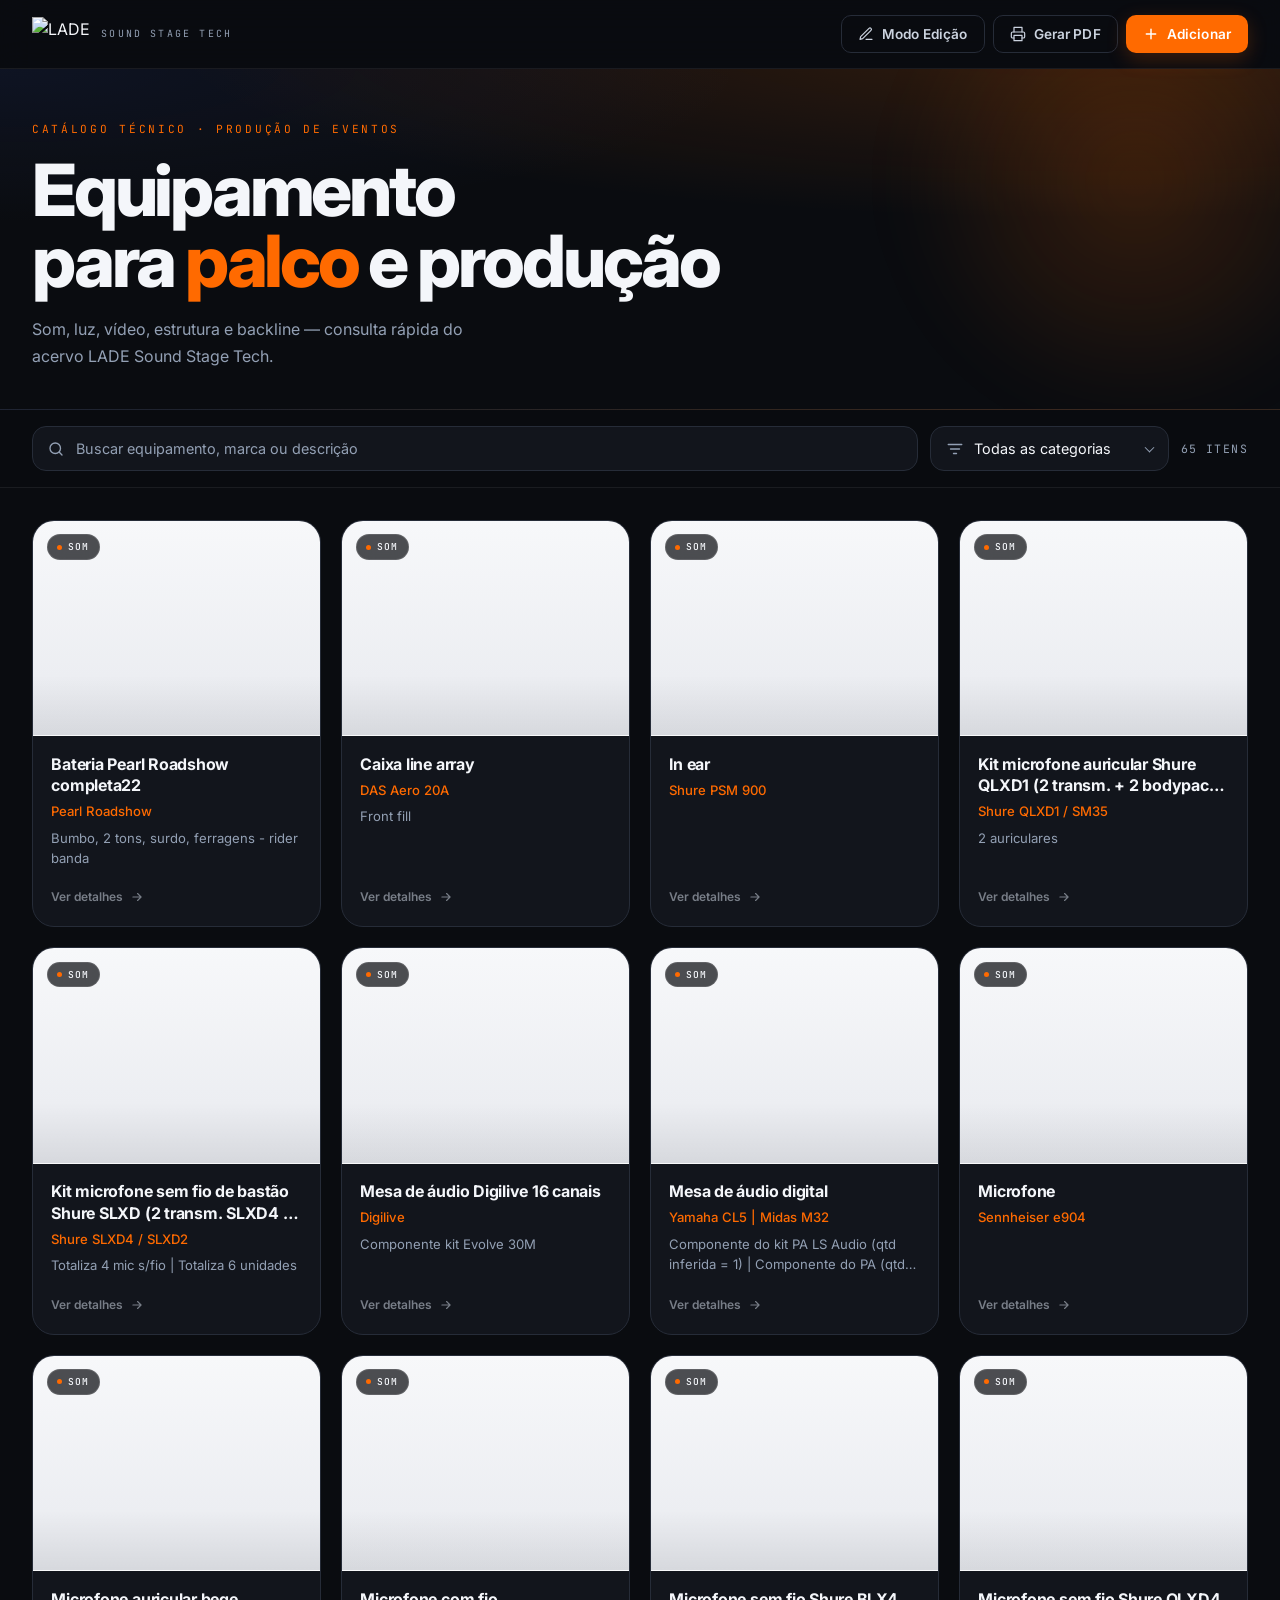
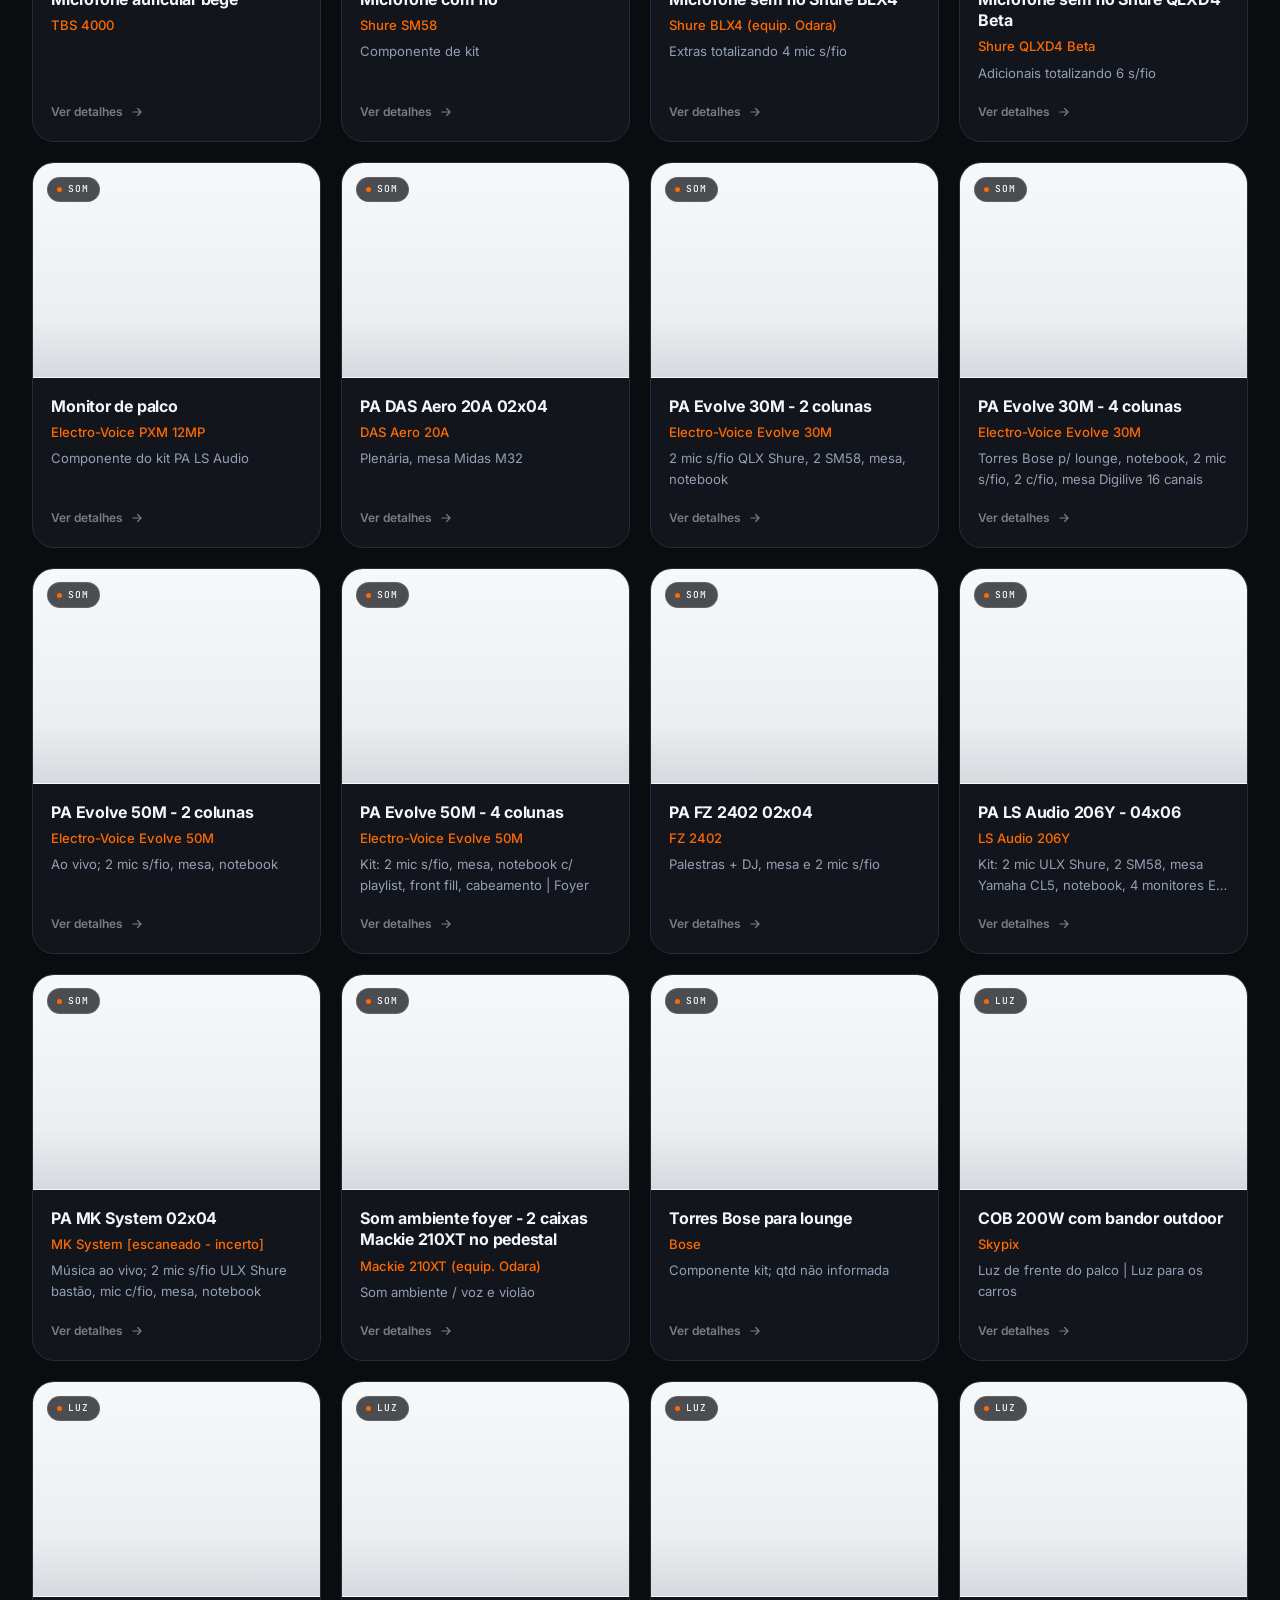
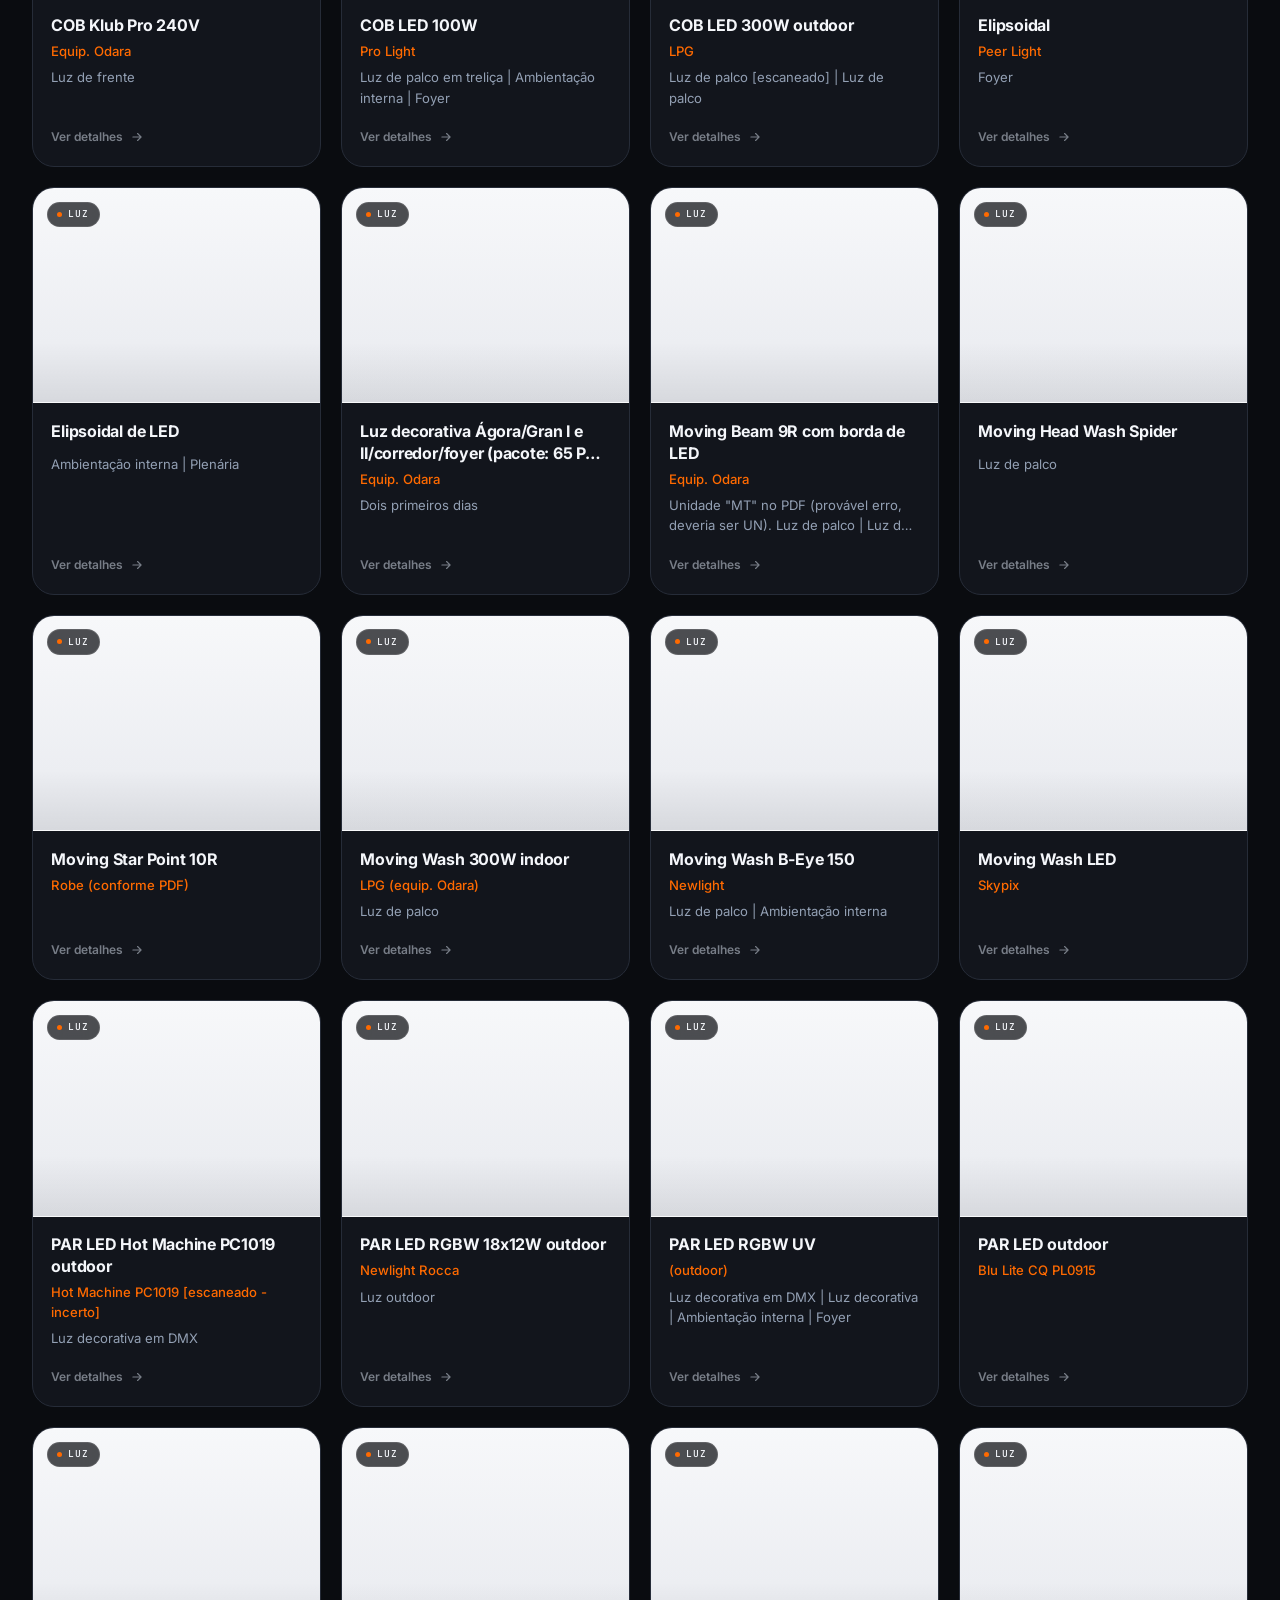
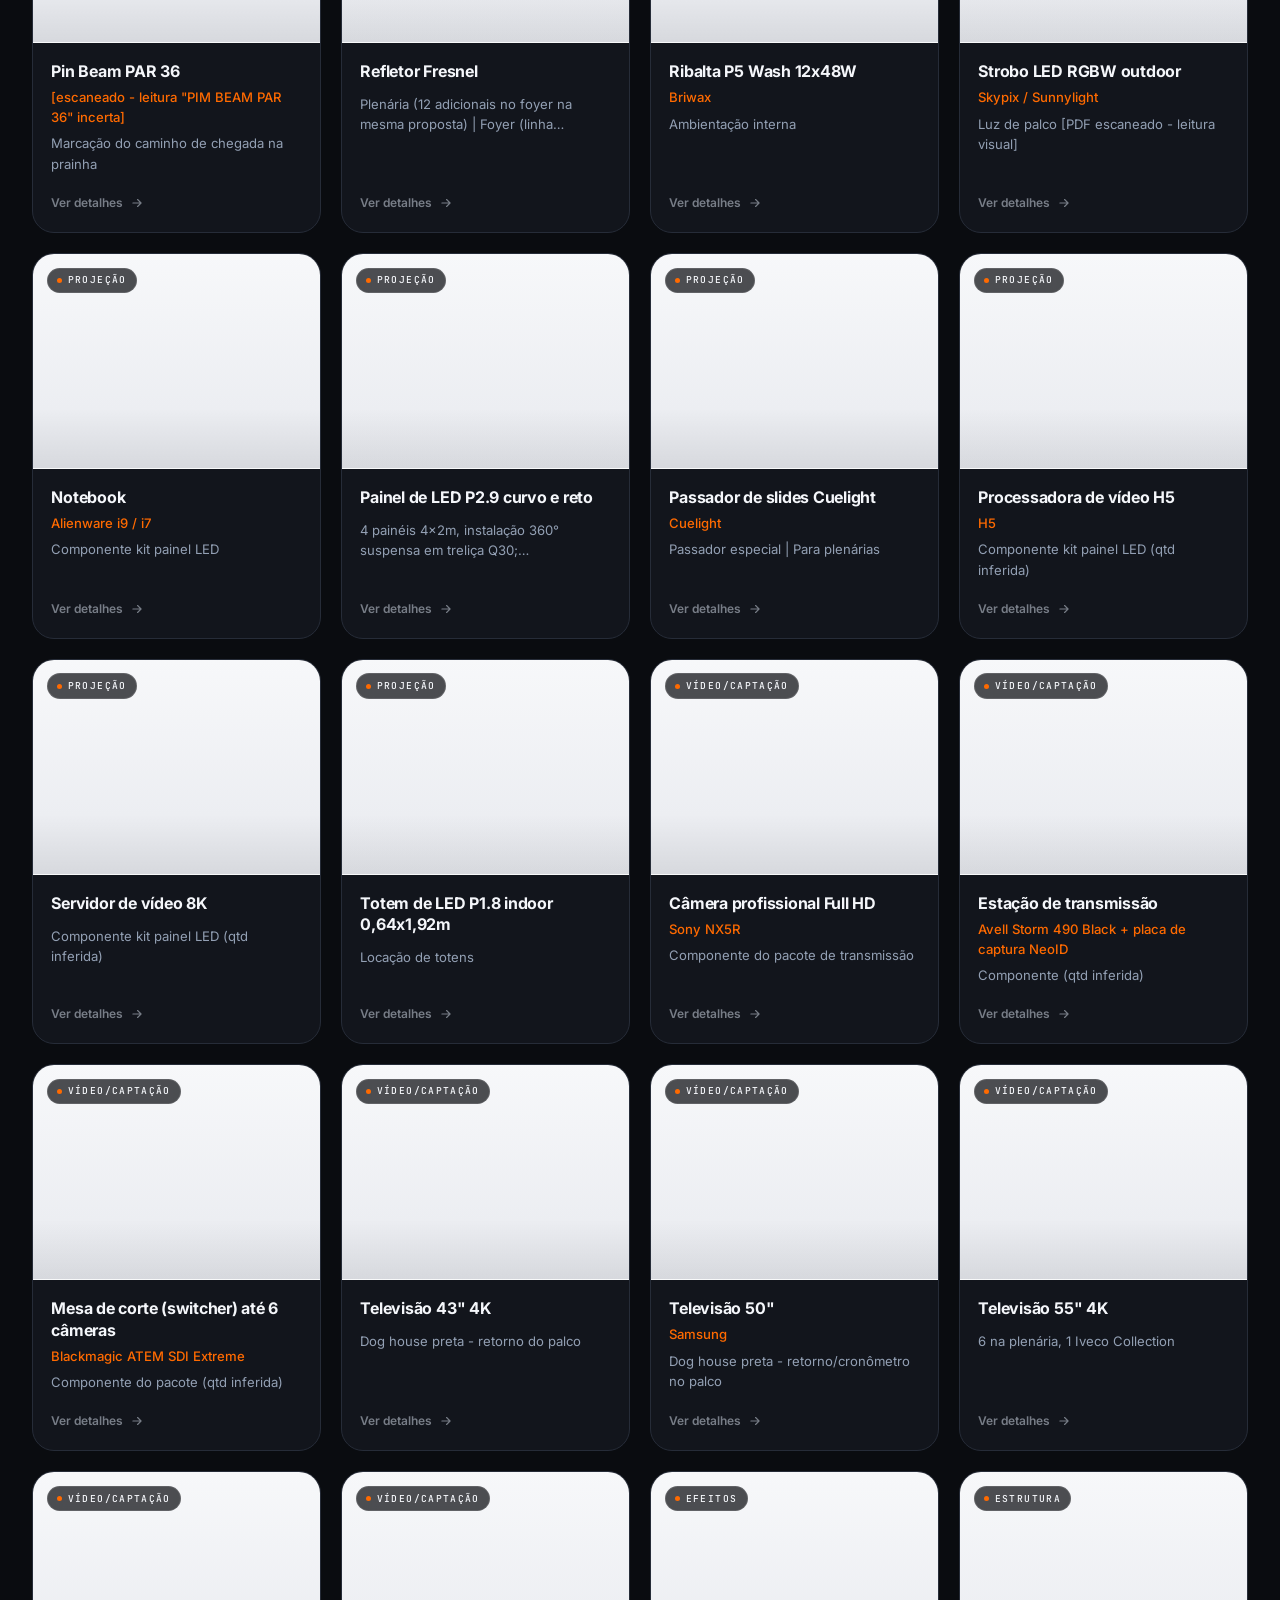
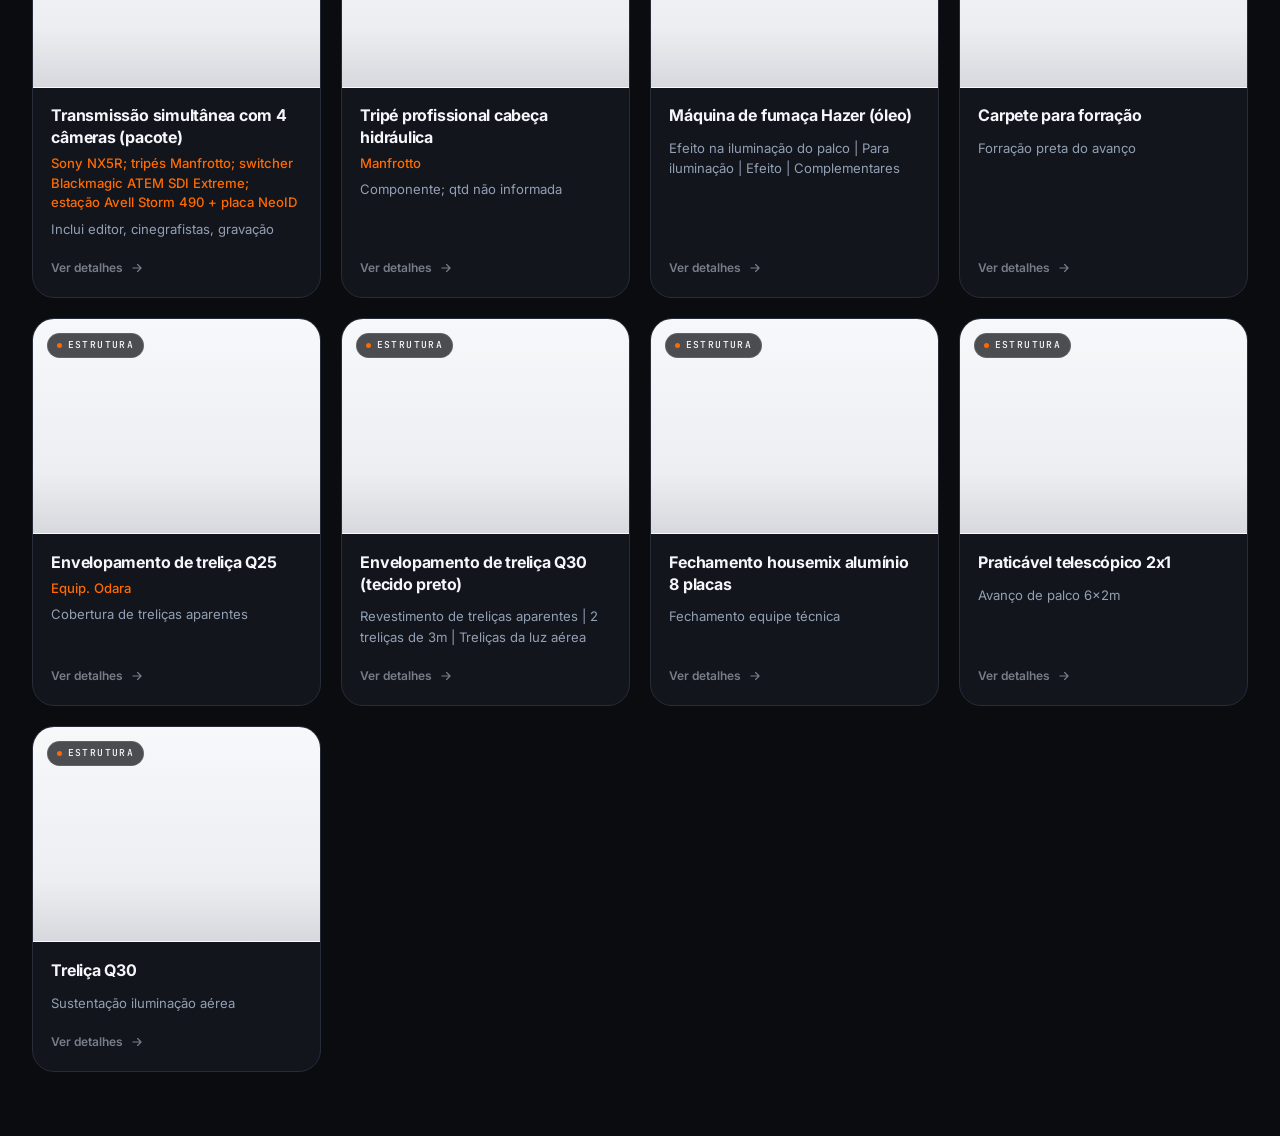
==== index.html @ b00852f8 "Catálogo LADE: layout moderno, busca e salvamento em produção" ====
<!DOCTYPE html>
<html lang="pt-br">
<head>
    <meta charset="UTF-8">
    <meta name="viewport" content="width=device-width, initial-scale=1.0">
    <meta name="theme-color" content="#0A0C10">
    <title>Catálogo de Equipamentos - LADE</title>
    <link rel="preconnect" href="https://fonts.googleapis.com">
    <link rel="preconnect" href="https://fonts.gstatic.com" crossorigin>
    <link href="https://fonts.googleapis.com/css2?family=Inter:wght@400;500;600;700;800&family=JetBrains+Mono:wght@400;500&display=swap" rel="stylesheet">
    <link rel="stylesheet" href="assets/css/style.css">
</head>
<body>
    <header class="site-header">
        <div class="container">
            <div class="header-inner">
                <a class="logo" href="#" aria-label="LADE Sound Stage Tech">
                    <img src="https://ladesom.com.br/wp-content/uploads/2023/09/LADE-SOM-LOGO.png" alt="LADE">
                    <span class="logo-text">
                        <small>Sound Stage Tech</small>
                    </span>
                </a>
                <nav class="header-actions" aria-label="Ações do catálogo">
                    <button id="edit-toggle" class="btn btn-ghost">
                        <svg width="16" height="16" viewBox="0 0 24 24" fill="none" stroke="currentColor" stroke-width="1.8" stroke-linecap="round" stroke-linejoin="round" aria-hidden="true"><path d="M12 20h9"/><path d="M16.5 3.5a2.1 2.1 0 0 1 3 3L7 19l-4 1 1-4Z"/></svg>
                        <span class="btn-label">Modo Edição</span>
                    </button>
                    <button onclick="window.print()" class="btn btn-ghost">
                        <svg width="16" height="16" viewBox="0 0 24 24" fill="none" stroke="currentColor" stroke-width="1.8" stroke-linecap="round" stroke-linejoin="round" aria-hidden="true"><path d="M6 9V2h12v7"/><path d="M6 18H4a2 2 0 0 1-2-2v-5a2 2 0 0 1 2-2h16a2 2 0 0 1 2 2v5a2 2 0 0 1-2 2h-2"/><path d="M6 14h12v8H6z"/></svg>
                        <span class="btn-label">Gerar PDF</span>
                    </button>
                    <button id="add-produto" class="btn btn-primary">
                        <svg width="16" height="16" viewBox="0 0 24 24" fill="none" stroke="currentColor" stroke-width="2.2" stroke-linecap="round" aria-hidden="true"><path d="M12 5v14M5 12h14"/></svg>
                        <span class="btn-label">Adicionar</span>
                    </button>
                </nav>
            </div>
        </div>
    </header>

    <section class="hero">
        <div class="container">
            <p class="hero-kicker">Catálogo técnico · Produção de eventos</p>
            <h1 class="hero-title">Equipamento<br>para <em>palco</em> e produção</h1>
            <p class="hero-sub">Som, luz, vídeo, estrutura e backline — consulta rápida do acervo LADE Sound Stage Tech.</p>
        </div>
        <div class="hero-glow" aria-hidden="true"></div>
    </section>

    <div class="toolbar-wrap">
        <div class="container">
            <div class="toolbar">
                <div class="search-field">
                    <svg width="18" height="18" viewBox="0 0 24 24" fill="none" stroke="currentColor" stroke-width="1.8" stroke-linecap="round" aria-hidden="true"><circle cx="11" cy="11" r="7"/><path d="m20 20-3.2-3.2"/></svg>
                    <input type="text" id="search" placeholder="Buscar equipamento, marca ou descrição" autocomplete="off" aria-label="Buscar equipamento">
                </div>
                <div class="select-field">
                    <svg width="18" height="18" viewBox="0 0 24 24" fill="none" stroke="currentColor" stroke-width="1.8" stroke-linecap="round" stroke-linejoin="round" aria-hidden="true"><path d="M3 6h18M6 12h12M10 18h4"/></svg>
                    <select id="category-filter" aria-label="Filtrar por categoria">
                        <option value="">Todas as categorias</option>
                    </select>
                </div>
                <p class="results-count" id="results-count" aria-live="polite"></p>
            </div>
        </div>
    </div>

    <main class="container">
        <div id="grid-view" class="grid">
            <!-- Products injected here -->
        </div>
        <div id="empty-state" class="empty-state hidden">
            <svg width="36" height="36" viewBox="0 0 24 24" fill="none" stroke="currentColor" stroke-width="1.5" stroke-linecap="round" stroke-linejoin="round" aria-hidden="true"><circle cx="11" cy="11" r="7"/><path d="m20 20-3.2-3.2"/></svg>
            <h2>Nenhum equipamento encontrado</h2>
            <p>Ajuste a busca ou selecione outra categoria.</p>
        </div>
        <div id="print-view" class="print-only">
            <!-- Print pages injected here -->
        </div>
    </main>

    <div id="loading" class="loading">
        <div class="spinner"></div>
        <span>Carregando catálogo...</span>
    </div>

    <!-- Modal Visualização -->
    <div id="product-modal" class="modal hidden">
        <div class="modal-content">
            <button id="close-modal" class="modal-close" aria-label="Fechar">&times;</button>
            <div class="modal-image">
                <img id="modal-img" src="" alt="">
            </div>
            <div class="modal-body">
                <span id="modal-category" class="badge"></span>
                <h2 id="modal-title" class="modal-title"></h2>
                <p id="modal-brand" class="modal-brand"></p>
                <div class="modal-description">
                    <p id="modal-description"></p>
                </div>
                <div class="modal-meta">
                    <div class="meta-item">
                        <span class="meta-label">Unidade</span>
                        <span id="modal-unit" class="meta-value"></span>
                    </div>
                </div>
            </div>
        </div>
    </div>

    <script src="assets/js/app.js"></script>

    <!-- Modal Edição -->
    <div id="edit-modal" class="modal hidden">
        <div class="modal-content">
            <div class="modal-header">
                <h3>Editar Produto</h3>
                <button id="close-edit-modal" class="modal-close" aria-label="Fechar">&times;</button>
            </div>
            <form id="edit-form" class="modal-form">
                <input type="hidden" id="edit-index">
                <div class="form-group">
                    <label for="edit-equipamento">Nome do Equipamento</label>
                    <input type="text" id="edit-equipamento" required>
                </div>
                <div class="form-group">
                    <label for="edit-marca">Marca / Modelo</label>
                    <input type="text" id="edit-marca">
                </div>
                <div class="form-group">
                    <label for="edit-categoria">Categoria</label>
                    <input type="text" id="edit-categoria">
                </div>
                <div class="form-group">
                    <label for="edit-descricao">Descrição</label>
                    <textarea id="edit-descricao" rows="3"></textarea>
                </div>
                <div class="form-group">
                    <label for="edit-unidade">Unidade</label>
                    <input type="text" id="edit-unidade">
                </div>
                <div class="form-group">
                    <label for="edit-url-imagem">URL da Imagem</label>
                    <input type="url" id="edit-url-imagem" placeholder="https://exemplo.com/imagem.jpg">
                </div>
                <div class="form-actions">
                    <button type="button" id="apagar-item" class="btn btn-danger">Apagar Item</button>
                    <button type="button" id="cancel-edit" class="btn btn-outline">Cancelar</button>
                    <button type="submit" class="btn btn-primary">Salvar</button>
                </div>
            </form>
        </div>
    </div>

    <div id="edit-backdrop" class="modal-backdrop hidden"></div>

    <!-- Modal Adicionar -->
    <div id="add-modal" class="modal hidden">
        <div class="modal-content">
            <div class="modal-header">
                <h3>Adicionar Produto</h3>
                <button id="close-add-modal" class="modal-close" aria-label="Fechar">&times;</button>
            </div>
            <form id="add-form" class="modal-form">
                <div class="form-group">
                    <label for="add-equipamento">Nome do Equipamento <span class="required">*</span></label>
                    <input type="text" id="add-equipamento" required>
                </div>
                <div class="form-group">
                    <label for="add-marca">Marca / Modelo</label>
                    <input type="text" id="add-marca">
                </div>
                <div class="form-group">
                    <label for="add-categoria">Categoria</label>
                    <input type="text" id="add-categoria">
                </div>
                <div class="form-group">
                    <label for="add-descricao">Descrição</label>
                    <textarea id="add-descricao" rows="3"></textarea>
                </div>
                <div class="form-group">
                    <label for="add-unidade">Unidade</label>
                    <input type="text" id="add-unidade" value="UN">
                </div>
                <div class="form-group">
                    <label for="add-url-imagem">URL da Imagem</label>
                    <input type="url" id="add-url-imagem" placeholder="https://exemplo.com/imagem.jpg">
                </div>
                <div class="form-actions">
                    <button type="button" id="cancel-add" class="btn btn-outline">Cancelar</button>
                    <button type="submit" class="btn btn-primary">Adicionar</button>
                </div>
            </form>
        </div>
    </div>

    <!-- Modal Confirmação Exclusão -->
    <div id="confirm-delete-modal" class="modal hidden">
        <div class="modal-content">
            <div class="modal-header">
                <h3>Confirmar Exclusão</h3>
                <button id="close-confirm-delete" class="modal-close" aria-label="Fechar">&times;</button>
            </div>
            <div class="modal-body">
                <p>Tem certeza que deseja apagar <strong id="item-nome-delete"></strong>?</p>
                <p class="text-small">Esta ação não pode ser desfeita.</p>
            </div>
            <div class="form-actions">
                <button id="cancel-delete" class="btn btn-outline">Cancelar</button>
                <button id="confirm-delete-btn" class="btn btn-danger">Sim, Apagar</button>
            </div>
        </div>
    </div>

    <div id="toast" class="toast hidden">Salvo com sucesso!</div>
    <button id="download-json" class="download-btn hidden">Baixar JSON Editado</button>
    <input type="file" id="import-json" class="hidden" accept=".json">
    <button id="import-json-btn" class="download-btn hidden">Importar JSON</button>
</body>
</html>
---- assets/css/style.css ----
/* LADE Sound Stage Tech — Catálogo Visual */

:root {
    --bg: #0a0c10;
    --surface: #12151c;
    --surface-2: #171b24;
    --surface-3: #1d222c;
    --border: #262c38;
    --border-soft: rgba(255, 255, 255, 0.07);
    --text: #f4f6fa;
    --text-soft: #cbd3df;
    --muted: #93a0b4;
    --brand: #ff6a00;
    --brand-hover: #ff812b;
    --brand-soft: rgba(255, 106, 0, 0.12);
    --danger: #e5484d;
    --danger-hover: #c73a3f;
    --success: #0f9d76;
    --radius-sm: 10px;
    --radius: 14px;
    --radius-lg: 22px;
    --shadow: 0 1px 2px rgba(0, 0, 0, 0.4), 0 12px 32px rgba(0, 0, 0, 0.35);
    --shadow-lg: 0 24px 60px rgba(0, 0, 0, 0.55);
    --ease: cubic-bezier(0.22, 1, 0.36, 1);
    --font-sans: 'Inter', -apple-system, BlinkMacSystemFont, 'Segoe UI', sans-serif;
    --font-mono: 'JetBrains Mono', ui-monospace, 'Consolas', monospace;
}

*,
*::before,
*::after {
    box-sizing: border-box;
    margin: 0;
    padding: 0;
}

html {
    font-size: 16px;
    scroll-behavior: smooth;
}

body {
    overflow-x: hidden;
    font-family: var(--font-sans);
    background: var(--bg);
    color: var(--text);
    line-height: 1.5;
    -webkit-font-smoothing: antialiased;
    -webkit-print-color-adjust: exact;
    print-color-adjust: exact;
    min-height: 100vh;
}

img {
    display: block;
    max-width: 100%;
}

::selection {
    background: var(--brand);
    color: #fff;
}

:focus-visible {
    outline: 2px solid var(--brand);
    outline-offset: 2px;
}

.container {
    width: 100%;
    max-width: 1320px;
    margin: 0 auto;
    padding: 0 1.25rem;
}

@media (min-width: 768px) {
    .container {
        padding: 0 2rem;
    }
}

/* ============ HEADER ============ */

.site-header {
    position: sticky;
    top: 0;
    z-index: 100;
    background: rgba(10, 12, 16, 0.82);
    backdrop-filter: blur(16px) saturate(140%);
    border-bottom: 1px solid var(--border-soft);
}

.header-inner {
    display: flex;
    align-items: center;
    justify-content: space-between;
    gap: 1rem;
    min-height: 68px;
    padding: 0.75rem 0;
}

.logo {
    display: flex;
    align-items: center;
    gap: 0.7rem;
    text-decoration: none;
    color: var(--text);
    flex-shrink: 0;
}

.logo img {
    height: 34px;
    width: auto;
    object-fit: contain;
}

.logo-text {
    display: flex;
    flex-direction: column;
    line-height: 1.05;
}

.logo-text small {
    font-family: var(--font-mono);
    font-size: 0.62rem;
    letter-spacing: 0.22em;
    text-transform: uppercase;
    color: var(--muted);
}

.header-actions {
    display: flex;
    flex-wrap: wrap;
    gap: 0.5rem;
    align-items: center;
    justify-content: flex-end;
}

@media (max-width: 700px) {
    .logo-text small {
        display: none;
    }

    .btn-label {
        display: none;
    }

    .btn {
        padding: 0.6rem;
    }

    .btn-primary {
        padding: 0.6rem 0.8rem;
    }
}

/* ============ BUTTONS ============ */

.btn {
    display: inline-flex;
    align-items: center;
    justify-content: center;
    gap: 0.5rem;
    padding: 0.6rem 1rem;
    border: 1px solid transparent;
    border-radius: var(--radius-sm);
    font-family: inherit;
    font-size: 0.85rem;
    font-weight: 600;
    letter-spacing: 0.01em;
    cursor: pointer;
    white-space: nowrap;
    text-decoration: none;
    transition: background-color 0.18s var(--ease), border-color 0.18s var(--ease),
        color 0.18s var(--ease), transform 0.12s var(--ease);
}

.btn:active {
    transform: scale(0.98);
}

.btn svg {
    flex-shrink: 0;
}

.btn-primary {
    background: var(--brand);
    color: #fff;
    box-shadow: 0 6px 20px rgba(255, 106, 0, 0.22);
}

.btn-primary:hover {
    background: var(--brand-hover);
}

.btn-ghost {
    background: transparent;
    color: var(--text-soft);
    border-color: var(--border);
}

.btn-ghost:hover {
    background: var(--surface-2);
    color: var(--text);
    border-color: #3a4354;
}

.btn-secondary {
    background: var(--surface-3);
    color: var(--text);
}

.btn-secondary:hover {
    background: #28303d;
}

.btn-outline {
    background: transparent;
    color: var(--text-soft);
    border-color: var(--border);
}

.btn-outline:hover {
    background: var(--surface-2);
    color: var(--text);
}

.btn-danger {
    background: var(--danger);
    color: #fff;
}

.btn-danger:hover {
    background: var(--danger-hover);
}

.btn-active {
    background: var(--danger) !important;
    border-color: var(--danger) !important;
    color: #fff !important;
}

/* ============ HERO ============ */

.hero {
    position: relative;
    overflow: hidden;
    padding: 3.25rem 0 2.5rem;
    border-bottom: 1px solid var(--border-soft);
    background:
        radial-gradient(120% 90% at 85% -10%, rgba(255, 106, 0, 0.16), transparent 60%),
        radial-gradient(90% 70% at 0% 0%, rgba(70, 110, 255, 0.08), transparent 65%);
}

.hero-glow {
    position: absolute;
    right: -8rem;
    top: -10rem;
    width: 34rem;
    height: 34rem;
    border-radius: 50%;
    background: radial-gradient(circle, rgba(255, 106, 0, 0.18), transparent 62%);
    filter: blur(30px);
    pointer-events: none;
}

.hero .container {
    position: relative;
    z-index: 1;
}

.hero-kicker {
    font-family: var(--font-mono);
    font-size: 0.7rem;
    letter-spacing: 0.24em;
    text-transform: uppercase;
    color: var(--brand);
    margin-bottom: 1.1rem;
}

.hero-title {
    font-size: clamp(2rem, 7vw, 4.5rem);
    font-weight: 800;
    line-height: 0.98;
    letter-spacing: -0.045em;
    max-width: 16ch;
    text-wrap: balance;
}

.hero-title em {
    font-style: normal;
    color: var(--brand);
}

.hero-sub {
    margin-top: 1.25rem;
    max-width: 46ch;
    color: var(--muted);
    font-size: 1rem;
    line-height: 1.65;
}

/* ============ TOOLBAR ============ */

.toolbar-wrap {
    position: sticky;
    top: 68px;
    z-index: 90;
    padding: 1rem 0;
    background: rgba(10, 12, 16, 0.92);
    backdrop-filter: blur(12px);
    border-bottom: 1px solid var(--border-soft);
}

.toolbar {
    display: flex;
    flex-wrap: wrap;
    gap: 0.75rem;
    align-items: center;
}

.search-field,
.select-field {
    position: relative;
    display: flex;
    align-items: center;
    background: var(--surface);
    border: 1px solid var(--border);
    border-radius: var(--radius);
    color: var(--muted);
    transition: border-color 0.18s var(--ease), background-color 0.18s var(--ease);
}

.search-field {
    flex: 1 1 260px;
    padding: 0 0.9rem;
}

.select-field {
    flex: 0 1 auto;
    padding: 0 0.9rem;
}

.search-field:focus-within,
.select-field:focus-within {
    border-color: var(--brand);
    background: var(--surface-2);
}

.search-field svg,
.select-field svg {
    flex-shrink: 0;
}

.search-field input,
.select-field select {
    width: 100%;
    padding: 0.8rem 0.65rem;
    border: none;
    background: transparent;
    color: var(--text);
    font-family: inherit;
    font-size: 0.9rem;
    outline: none;
    appearance: none;
}

.search-field input::placeholder {
    color: var(--muted);
}

.select-field select {
    padding-right: 1.6rem;
    cursor: pointer;
    min-width: 190px;
}

.select-field::after {
    content: '';
    position: absolute;
    right: 0.95rem;
    top: 50%;
    width: 7px;
    height: 7px;
    border-right: 1.6px solid var(--muted);
    border-bottom: 1.6px solid var(--muted);
    transform: translateY(-70%) rotate(45deg);
    pointer-events: none;
}

.select-field select option {
    background: var(--surface-2);
    color: var(--text);
}

.results-count {
    margin-left: auto;
    font-family: var(--font-mono);
    font-size: 0.72rem;
    letter-spacing: 0.12em;
    text-transform: uppercase;
    color: var(--muted);
    white-space: nowrap;
}

@media (max-width: 640px) {
    .toolbar-wrap {
        top: 60px;
    }

    .results-count {
        margin-left: 0;
        width: 100%;
    }
}

/* ============ GRID ============ */

main.container {
    padding-bottom: 4rem;
}

.grid {
    display: grid;
    grid-template-columns: repeat(1, minmax(0, 1fr));
    gap: 1.25rem;
    padding: 2rem 0 0;
}

@media (min-width: 600px) {
    .grid {
        grid-template-columns: repeat(2, minmax(0, 1fr));
    }
}

@media (min-width: 1000px) {
    .grid {
        grid-template-columns: repeat(3, minmax(0, 1fr));
    }
}

@media (min-width: 1280px) {
    .grid {
        grid-template-columns: repeat(4, minmax(0, 1fr));
    }
}

/* ============ PRODUCT CARD ============ */

.product-card {
    position: relative;
    display: flex;
    flex-direction: column;
    background: var(--surface);
    border: 1px solid var(--border);
    border-radius: var(--radius-lg);
    overflow: hidden;
    cursor: pointer;
    transition: transform 0.28s var(--ease), border-color 0.28s var(--ease),
        box-shadow 0.28s var(--ease);
}

.product-card:hover {
    transform: translateY(-4px);
    border-color: rgba(255, 106, 0, 0.55);
    box-shadow: var(--shadow-lg);
}

.product-card-image {
    position: relative;
    aspect-ratio: 4 / 3;
    background: linear-gradient(180deg, #f7f8fa, #e8eaef);
    border-bottom: 1px solid var(--border-soft);
    overflow: hidden;
}

.product-card-image::after {
    content: '';
    position: absolute;
    inset: 0;
    background: linear-gradient(180deg, transparent 72%, rgba(10, 12, 16, 0.08));
    pointer-events: none;
}

.product-card-image img {
    width: 100%;
    height: 100%;
    object-fit: contain;
    padding: 1.15rem;
    mix-blend-mode: multiply;
    transition: transform 0.4s var(--ease);
}

.product-card:hover .product-card-image img {
    transform: scale(1.05);
}

.product-card-category {
    position: absolute;
    top: 0.85rem;
    left: 0.85rem;
    z-index: 2;
    display: inline-flex;
    align-items: center;
    gap: 0.35rem;
    padding: 0.28rem 0.6rem;
    border-radius: 999px;
    background: rgba(10, 12, 16, 0.72);
    border: 1px solid rgba(255, 255, 255, 0.12);
    backdrop-filter: blur(8px);
    color: var(--text);
    font-family: var(--font-mono);
    font-size: 0.6rem;
    font-weight: 500;
    letter-spacing: 0.14em;
    text-transform: uppercase;
}

.product-card-category::before {
    content: '';
    width: 5px;
    height: 5px;
    border-radius: 50%;
    background: var(--brand);
}

.product-card-content {
    display: flex;
    flex-direction: column;
    gap: 0.35rem;
    padding: 1.1rem 1.15rem 1.25rem;
    flex: 1;
}

.product-card-title {
    font-size: 1rem;
    font-weight: 700;
    line-height: 1.35;
    letter-spacing: -0.015em;
    color: var(--text);
    display: -webkit-box;
    -webkit-line-clamp: 2;
    -webkit-box-orient: vertical;
    overflow: hidden;
}

.product-card-brand {
    font-size: 0.82rem;
    font-weight: 500;
    color: var(--brand);
}

.product-card-description {
    font-size: 0.82rem;
    color: var(--muted);
    line-height: 1.55;
    display: -webkit-box;
    -webkit-line-clamp: 2;
    -webkit-box-orient: vertical;
    overflow: hidden;
}

.product-card-cta {
    display: inline-flex;
    align-items: center;
    gap: 0.4rem;
    margin-top: auto;
    padding-top: 0.9rem;
    font-size: 0.75rem;
    font-weight: 600;
    color: var(--text-soft);
    opacity: 0.55;
    transition: opacity 0.2s var(--ease), color 0.2s var(--ease);
}

.product-card-cta svg {
    transition: transform 0.2s var(--ease);
}

.product-card:hover .product-card-cta {
    opacity: 1;
    color: var(--brand);
}

.product-card:hover .product-card-cta svg {
    transform: translateX(3px);
}

.edit-badge {
    position: absolute;
    top: 0.85rem;
    right: 0.85rem;
    display: inline-flex;
    align-items: center;
    justify-content: center;
    width: 38px;
    height: 38px;
    border: none;
    border-radius: 50%;
    background: var(--brand);
    color: #fff;
    cursor: pointer;
    z-index: 5;
    opacity: 0;
    transform: scale(0.9);
    transition: opacity 0.2s var(--ease), transform 0.2s var(--ease),
        background-color 0.2s var(--ease);
}

.edit-badge svg {
    width: 18px;
    height: 18px;
}

.edit-badge:hover {
    background: var(--brand-hover);
}

.edit-mode .edit-badge {
    opacity: 1;
    transform: scale(1);
}

.edit-mode .product-card {
    border-color: rgba(255, 106, 0, 0.45);
    border-style: dashed;
}

.edit-mode .product-card:hover {
    border-style: solid;
}

/* ============ EMPTY STATE ============ */

.empty-state {
    display: flex;
    flex-direction: column;
    align-items: center;
    gap: 0.5rem;
    padding: 5rem 1rem;
    text-align: center;
    color: var(--muted);
}

.empty-state svg {
    color: var(--border);
    margin-bottom: 0.5rem;
}

.empty-state h2 {
    font-size: 1.1rem;
    color: var(--text);
}

.empty-state p {
    font-size: 0.9rem;
}

/* ============ LOADING ============ */

.loading {
    display: none;
    flex-direction: column;
    align-items: center;
    justify-content: center;
    gap: 1rem;
    padding: 6rem 1rem;
    color: var(--muted);
    font-family: var(--font-mono);
    font-size: 0.75rem;
    letter-spacing: 0.14em;
    text-transform: uppercase;
}

.loading.visible {
    display: flex;
}

.spinner {
    width: 38px;
    height: 38px;
    border: 3px solid var(--border);
    border-top-color: var(--brand);
    border-radius: 50%;
    animation: spin 0.9s linear infinite;
}

@keyframes spin {
    to {
        transform: rotate(360deg);
    }
}

/* ============ MODALS ============ */

.modal {
    display: none;
    position: fixed;
    inset: 0;
    z-index: 200;
    align-items: center;
    justify-content: center;
    padding: 1rem;
    background: rgba(5, 7, 10, 0.78);
    backdrop-filter: blur(10px);
    overflow-y: auto;
}

.modal.visible {
    display: flex;
}

.modal-backdrop {
    display: none;
    position: fixed;
    inset: 0;
    z-index: 190;
    background: rgba(5, 7, 10, 0.7);
}

.modal-backdrop.visible {
    display: block;
}

.modal-content {
    position: relative;
    width: 100%;
    max-width: 520px;
    max-height: 90vh;
    overflow-y: auto;
    background: var(--surface);
    border: 1px solid var(--border);
    border-radius: var(--radius-lg);
    box-shadow: var(--shadow-lg);
}

.modal-close {
    position: absolute;
    top: 0.85rem;
    right: 0.85rem;
    z-index: 10;
    display: flex;
    align-items: center;
    justify-content: center;
    width: 38px;
    height: 38px;
    border: 1px solid var(--border);
    border-radius: 50%;
    background: rgba(10, 12, 16, 0.75);
    backdrop-filter: blur(6px);
    color: var(--text);
    font-size: 1.4rem;
    line-height: 1;
    cursor: pointer;
    transition: background-color 0.2s var(--ease), border-color 0.2s var(--ease);
}

.modal-close:hover {
    background: var(--brand);
    border-color: var(--brand);
}

.modal-header {
    display: flex;
    align-items: center;
    justify-content: space-between;
    gap: 1rem;
    padding: 1.25rem 1.5rem;
    border-bottom: 1px solid var(--border);
}

.modal-header h3 {
    font-size: 1.1rem;
    font-weight: 700;
    letter-spacing: -0.02em;
}

.modal-form {
    display: flex;
    flex-direction: column;
    gap: 1rem;
    padding: 1.5rem;
}

.form-group {
    display: flex;
    flex-direction: column;
    gap: 0.4rem;
}

.form-group label {
    font-family: var(--font-mono);
    font-size: 0.64rem;
    font-weight: 500;
    letter-spacing: 0.14em;
    text-transform: uppercase;
    color: var(--muted);
}

.form-group input,
.form-group textarea,
.form-group select {
    width: 100%;
    padding: 0.68rem 0.85rem;
    border: 1px solid var(--border);
    border-radius: var(--radius-sm);
    background: var(--surface-2);
    color: var(--text);
    font-family: inherit;
    font-size: 0.92rem;
    outline: none;
    transition: border-color 0.18s var(--ease), background-color 0.18s var(--ease);
}

.form-group input::placeholder,
.form-group textarea::placeholder {
    color: #6b7789;
}

.form-group input:focus,
.form-group textarea:focus,
.form-group select:focus {
    border-color: var(--brand);
    background: var(--surface-3);
}

.form-group textarea {
    resize: vertical;
    min-height: 84px;
}

.required {
    color: var(--brand);
}

.form-actions {
    display: flex;
    gap: 0.6rem;
    margin-top: 0.5rem;
}

.form-actions .btn {
    flex: 1;
}

/* Product view modal */
#product-modal .modal-content {
    max-width: 860px;
    max-height: 88vh;
}

#product-modal .modal-image {
    background: linear-gradient(180deg, #f7f8fa, #e8eaef);
    display: flex;
    align-items: center;
    justify-content: center;
    min-height: 260px;
    padding: 1.75rem;
}

#product-modal .modal-image img {
    max-width: 100%;
    max-height: 46vh;
    object-fit: contain;
    mix-blend-mode: multiply;
}

.modal-body {
    padding: 1.75rem;
}

#product-modal .modal-body {
    padding-top: 2.5rem;
}

.badge {
    display: inline-block;
    margin-bottom: 0.9rem;
    padding: 0.28rem 0.65rem;
    border: 1px solid rgba(255, 106, 0, 0.35);
    border-radius: 999px;
    background: var(--brand-soft);
    color: var(--brand);
    font-family: var(--font-mono);
    font-size: 0.62rem;
    font-weight: 500;
    letter-spacing: 0.14em;
    text-transform: uppercase;
}

.modal-title {
    font-size: clamp(1.5rem, 3vw, 2rem);
    font-weight: 800;
    line-height: 1.15;
    letter-spacing: -0.035em;
    margin-bottom: 0.4rem;
}

.modal-brand {
    font-size: 0.95rem;
    font-weight: 500;
    color: var(--brand);
    margin-bottom: 1.35rem;
}

.modal-description {
    margin-bottom: 1.5rem;
}

.modal-description p {
    font-size: 0.95rem;
    color: var(--text-soft);
    line-height: 1.7;
    white-space: pre-line;
}

.modal-meta {
    display: flex;
    gap: 0.75rem;
    flex-wrap: wrap;
    padding-top: 1.15rem;
    border-top: 1px solid var(--border);
}

.meta-item {
    display: flex;
    flex-direction: column;
    gap: 0.15rem;
    padding: 0.6rem 1rem;
    border: 1px solid var(--border);
    border-radius: var(--radius-sm);
    background: var(--surface-2);
    min-width: 100px;
}

.meta-label {
    font-family: var(--font-mono);
    font-size: 0.6rem;
    letter-spacing: 0.14em;
    text-transform: uppercase;
    color: var(--muted);
}

.meta-value {
    font-size: 0.95rem;
    font-weight: 600;
    color: var(--text);
}

@media (min-width: 768px) {
    #product-modal .modal-content {
        display: grid;
        grid-template-columns: 1.05fr 1fr;
    }

    #product-modal .modal-image {
        min-height: 100%;
        height: 100%;
        border-right: 1px solid var(--border);
    }

    #product-modal .modal-image img {
        max-height: 60vh;
    }

    .modal-body {
        padding: 2rem;
    }
}

/* ============ TOAST / DOWNLOADS ============ */

.toast {
    position: fixed;
    bottom: 1.5rem;
    left: 1.5rem;
    z-index: 300;
    padding: 0.8rem 1.4rem;
    border: 1px solid rgba(255, 106, 0, 0.5);
    border-radius: var(--radius-sm);
    background: var(--surface-2);
    color: var(--text);
    font-size: 0.85rem;
    font-weight: 600;
    box-shadow: var(--shadow-lg);
}

.toast.hidden {
    display: none;
}

.download-btn {
    position: fixed;
    bottom: 1.5rem;
    right: 1.5rem;
    z-index: 300;
    padding: 0.8rem 1.4rem;
    border: none;
    border-radius: var(--radius-sm);
    background: var(--brand);
    color: #fff;
    font-family: inherit;
    font-size: 0.85rem;
    font-weight: 600;
    cursor: pointer;
    box-shadow: var(--shadow-lg);
    transition: background-color 0.2s var(--ease);
}

.download-btn:hover {
    background: var(--brand-hover);
}

#download-json {
    right: 1.5rem;
}

#import-json-btn {
    right: 14rem;
    background: var(--success);
}

#import-json-btn:hover {
    background: #0c7d5e;
}

.download-btn.hidden {
    display: none;
}

.text-small {
    font-size: 0.8rem;
    color: var(--muted);
    margin-top: 0.35rem;
}

/* ============ UTILITY ============ */

.hidden {
    display: none !important;
}

.print-only {
    display: none;
}

/* ============ PRINT ============ */

@media print {
    @page {
        margin: 16mm;
    }

    html,
    body {
        background: #fff;
        color: #111;
    }

    .site-header,
    .hero,
    .toolbar-wrap,
    .modal,
    .modal-backdrop,
    .loading,
    .toast,
    .download-btn,
    .no-print,
    #grid-view,
    #empty-state {
        display: none !important;
    }

    .print-only {
        display: block;
    }

    main.container {
        max-width: none;
        width: 100%;
        padding: 0;
    }

    .product-page {
        break-inside: avoid;
        page-break-inside: avoid;
        margin-bottom: 1rem;
        padding: 1.35rem;
        border: 1px solid #d8dbe2;
        border-radius: 10px;
        background: #fff;
    }

    .print-header {
        margin-bottom: 1.25rem;
        padding-bottom: 0.85rem;
        border-bottom: 2px solid #111;
        text-align: left;
    }

    .print-title {
        margin-bottom: 0.35rem;
        font-size: 1.6rem;
        font-weight: 800;
        letter-spacing: -0.02em;
    }

    .print-brand {
        font-size: 0.95rem;
        font-weight: 500;
        color: #b34a00;
    }

    .print-image {
        margin-bottom: 1.15rem;
        text-align: center;
    }

    .print-image img {
        max-width: 100%;
        max-height: 190px;
        object-fit: contain;
    }

    .print-description {
        margin-bottom: 1.15rem;
        font-size: 0.92rem;
        line-height: 1.6;
        color: #333;
        white-space: pre-line;
    }

    .print-meta {
        display: flex;
        justify-content: space-between;
        gap: 1rem;
        padding-top: 0.85rem;
        border-top: 1px solid #e2e5ea;
        font-size: 0.8rem;
        color: #444;
    }

    .print-footer {
        margin-top: 0.85rem;
        padding-top: 0.65rem;
        border-top: 1px solid #e2e5ea;
        font-family: var(--font-mono);
        font-size: 0.65rem;
        letter-spacing: 0.1em;
        text-transform: uppercase;
        color: #888;
        text-align: center;
    }
}

/* ============ REDUCED MOTION ============ */

@media (prefers-reduced-motion: reduce) {
    html {
        scroll-behavior: auto;
    }

    *,
    *::before,
    *::after {
        animation-duration: 0.01ms !important;
        animation-iteration-count: 1 !important;
        transition-duration: 0.01ms !important;
    }

    .product-card:hover {
        transform: none;
    }
}
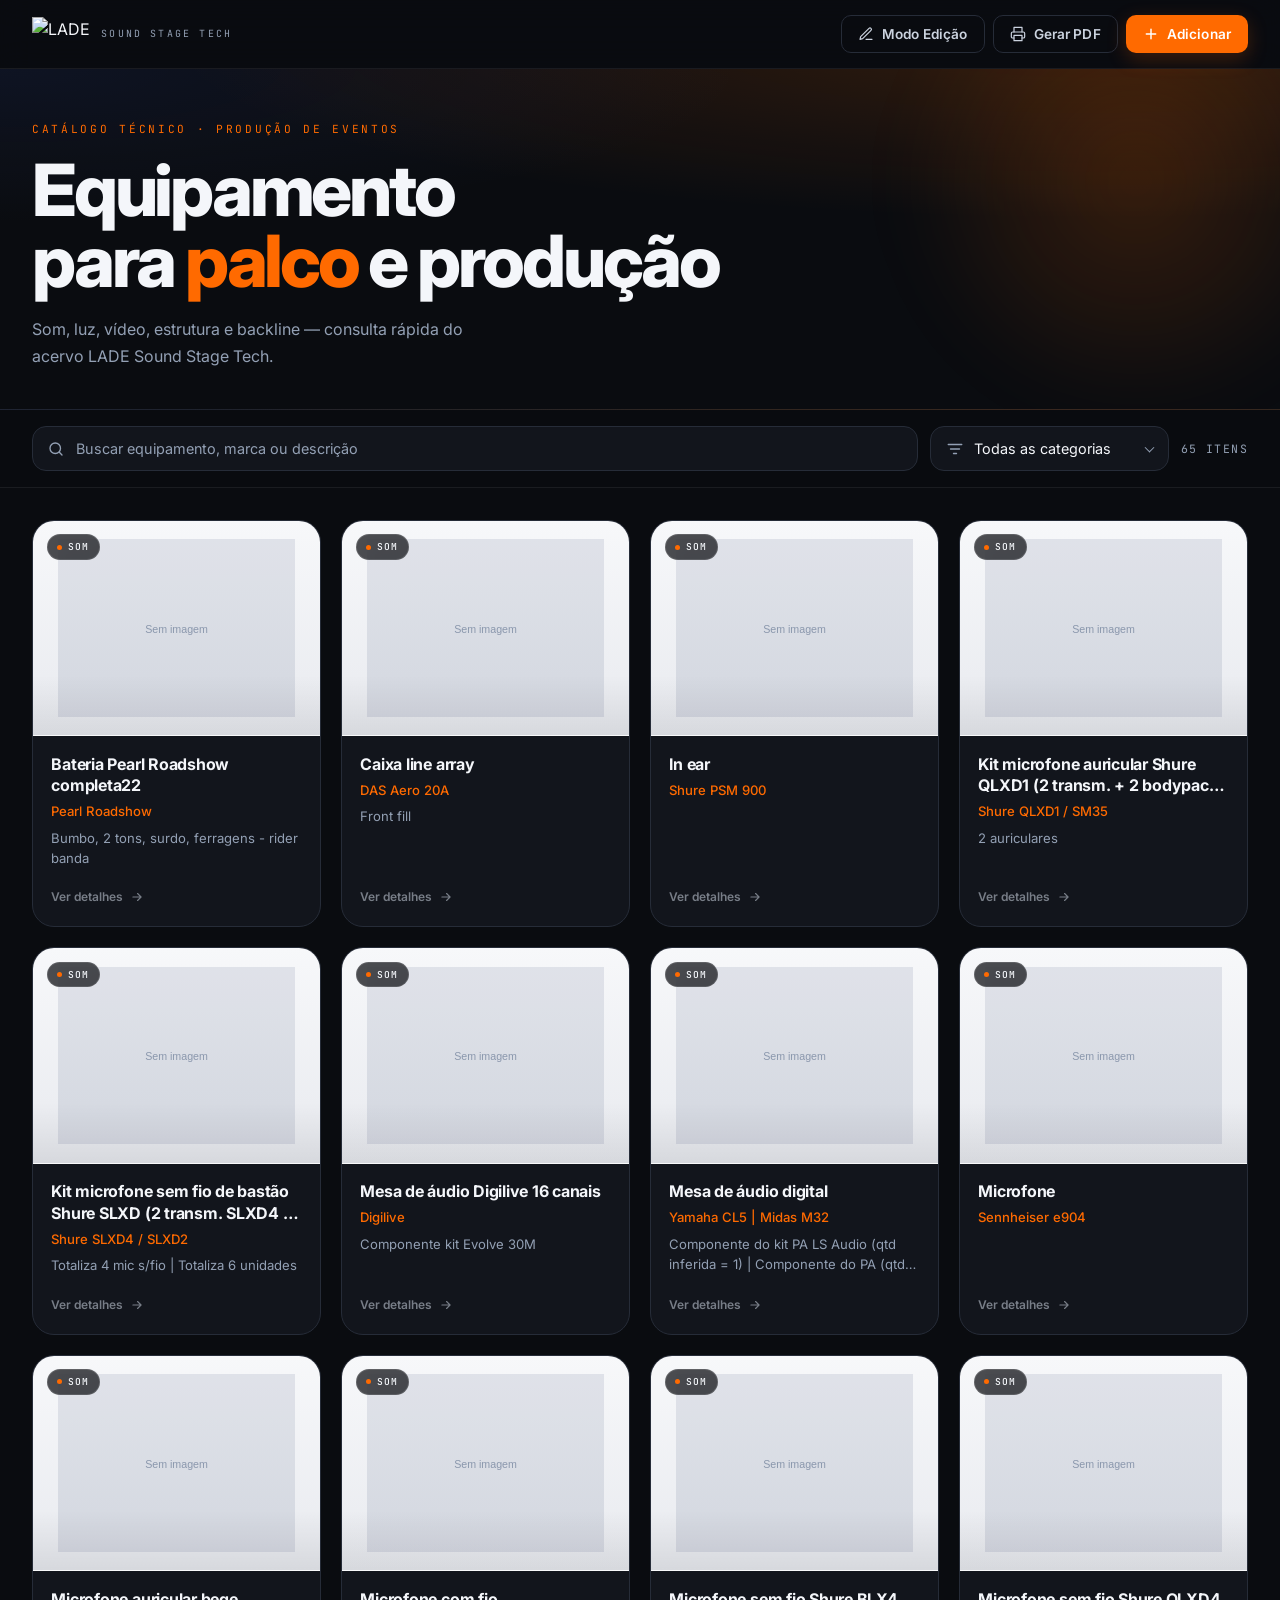
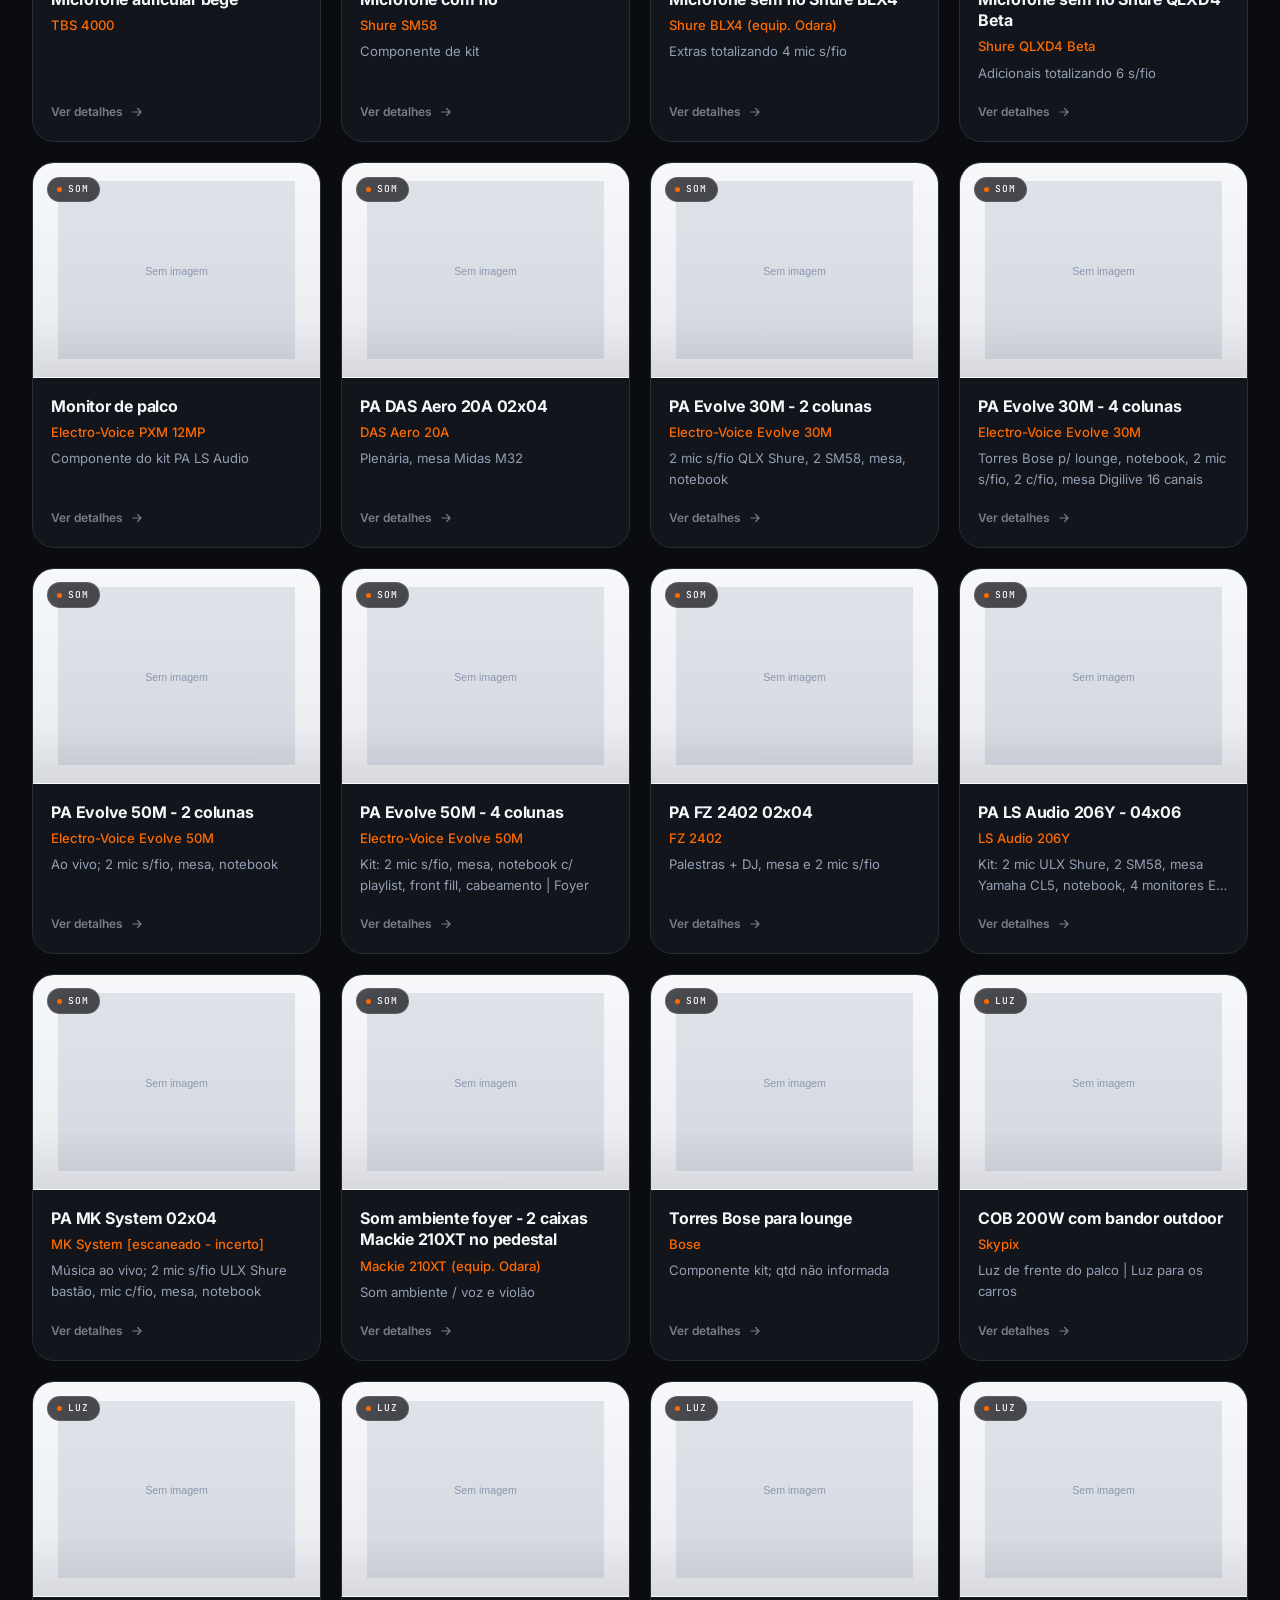
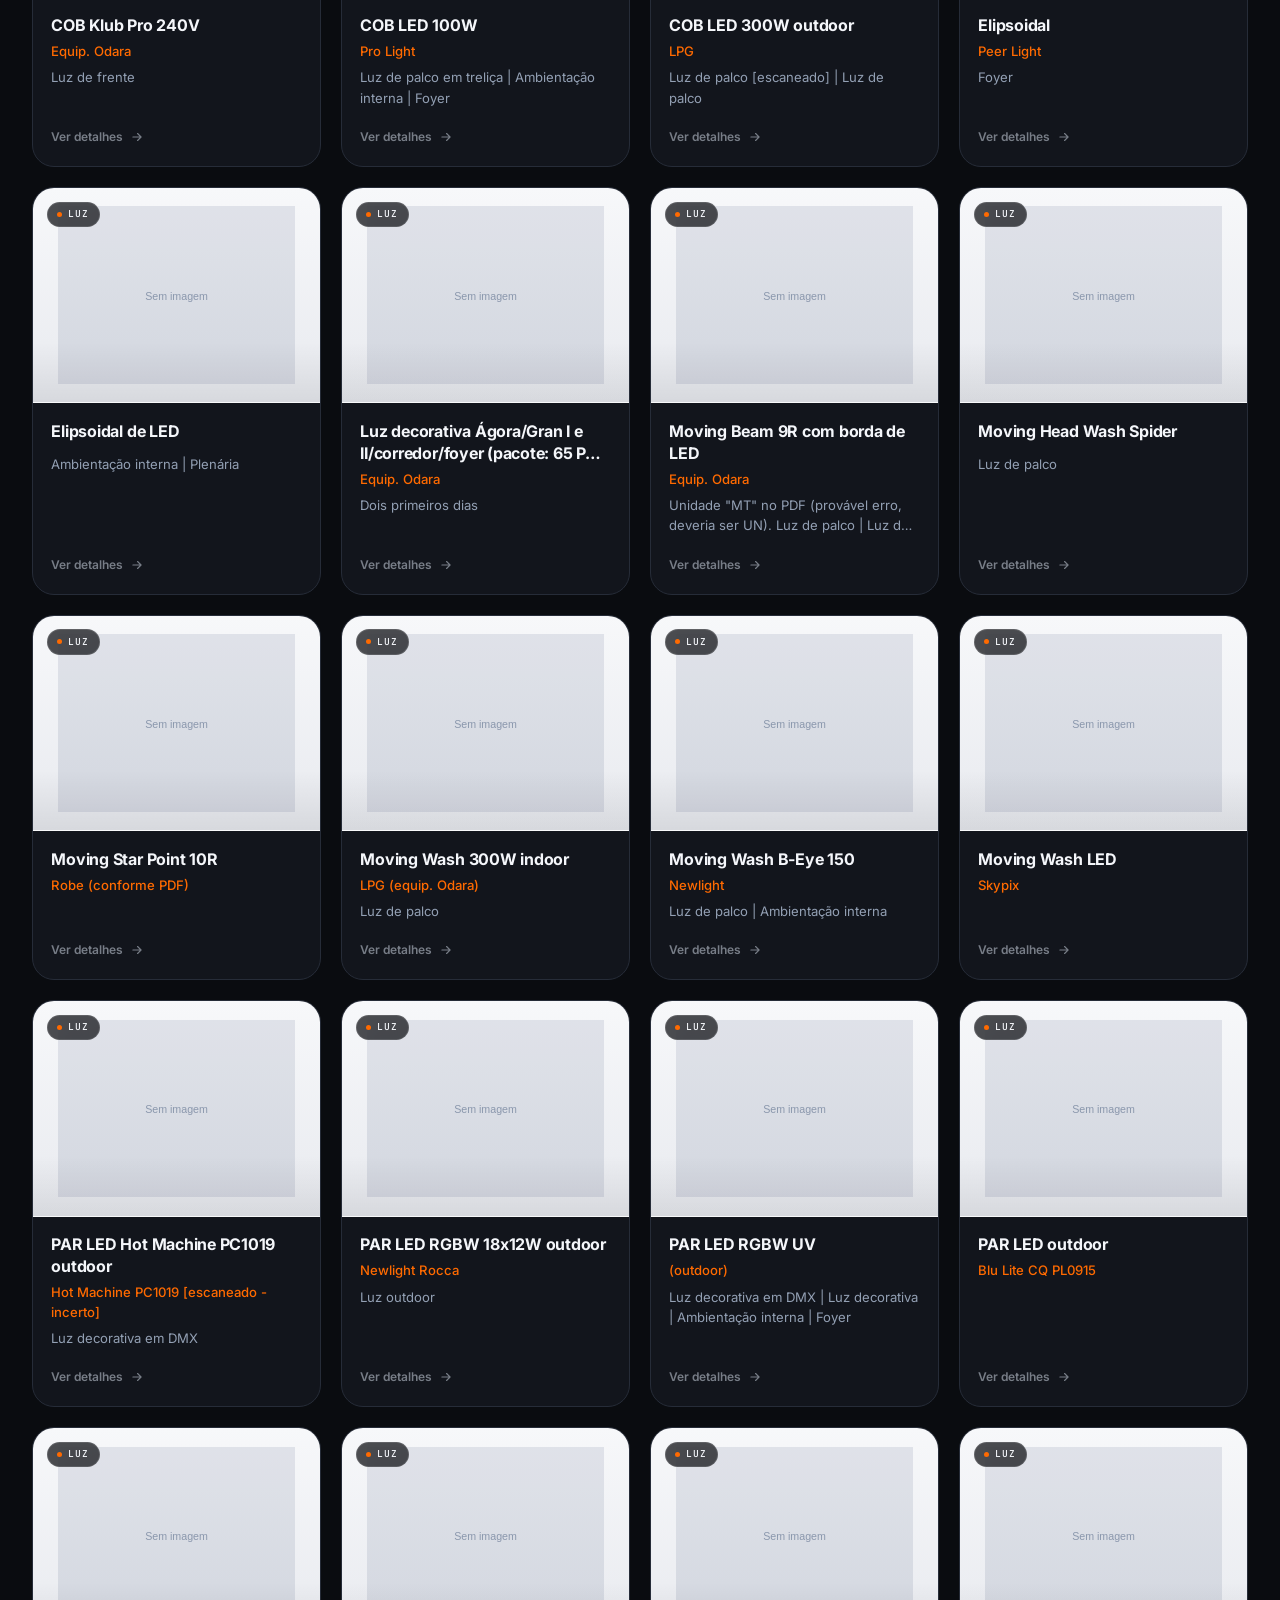
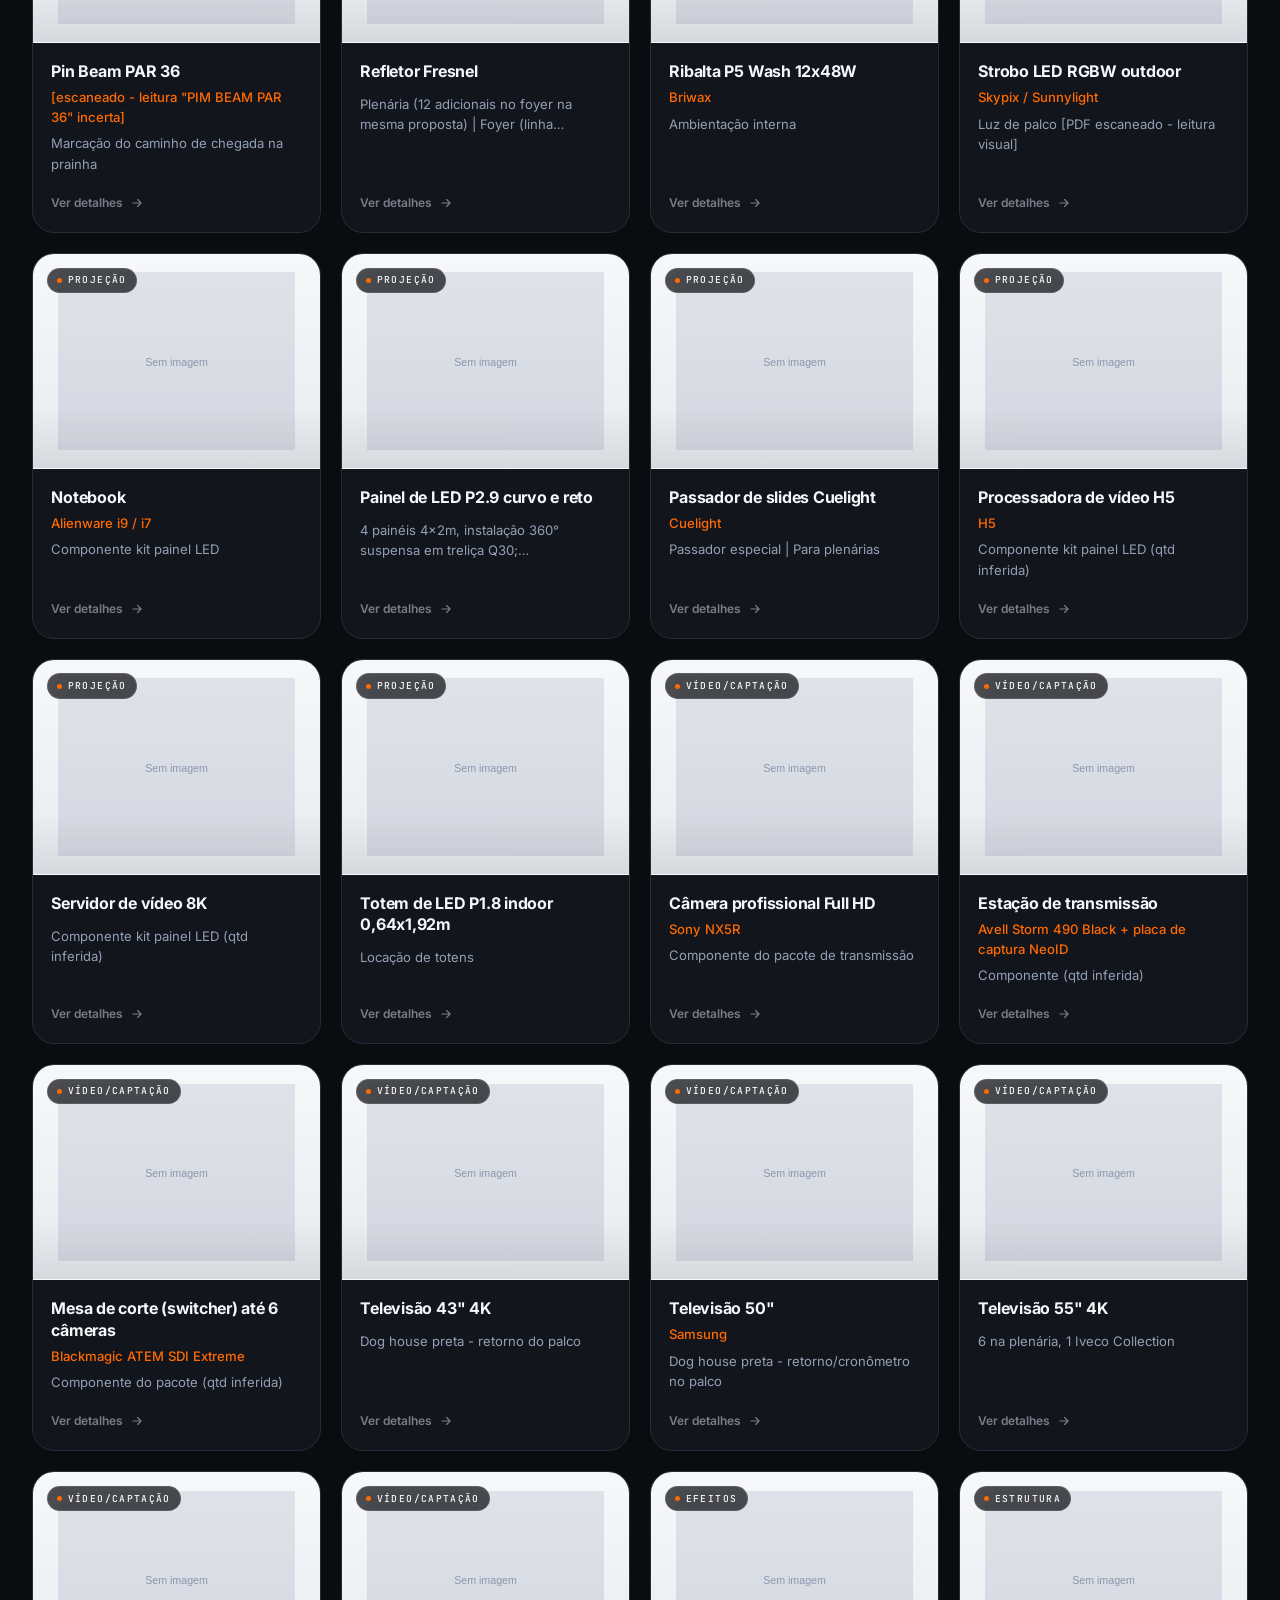
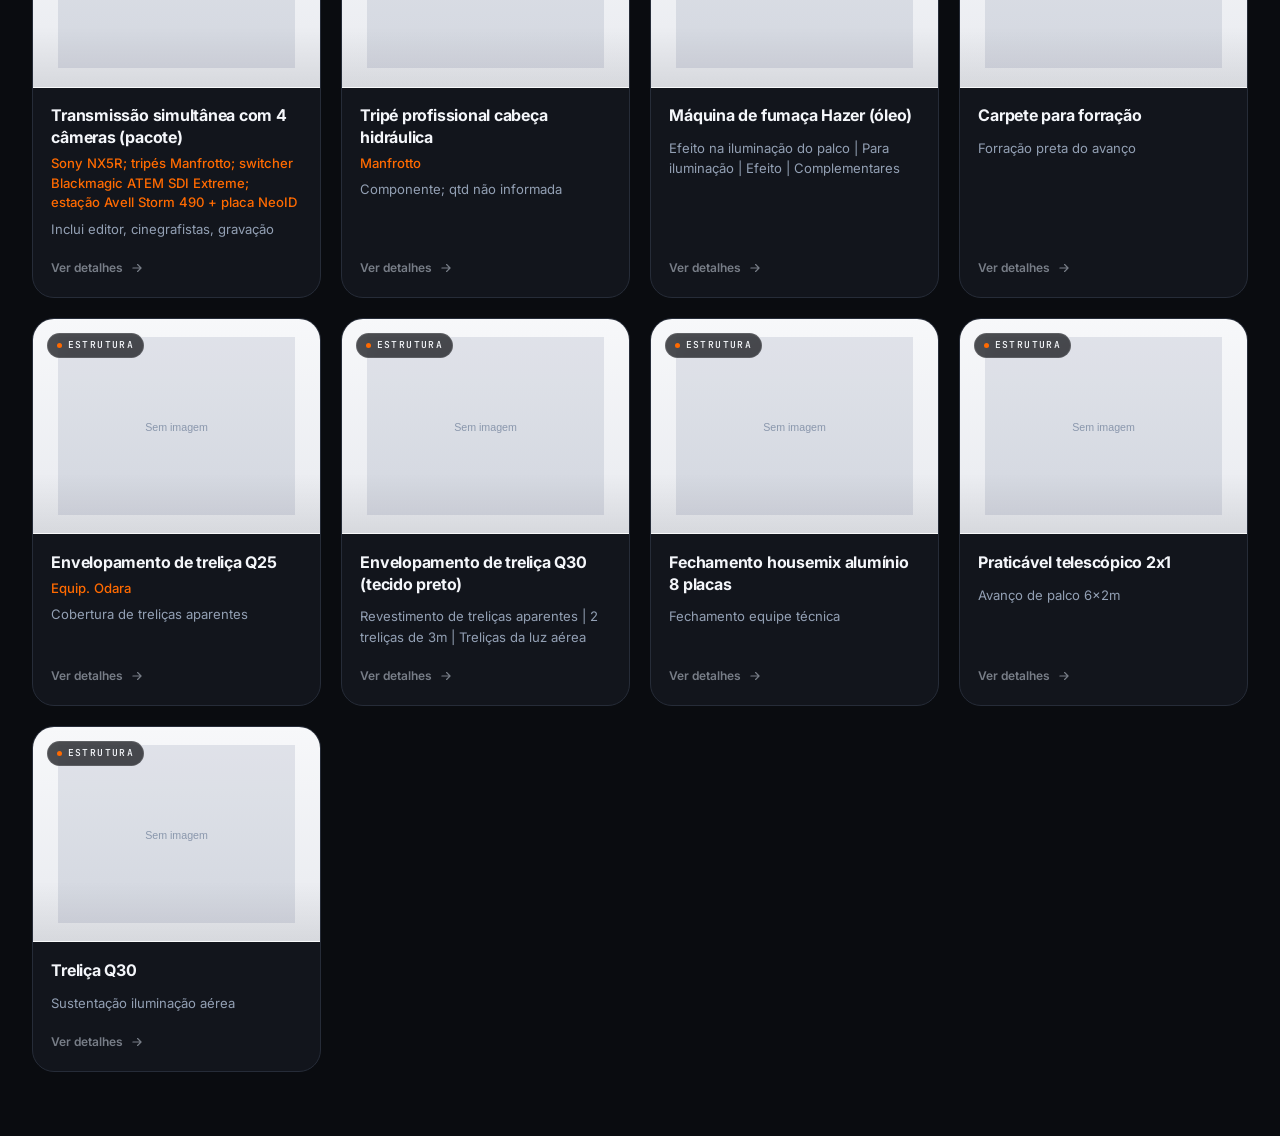
==== commit c04c13ca: "Galeria por equipamento: até 10 fotos, miniaturas, setas/teclado, lightbox, upload com compressão, r" ====
--- a/index.html
+++ b/index.html
@@ -88,8 +88,14 @@
     <div id="product-modal" class="modal hidden">
         <div class="modal-content">
             <button id="close-modal" class="modal-close" aria-label="Fechar">&times;</button>
-            <div class="modal-image">
-                <img id="modal-img" src="" alt="">
+            <div class="modal-image gallery">
+                <div class="gallery-main">
+                    <button type="button" id="gallery-prev" class="gallery-nav gallery-prev" aria-label="Foto anterior">&#8249;</button>
+                    <img id="modal-img" src="" alt="" title="Clique para ampliar">
+                    <button type="button" id="gallery-next" class="gallery-nav gallery-next" aria-label="Próxima foto">&#8250;</button>
+                    <span id="gallery-counter" class="gallery-counter"></span>
+                </div>
+                <div id="gallery-thumbs" class="gallery-thumbs" role="tablist" aria-label="Miniaturas"></div>
             </div>
             <div class="modal-body">
                 <span id="modal-category" class="badge"></span>
@@ -108,7 +114,6 @@
         </div>
     </div>
 
-    <script src="assets/js/app.js"></script>
 
     <!-- Modal Edição -->
     <div id="edit-modal" class="modal hidden">
@@ -140,8 +145,23 @@
                     <input type="text" id="edit-unidade">
                 </div>
                 <div class="form-group">
-                    <label for="edit-url-imagem">URL da Imagem</label>
-                    <input type="url" id="edit-url-imagem" placeholder="https://exemplo.com/imagem.jpg">
+                    <label>Fotos <span id="edit-fotos-contador" class="text-small"></span></label>
+                    <div id="edit-galeria" class="edit-galeria"></div>
+                    <p id="edit-fotos-aviso" class="text-small fotos-aviso hidden"></p>
+                    <div class="edit-galeria-acoes">
+                        <label class="btn btn-outline btn-upload">
+                            Enviar fotos
+                            <input type="file" id="edit-fotos" accept="image/jpeg,image/png,image/webp" multiple hidden>
+                        </label>
+                        <span class="text-small">JPG, PNG ou WEBP · até 10 por item · redimensionadas para 1600px</span>
+                    </div>
+                </div>
+                <div class="form-group">
+                    <label for="edit-url-imagem">Adicionar foto por URL externa</label>
+                    <div class="input-com-botao">
+                        <input type="url" id="edit-url-imagem" placeholder="https://exemplo.com/imagem.jpg">
+                        <button type="button" id="edit-add-url" class="btn btn-outline">Adicionar</button>
+                    </div>
                 </div>
                 <div class="form-actions">
                     <button type="button" id="apagar-item" class="btn btn-danger">Apagar Item</button>
@@ -212,9 +232,28 @@
         </div>
     </div>
 
+    <!-- Lightbox -->
+    <div id="lightbox" class="lightbox hidden" role="dialog" aria-modal="true" aria-label="Foto ampliada">
+        <button type="button" id="lightbox-close" class="modal-close" aria-label="Fechar">&times;</button>
+        <button type="button" id="lightbox-prev" class="gallery-nav gallery-prev" aria-label="Foto anterior">&#8249;</button>
+        <img id="lightbox-img" src="" alt="">
+        <button type="button" id="lightbox-next" class="gallery-nav gallery-next" aria-label="Próxima foto">&#8250;</button>
+        <span id="lightbox-counter" class="gallery-counter"></span>
+    </div>
+
+    <div id="pages-aviso" class="pages-aviso hidden" role="status">
+        <strong>GitHub Pages é somente leitura.</strong>
+        Alterações e fotos novas ficam só neste navegador. Use <em>Baixar pacote</em> e faça commit do
+        <code>catalogo.json</code> e da pasta <code>produtos/imagens/</code> no repositório.
+        <span id="pages-pendentes"></span>
+        <button type="button" id="descartar-locais" class="btn btn-outline btn-sm">Descartar alterações locais</button>
+    </div>
+
     <div id="toast" class="toast hidden">Salvo com sucesso!</div>
+    <button id="download-pacote" class="download-btn download-pacote hidden">Baixar pacote (ZIP)</button>
     <button id="download-json" class="download-btn hidden">Baixar JSON Editado</button>
     <input type="file" id="import-json" class="hidden" accept=".json">
     <button id="import-json-btn" class="download-btn hidden">Importar JSON</button>
+    <script src="assets/js/app.js"></script>
 </body>
 </html>
--- a/assets/css/style.css
+++ b/assets/css/style.css
@@ -1172,3 +1172,197 @@
         transform: none;
     }
 }
+
+/* ============ GALERIA ============ */
+
+#product-modal .modal-image.gallery {
+    flex-direction: column;
+    gap: 1rem;
+}
+
+.gallery-main {
+    position: relative;
+    display: flex;
+    align-items: center;
+    justify-content: center;
+    width: 100%;
+    flex: 1;
+}
+
+.gallery-main img {
+    cursor: zoom-in;
+}
+
+.gallery-nav {
+    position: absolute;
+    top: 50%;
+    transform: translateY(-50%);
+    z-index: 5;
+    width: 40px;
+    height: 40px;
+    border: 1px solid var(--border);
+    border-radius: 50%;
+    background: rgba(10, 12, 16, 0.7);
+    color: #fff;
+    font-size: 1.6rem;
+    line-height: 1;
+    cursor: pointer;
+}
+
+.gallery-nav:hover { background: var(--brand); border-color: var(--brand); }
+.gallery-prev { left: 0.25rem; }
+.gallery-next { right: 0.25rem; }
+.gallery-nav.hidden { display: none; }
+
+.gallery-counter {
+    position: absolute;
+    bottom: 0.25rem;
+    right: 0.5rem;
+    padding: 0.15rem 0.5rem;
+    border-radius: 999px;
+    background: rgba(10, 12, 16, 0.7);
+    color: #fff;
+    font-family: var(--font-mono);
+    font-size: 0.7rem;
+}
+
+.gallery-counter:empty { display: none; }
+
+.gallery-thumbs {
+    display: flex;
+    flex-wrap: wrap;
+    gap: 0.4rem;
+    justify-content: center;
+}
+
+.gallery-thumbs:empty { display: none; }
+
+.gallery-thumbs button {
+    width: 56px;
+    height: 56px;
+    padding: 0;
+    border: 2px solid transparent;
+    border-radius: 8px;
+    background: #fff;
+    overflow: hidden;
+    cursor: pointer;
+    opacity: 0.7;
+}
+
+.gallery-thumbs button.ativa { border-color: var(--brand); opacity: 1; }
+.gallery-thumbs img { width: 100%; height: 100%; object-fit: cover; mix-blend-mode: normal !important; }
+
+.lightbox {
+    position: fixed;
+    inset: 0;
+    z-index: 400;
+    display: flex;
+    align-items: center;
+    justify-content: center;
+    background: rgba(0, 0, 0, 0.92);
+}
+
+.lightbox.hidden { display: none; }
+.lightbox img { max-width: 92vw; max-height: 90vh; object-fit: contain; }
+.lightbox .gallery-prev { left: 1rem; }
+.lightbox .gallery-next { right: 1rem; }
+.lightbox .gallery-counter { bottom: 1rem; right: 50%; transform: translateX(50%); }
+
+.product-card-fotos {
+    position: absolute;
+    right: 0.6rem;
+    bottom: 0.6rem;
+    padding: 0.15rem 0.5rem;
+    border-radius: 999px;
+    background: rgba(10, 12, 16, 0.75);
+    color: #fff;
+    font-family: var(--font-mono);
+    font-size: 0.65rem;
+}
+
+/* Edição da galeria */
+.edit-galeria {
+    display: grid;
+    grid-template-columns: repeat(auto-fill, minmax(92px, 1fr));
+    gap: 0.5rem;
+    margin-bottom: 0.6rem;
+}
+
+.edit-foto {
+    position: relative;
+    aspect-ratio: 1;
+    border: 1px solid var(--border);
+    border-radius: 8px;
+    overflow: hidden;
+    background: #fff;
+}
+
+.edit-foto.principal { border: 2px solid var(--brand); }
+.edit-foto img { width: 100%; height: 100%; object-fit: cover; }
+
+.edit-foto-acoes {
+    position: absolute;
+    inset: auto 0 0 0;
+    display: flex;
+    justify-content: space-between;
+    background: rgba(10, 12, 16, 0.8);
+}
+
+.edit-foto-acoes button {
+    flex: 1;
+    padding: 0.2rem 0;
+    border: 0;
+    background: transparent;
+    color: #fff;
+    font-size: 0.8rem;
+    cursor: pointer;
+}
+
+.edit-foto-acoes button:hover { background: var(--brand); }
+.edit-foto-acoes button.apagar:hover { background: var(--danger); }
+.edit-foto-acoes button:disabled { opacity: 0.3; cursor: default; background: transparent; }
+
+.edit-foto-tag {
+    position: absolute;
+    top: 0.25rem;
+    left: 0.25rem;
+    padding: 0.05rem 0.35rem;
+    border-radius: 4px;
+    background: var(--brand);
+    color: #fff;
+    font-size: 0.6rem;
+}
+
+.edit-foto-tag.pendente { background: #6b5bd6; left: auto; right: 0.25rem; }
+
+.edit-galeria-acoes { display: flex; align-items: center; gap: 0.75rem; flex-wrap: wrap; }
+.btn-upload { cursor: pointer; }
+.input-com-botao { display: flex; gap: 0.5rem; }
+.input-com-botao input { flex: 1; }
+.fotos-aviso { color: var(--brand); margin-bottom: 0.5rem; }
+
+.pages-aviso {
+    position: fixed;
+    left: 1rem;
+    bottom: 1rem;
+    z-index: 150;
+    max-width: 420px;
+    padding: 0.75rem 1rem;
+    border: 1px solid rgba(255, 106, 0, 0.45);
+    border-radius: var(--radius-sm);
+    background: var(--surface);
+    color: var(--text-soft);
+    font-size: 0.8rem;
+    line-height: 1.5;
+    box-shadow: var(--shadow);
+}
+
+.pages-aviso.hidden { display: none; }
+.pages-aviso strong { color: var(--brand); display: block; }
+.download-pacote { bottom: 4.5rem; }
+
+@media print {
+    .pages-aviso, .lightbox, .download-pacote { display: none !important; }
+}
+
+.pages-aviso .btn { margin-top: 0.5rem; padding: 0.35rem 0.7rem; font-size: 0.75rem; }
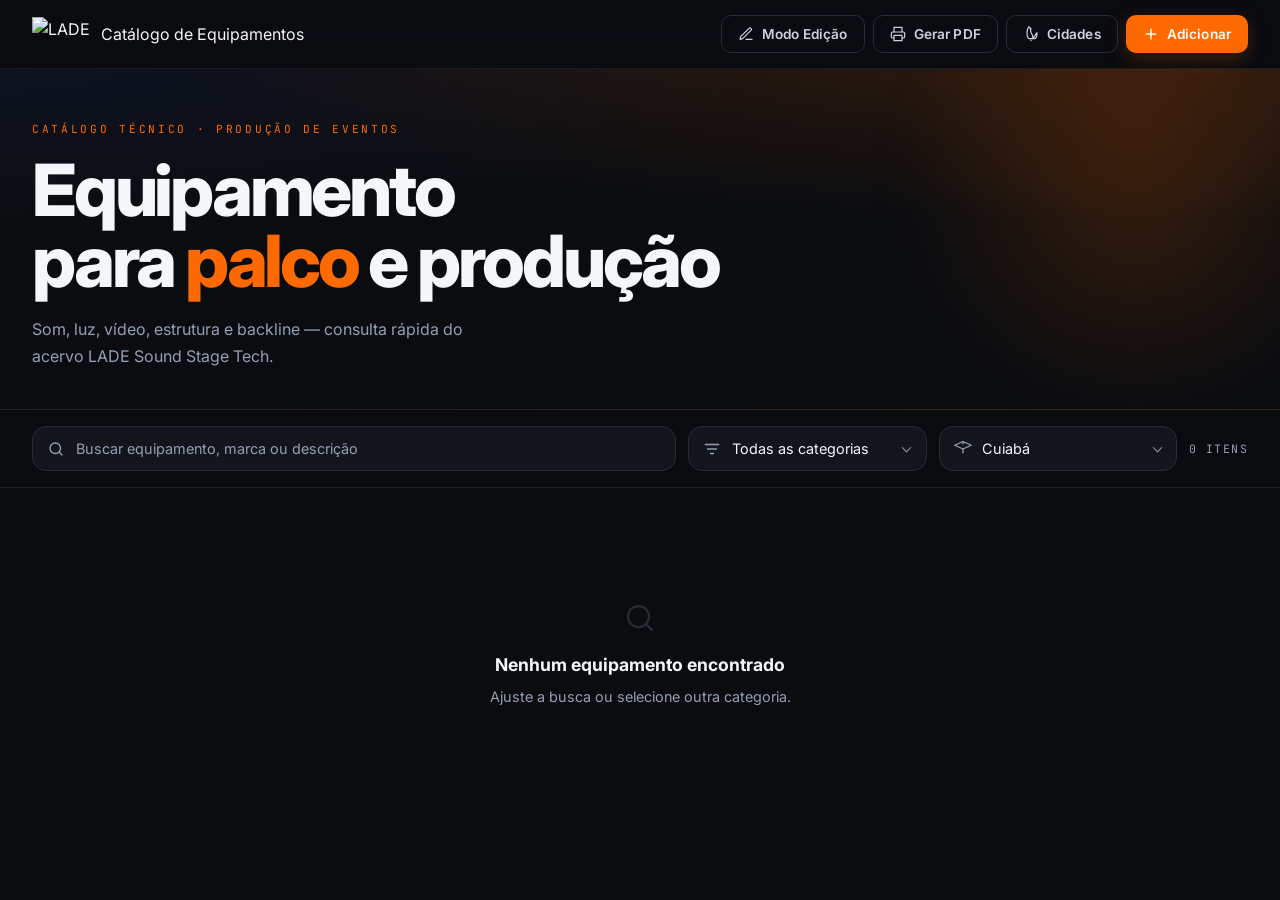
==== commit efa53e4e: "Catálogo: upload de foto de capa, carrossel de mídia e filtro padrão Cuiabá" ====
--- a/index.html
+++ b/index.html
@@ -4,7 +4,7 @@
     <meta charset="UTF-8">
     <meta name="viewport" content="width=device-width, initial-scale=1.0">
     <meta name="theme-color" content="#0A0C10">
-    <title>Catálogo de Equipamentos - LADE</title>
+    <title>Catálogo de Equipamentos</title>
     <link rel="preconnect" href="https://fonts.googleapis.com">
     <link rel="preconnect" href="https://fonts.gstatic.com" crossorigin>
     <link href="https://fonts.googleapis.com/css2?family=Inter:wght@400;500;600;700;800&family=JetBrains+Mono:wght@400;500&display=swap" rel="stylesheet">
@@ -17,7 +17,7 @@
                 <a class="logo" href="#" aria-label="LADE Sound Stage Tech">
                     <img src="https://ladesom.com.br/wp-content/uploads/2023/09/LADE-SOM-LOGO.png" alt="LADE">
                     <span class="logo-text">
-                        <small>Sound Stage Tech</small>
+                        Catálogo de Equipamentos
                     </span>
                 </a>
                 <nav class="header-actions" aria-label="Ações do catálogo">
@@ -29,6 +29,10 @@
                         <svg width="16" height="16" viewBox="0 0 24 24" fill="none" stroke="currentColor" stroke-width="1.8" stroke-linecap="round" stroke-linejoin="round" aria-hidden="true"><path d="M6 9V2h12v7"/><path d="M6 18H4a2 2 0 0 1-2-2v-5a2 2 0 0 1 2-2h16a2 2 0 0 1 2 2v5a2 2 0 0 1-2 2h-2"/><path d="M6 14h12v8H6z"/></svg>
                         <span class="btn-label">Gerar PDF</span>
                     </button>
+                    <button id="cidades-btn" class="btn btn-ghost" title="Gerenciar cidades">
+                        <svg width="16" height="16" viewBox="0 0 24 24" fill="none" stroke="currentColor" stroke-width="1.8" stroke-linecap="round" stroke-linejoin="round" aria-hidden="true"><path d="M21 10c0 7-3 9-3 9H9s-3-2-3-9c0-6 3-9 3-9s3 3 3 9c0 0 3 3 3 9Z"/><path d="M12 3v1"/><path d="M12 21v1"/></svg>
+                        <span class="btn-label">Cidades</span>
+                    </button>
                     <button id="add-produto" class="btn btn-primary">
                         <svg width="16" height="16" viewBox="0 0 24 24" fill="none" stroke="currentColor" stroke-width="2.2" stroke-linecap="round" aria-hidden="true"><path d="M12 5v14M5 12h14"/></svg>
                         <span class="btn-label">Adicionar</span>
@@ -60,6 +64,12 @@
                         <option value="">Todas as categorias</option>
                     </select>
                 </div>
+                <div class="select-field">
+                    <svg width="18" height="18" viewBox="0 0 24 24" fill="none" stroke="currentColor" stroke-width="1.8" stroke-linecap="round" stroke-linejoin="round" aria-hidden="true"><path d="M12 2L1 7l11 5 11-5-11-5z"/><path d="M12 17v-5M12 3v2"/></svg>
+                    <select id="city-filter" aria-label="Filtrar por cidade">
+                        <option value="">Todas as cidades</option>
+                    </select>
+                </div>
                 <p class="results-count" id="results-count" aria-live="polite"></p>
             </div>
         </div>
@@ -88,14 +98,14 @@
     <div id="product-modal" class="modal hidden">
         <div class="modal-content">
             <button id="close-modal" class="modal-close" aria-label="Fechar">&times;</button>
-            <div class="modal-image gallery">
-                <div class="gallery-main">
-                    <button type="button" id="gallery-prev" class="gallery-nav gallery-prev" aria-label="Foto anterior">&#8249;</button>
-                    <img id="modal-img" src="" alt="" title="Clique para ampliar">
-                    <button type="button" id="gallery-next" class="gallery-nav gallery-next" aria-label="Próxima foto">&#8250;</button>
-                    <span id="gallery-counter" class="gallery-counter"></span>
-                </div>
-                <div id="gallery-thumbs" class="gallery-thumbs" role="tablist" aria-label="Miniaturas"></div>
+            <div class="modal-media">
+                <div class="modal-image">
+                    <button id="carousel-prev" class="carousel-btn carousel-prev" aria-label="Mídia anterior">&#8249;</button>
+                    <img id="modal-img" src="" alt="">
+                    <button id="carousel-next" class="carousel-btn carousel-next" aria-label="Próxima mídia">&#8250;</button>
+                    <div id="carousel-counter" class="carousel-counter hidden">1 / 1</div>
+                </div>
+                <div id="modal-galeria-thumbs" class="galeria-thumbs"></div>
             </div>
             <div class="modal-body">
                 <span id="modal-category" class="badge"></span>
@@ -109,11 +119,16 @@
                         <span class="meta-label">Unidade</span>
                         <span id="modal-unit" class="meta-value"></span>
                     </div>
-                </div>
-            </div>
-        </div>
-    </div>
-
+                    <div id="modal-meta-cidade" class="meta-item">
+                        <span class="meta-label">Cidade</span>
+                        <span id="modal-cidade" class="meta-value"></span>
+                    </div>
+                </div>
+            </div>
+        </div>
+    </div>
+
+    <script src="assets/js/app.js"></script>
 
     <!-- Modal Edição -->
     <div id="edit-modal" class="modal hidden">
@@ -137,6 +152,16 @@
                     <input type="text" id="edit-categoria">
                 </div>
                 <div class="form-group">
+                    <label for="edit-cidade">Cidade</label>
+                    <select id="edit-cidade">
+                        <option value="">Selecione a cidade</option>
+                    </select>
+                </div>
+                <div class="form-group">
+                    <label for="edit-estoque">Estoque (unidades)</label>
+                    <input type="number" id="edit-estoque" min="0" step="1">
+                </div>
+                <div class="form-group">
                     <label for="edit-descricao">Descrição</label>
                     <textarea id="edit-descricao" rows="3"></textarea>
                 </div>
@@ -145,23 +170,15 @@
                     <input type="text" id="edit-unidade">
                 </div>
                 <div class="form-group">
-                    <label>Fotos <span id="edit-fotos-contador" class="text-small"></span></label>
-                    <div id="edit-galeria" class="edit-galeria"></div>
-                    <p id="edit-fotos-aviso" class="text-small fotos-aviso hidden"></p>
-                    <div class="edit-galeria-acoes">
-                        <label class="btn btn-outline btn-upload">
-                            Enviar fotos
-                            <input type="file" id="edit-fotos" accept="image/jpeg,image/png,image/webp" multiple hidden>
-                        </label>
-                        <span class="text-small">JPG, PNG ou WEBP · até 10 por item · redimensionadas para 1600px</span>
-                    </div>
-                </div>
-                <div class="form-group">
-                    <label for="edit-url-imagem">Adicionar foto por URL externa</label>
-                    <div class="input-com-botao">
-                        <input type="url" id="edit-url-imagem" placeholder="https://exemplo.com/imagem.jpg">
-                        <button type="button" id="edit-add-url" class="btn btn-outline">Adicionar</button>
-                    </div>
+                    <label for="edit-capa">Foto de Capa</label>
+                    <input type="file" id="edit-capa" accept="image/*">
+                    <div id="edit-capa-preview" class="capa-preview"></div>
+                    <input type="url" id="edit-url-imagem" placeholder="Ou cole uma URL: https://exemplo.com/foto.jpg">
+                </div>
+                <div class="form-group galeria-group">
+                    <label for="edit-galeria">Galeria de Mídia (máx. 5 itens)</label>
+                    <input type="file" id="edit-galeria" multiple accept="image/*,video/*">
+                    <div id="edit-galeria-preview" class="galeria-preview"></div>
                 </div>
                 <div class="form-actions">
                     <button type="button" id="apagar-item" class="btn btn-danger">Apagar Item</button>
@@ -192,7 +209,21 @@
                 </div>
                 <div class="form-group">
                     <label for="add-categoria">Categoria</label>
-                    <input type="text" id="add-categoria">
+                    <select id="add-categoria">
+                        <option value="">Sem categoria</option>
+                        <option value="__nova__">+ Nova categoria</option>
+                    </select>
+                    <input type="text" id="add-categoria-nova" class="hidden" placeholder="Nome da nova categoria">
+                </div>
+                <div class="form-group">
+                    <label for="add-cidade">Cidade</label>
+                    <select id="add-cidade">
+                        <option value="">Selecione a cidade</option>
+                    </select>
+                </div>
+                <div class="form-group">
+                    <label for="add-estoque">Estoque (unidades)</label>
+                    <input type="number" id="add-estoque" min="0" step="1" value="1">
                 </div>
                 <div class="form-group">
                     <label for="add-descricao">Descrição</label>
@@ -203,8 +234,15 @@
                     <input type="text" id="add-unidade" value="UN">
                 </div>
                 <div class="form-group">
-                    <label for="add-url-imagem">URL da Imagem</label>
-                    <input type="url" id="add-url-imagem" placeholder="https://exemplo.com/imagem.jpg">
+                    <label for="add-capa">Foto de Capa</label>
+                    <input type="file" id="add-capa" accept="image/*">
+                    <div id="add-capa-preview" class="capa-preview"></div>
+                    <input type="url" id="add-url-imagem" placeholder="Ou cole uma URL: https://exemplo.com/foto.jpg">
+                </div>
+                <div class="form-group galeria-group">
+                    <label for="add-galeria">Galeria de Mídia (máx. 5 itens)</label>
+                    <input type="file" id="add-galeria" multiple accept="image/*,video/*">
+                    <div id="add-galeria-preview" class="galeria-preview"></div>
                 </div>
                 <div class="form-actions">
                     <button type="button" id="cancel-add" class="btn btn-outline">Cancelar</button>
@@ -232,28 +270,33 @@
         </div>
     </div>
 
-    <!-- Lightbox -->
-    <div id="lightbox" class="lightbox hidden" role="dialog" aria-modal="true" aria-label="Foto ampliada">
-        <button type="button" id="lightbox-close" class="modal-close" aria-label="Fechar">&times;</button>
-        <button type="button" id="lightbox-prev" class="gallery-nav gallery-prev" aria-label="Foto anterior">&#8249;</button>
-        <img id="lightbox-img" src="" alt="">
-        <button type="button" id="lightbox-next" class="gallery-nav gallery-next" aria-label="Próxima foto">&#8250;</button>
-        <span id="lightbox-counter" class="gallery-counter"></span>
-    </div>
-
-    <div id="pages-aviso" class="pages-aviso hidden" role="status">
-        <strong>GitHub Pages é somente leitura.</strong>
-        Alterações e fotos novas ficam só neste navegador. Use <em>Baixar pacote</em> e faça commit do
-        <code>catalogo.json</code> e da pasta <code>produtos/imagens/</code> no repositório.
-        <span id="pages-pendentes"></span>
-        <button type="button" id="descartar-locais" class="btn btn-outline btn-sm">Descartar alterações locais</button>
-    </div>
-
     <div id="toast" class="toast hidden">Salvo com sucesso!</div>
-    <button id="download-pacote" class="download-btn download-pacote hidden">Baixar pacote (ZIP)</button>
     <button id="download-json" class="download-btn hidden">Baixar JSON Editado</button>
     <input type="file" id="import-json" class="hidden" accept=".json">
     <button id="import-json-btn" class="download-btn hidden">Importar JSON</button>
-    <script src="assets/js/app.js"></script>
+
+    <!-- Modal Gerenciar Cidades -->
+    <div id="cidades-modal" class="modal hidden">
+        <div class="modal-content">
+            <div class="modal-header">
+                <h3>Gerenciar Cidades</h3>
+                <button id="close-cidades-modal" class="modal-close" aria-label="Fechar">&times;</button>
+            </div>
+            <div class="modal-body">
+                <div class="form-group">
+                    <label for="nova-cidade">Adicionar nova cidade</label>
+                    <input type="text" id="nova-cidade" placeholder="Ex: Sorriso, MT">
+                </div>
+                <div class="cidades-lista" id="cidades-lista">
+                    <!-- cidades serão injetadas aqui -->
+                </div>
+            </div>
+            <div class="form-actions">
+                <button id="cancel-cidades" class="btn btn-outline">Fechar</button>
+                <button id="btn-add-cidade" class="btn btn-primary">Adicionar Cidade</button>
+            </div>
+        </div>
+    </div>
+
 </body>
 </html>
--- a/assets/css/style.css
+++ b/assets/css/style.css
@@ -845,24 +845,47 @@
 
 /* Product view modal */
 #product-modal .modal-content {
-    max-width: 860px;
-    max-height: 88vh;
+    width: 96vw;
+    max-width: 1360px;
+    height: 92vh;
+    max-height: 94vh;
+    display: flex;
+    flex-direction: column;
+    overflow: hidden;
+    padding: 0;
+}
+
+#product-modal .modal-media {
+    display: flex;
+    flex-direction: column;
+    min-width: 0;
+    min-height: 0;
+    flex: 1 1 auto;
+    background: linear-gradient(180deg, #f7f8fa, #e8eaef);
+    overflow: hidden;
 }
 
 #product-modal .modal-image {
-    background: linear-gradient(180deg, #f7f8fa, #e8eaef);
+    flex: 1 1 auto;
+    min-height: 0;
+    background: transparent;
     display: flex;
     align-items: center;
     justify-content: center;
-    min-height: 260px;
-    padding: 1.75rem;
-}
-
-#product-modal .modal-image img {
+    padding: 1.25rem;
+    position: relative;
+    overflow: hidden;
+}
+
+#product-modal .modal-image img,
+#product-modal .modal-image video {
     max-width: 100%;
-    max-height: 46vh;
+    max-height: 100%;
+    width: auto;
+    height: auto;
     object-fit: contain;
     mix-blend-mode: multiply;
+    display: block;
 }
 
 .modal-body {
@@ -950,21 +973,55 @@
 @media (min-width: 768px) {
     #product-modal .modal-content {
         display: grid;
-        grid-template-columns: 1.05fr 1fr;
+        grid-template-columns: 1.35fr 1fr;
+        height: 92vh;
+        max-height: 94vh;
+    }
+
+    #product-modal .modal-media {
+        border-right: 1px solid var(--border);
+        height: 100%;
+        min-height: 0;
     }
 
     #product-modal .modal-image {
-        min-height: 100%;
+        min-height: 0;
         height: 100%;
-        border-right: 1px solid var(--border);
-    }
-
-    #product-modal .modal-image img {
-        max-height: 60vh;
-    }
-
-    .modal-body {
-        padding: 2rem;
+    }
+
+    #product-modal .modal-body {
+        height: 100%;
+        overflow-y: auto;
+        padding: 2.25rem;
+    }
+}
+
+@media (max-width: 767px) {
+    #product-modal .modal-content {
+        display: flex;
+        flex-direction: column;
+        height: 94vh;
+        max-height: 94vh;
+        width: 96vw;
+    }
+
+    #product-modal .modal-media {
+        height: 48vh;
+        min-height: 220px;
+        max-height: 50vh;
+        flex: 0 0 auto;
+        border-bottom: 1px solid var(--border);
+    }
+
+    #product-modal .modal-body {
+        flex: 1 1 auto;
+        overflow-y: auto;
+        padding: 1.25rem 1.5rem;
+    }
+
+    .galeria-thumb {
+        width: 58px;
+        height: 58px;
     }
 }
 
@@ -1153,6 +1210,485 @@
     }
 }
 
+/* ============ GALERIA DE MÍDIA ============ */
+
+.galeria-group {
+    display: flex;
+    flex-direction: column;
+    gap: 0.6rem;
+}
+
+.galeria-preview {
+    display: flex;
+    flex-wrap: wrap;
+    gap: 0.6rem;
+    max-height: 180px;
+    overflow-y: auto;
+    padding: 0.6rem 0.75rem;
+    background: var(--surface-2);
+    border: 1px dashed var(--border);
+    border-radius: var(--radius-sm);
+}
+
+.galeria-item {
+    position: relative;
+    width: 90px;
+    height: 90px;
+    border-radius: 8px;
+    overflow: hidden;
+    border: 2px solid var(--border);
+    background: var(--surface);
+    flex-shrink: 0;
+}
+
+.galeria-item img,
+.galeria-item video {
+    width: 100%;
+    height: 100%;
+    object-fit: cover;
+    display: block;
+}
+
+.galeria-item video {
+    object-fit: cover;
+}
+
+.galeria-item-type {
+    position: absolute;
+    bottom: 4px;
+    left: 4px;
+    width: 20px;
+    height: 20px;
+    border-radius: 4px;
+    background: rgba(0, 0, 0, 0.55);
+    color: #fff;
+    font-size: 0.55rem;
+    display: flex;
+    align-items: center;
+    justify-content: center;
+    z-index: 2;
+}
+
+.galeria-item-type img {
+    display: none;
+}
+
+.galeria-remove {
+    position: absolute;
+    top: -6px;
+    right: -6px;
+    width: 24px;
+    height: 24px;
+    border: none;
+    border-radius: 50%;
+    background: var(--danger);
+    color: #fff;
+    font-size: 0.75rem;
+    line-height: 1;
+    cursor: pointer;
+    z-index: 3;
+    box-shadow: 0 2px 6px rgba(0, 0, 0, 0.3);
+}
+
+.galeria-remove:hover {
+    background: var(--danger-hover);
+}
+
+.galeria-item-legenda {
+    position: absolute;
+    bottom: 0;
+    left: 0;
+    right: 0;
+    padding: 4px 6px;
+    background: rgba(10, 12, 16, 0.65);
+    backdrop-filter: blur(4px);
+    color: #e8ecf2;
+    font-family: var(--font-mono);
+    font-size: 0.55rem;
+    font-weight: 400;
+    letter-spacing: 0.04em;
+    text-align: center;
+    white-space: nowrap;
+    overflow: hidden;
+    text-overflow: ellipsis;
+    pointer-events: none;
+}
+
+.input-legenda {
+    width: 100%;
+    padding: 0.45rem 0.6rem;
+    border: 1px solid var(--border);
+    border-radius: var(--radius-sm);
+    background: var(--surface-2);
+    color: var(--text);
+    font-family: var(--font-mono);
+    font-size: 0.75rem;
+    outline: none;
+    transition: border-color 0.18s var(--ease);
+}
+
+.input-legenda:focus {
+    border-color: var(--brand);
+}
+
+.galeria-limite {
+    margin-top: 0.4rem;
+    font-family: var(--font-mono);
+    font-size: 0.65rem;
+    color: var(--muted);
+}
+
+/* ============ CAPA — PREVIEW ============ */
+
+.capa-preview {
+    display: flex;
+}
+
+.capa-preview:empty {
+    display: none;
+}
+
+.capa-preview-box {
+    position: relative;
+    width: 96px;
+    height: 72px;
+    border: 1px solid var(--border);
+    border-radius: var(--radius-sm);
+    overflow: hidden;
+    background: var(--surface-2);
+}
+
+.capa-preview-box img {
+    width: 100%;
+    height: 100%;
+    object-fit: cover;
+    display: block;
+}
+
+.capa-badge {
+    position: absolute;
+    left: 4px;
+    bottom: 4px;
+    padding: 0.1rem 0.4rem;
+    border-radius: 999px;
+    background: rgba(10, 12, 16, 0.75);
+    color: #fff;
+    font-family: var(--font-mono);
+    font-size: 0.55rem;
+    letter-spacing: 0.08em;
+    text-transform: uppercase;
+}
+
+.capa-badge.nova {
+    background: var(--brand);
+}
+
+.capa-remove {
+    position: absolute;
+    top: 3px;
+    right: 3px;
+    width: 20px;
+    height: 20px;
+    padding: 0;
+    border: none;
+    border-radius: 50%;
+    background: rgba(10, 12, 16, 0.75);
+    color: #fff;
+    font-size: 0.85rem;
+    line-height: 1;
+    display: flex;
+    align-items: center;
+    justify-content: center;
+    cursor: pointer;
+    transition: background-color 0.2s var(--ease);
+}
+
+.capa-remove:hover {
+    background: var(--brand);
+}
+
+.capa-vazia {
+    margin: 0;
+    font-family: var(--font-mono);
+    font-size: 0.68rem;
+    color: var(--muted);
+}
+
+/* ============ MODAL PRODUTO — GALERIA / CARROSSEL ============ */
+
+.carousel-btn {
+    position: absolute;
+    top: 50%;
+    transform: translateY(-50%);
+    z-index: 6;
+    width: 44px;
+    height: 44px;
+    display: flex;
+    align-items: center;
+    justify-content: center;
+    border: 1px solid rgba(255, 255, 255, 0.2);
+    border-radius: 50%;
+    background: rgba(10, 12, 16, 0.65);
+    backdrop-filter: blur(8px);
+    color: #fff;
+    font-size: 1.6rem;
+    line-height: 1;
+    cursor: pointer;
+    transition: background-color 0.2s var(--ease), border-color 0.2s var(--ease);
+}
+
+.carousel-btn:hover {
+    background: var(--brand);
+    border-color: var(--brand);
+}
+
+.carousel-prev {
+    left: 0.75rem;
+}
+
+.carousel-next {
+    right: 0.75rem;
+}
+
+.carousel-counter {
+    position: absolute;
+    top: 0.75rem;
+    left: 0.75rem;
+    z-index: 6;
+    padding: 0.3rem 0.7rem;
+    border-radius: 999px;
+    background: rgba(10, 12, 16, 0.72);
+    backdrop-filter: blur(6px);
+    color: #fff;
+    font-family: var(--font-mono);
+    font-size: 0.72rem;
+    letter-spacing: 0.08em;
+}
+
+.galeria-thumbs {
+    flex: 0 0 auto;
+    display: flex;
+    gap: 0.5rem;
+    overflow-x: auto;
+    padding: 0.75rem 1rem;
+    margin: 0;
+    border-top: 1px solid var(--border);
+    background: var(--surface);
+}
+
+#modal-galeria-thumbs:empty {
+    display: none;
+}
+
+.galeria-thumb {
+    position: relative;
+    flex-shrink: 0;
+    width: 72px;
+    height: 72px;
+    border-radius: 8px;
+    overflow: hidden;
+    border: 2px solid transparent;
+    background: var(--surface);
+    cursor: pointer;
+    opacity: 0.6;
+    transition: border-color 0.2s var(--ease), transform 0.2s var(--ease), opacity 0.2s var(--ease);
+}
+
+.galeria-thumb:hover {
+    opacity: 1;
+}
+
+.galeria-thumb img,
+.galeria-thumb video {
+    width: 100%;
+    height: 100%;
+    object-fit: cover;
+    display: block;
+}
+
+.galeria-thumb.active {
+    border-color: var(--brand);
+    transform: scale(1.05);
+    opacity: 1;
+}
+
+.galeria-thumb-type {
+    position: absolute;
+    bottom: 2px;
+    left: 2px;
+    width: 16px;
+    height: 16px;
+    border-radius: 3px;
+    background: rgba(0, 0, 0, 0.55);
+    color: #fff;
+    font-size: 0.5rem;
+    display: flex;
+    align-items: center;
+    justify-content: center;
+    z-index: 2;
+}
+
+.galeria-thumb-type img {
+    display: none;
+}
+
+/* ============ LIGHTBOX ============ */
+
+.lightbox {
+    position: fixed;
+    inset: 0;
+    z-index: 400;
+    background: rgba(5, 7, 10, 0.95);
+    backdrop-filter: blur(8px);
+    display: none;
+    align-items: center;
+    justify-content: center;
+    padding: 1rem;
+}
+
+.lightbox.visible {
+    display: flex;
+}
+
+.lightbox-content {
+    position: relative;
+    max-width: 90vw;
+    max-height: 90vh;
+    overflow: hidden;
+}
+
+.lightbox-content img {
+    max-width: 100%;
+    max-height: 90vh;
+    object-fit: contain;
+    display: block;
+}
+
+.lightbox-content video {
+    max-width: 100%;
+    max-height: 90vh;
+    object-fit: contain;
+    display: block;
+}
+
+.lightbox-close {
+    position: absolute;
+    top: -50px;
+    right: 0;
+    width: 40px;
+    height: 40px;
+    border: none;
+    border-radius: 50%;
+    background: rgba(255, 255, 255, 0.15);
+    color: #fff;
+    font-size: 1.5rem;
+    line-height: 1;
+    cursor: pointer;
+    backdrop-filter: blur(4px);
+}
+
+.lightbox-close:hover {
+    background: rgba(255, 255, 255, 0.3);
+}
+
+.lightbox-nav {
+    position: absolute;
+    top: 50%;
+    width: 100%;
+    display: flex;
+    justify-content: space-between;
+    padding: 0 1rem;
+    transform: translateY(-50%);
+    pointer-events: none;
+}
+
+.lightbox-nav button {
+    pointer-events: auto;
+    width: 44px;
+    height: 44px;
+    border: none;
+    border-radius: 50%;
+    background: rgba(255, 255, 255, 0.15);
+    color: #fff;
+    font-size: 1.2rem;
+    cursor: pointer;
+    backdrop-filter: blur(4px);
+    display: flex;
+    align-items: center;
+    justify-content: center;
+}
+
+.lightbox-nav button:hover {
+    background: rgba(255, 255, 255, 0.3);
+}
+
+.lightbox-nav .lightbox-prev svg {
+    transform: rotate(180deg);
+}
+
+/* ============ CIDADES ============ */
+
+.cidades-lista {
+    max-height: 220px;
+    overflow-y: auto;
+    border: 1px solid var(--border);
+    border-radius: var(--radius-sm);
+    background: var(--surface-2);
+    padding: 0.5rem;
+    margin-top: 0.5rem;
+}
+
+.cidade-item {
+    display: flex;
+    align-items: center;
+    justify-content: space-between;
+    padding: 0.55rem 0.75rem;
+    border-radius: 8px;
+    margin-bottom: 0.4rem;
+    background: var(--surface-3);
+    cursor: pointer;
+    transition: background-color 0.18s var(--ease);
+}
+
+.cidade-item:hover {
+    background: #242d3c;
+}
+
+.cidade-item-ativo {
+    border-left: 3px solid var(--brand);
+    background: var(--brand-soft);
+}
+
+.cidade-item-nome {
+    font-family: var(--font-mono);
+    font-size: 0.8rem;
+    font-weight: 600;
+    color: var(--text);
+}
+
+.cidade-item-remover {
+    width: 26px;
+    height: 26px;
+    border: none;
+    border-radius: 6px;
+    background: rgba(229, 72, 77, 0.15);
+    color: var(--danger);
+    font-size: 0.85rem;
+    line-height: 1;
+    cursor: pointer;
+    display: flex;
+    align-items: center;
+    justify-content: center;
+}
+
+.cidade-item-remover:hover {
+    background: rgba(229, 72, 77, 0.3);
+}
+
+#btn-add-cidade {
+    width: 100%;
+}
+
 /* ============ REDUCED MOTION ============ */
 
 @media (prefers-reduced-motion: reduce) {
@@ -1172,197 +1708,3 @@
         transform: none;
     }
 }
-
-/* ============ GALERIA ============ */
-
-#product-modal .modal-image.gallery {
-    flex-direction: column;
-    gap: 1rem;
-}
-
-.gallery-main {
-    position: relative;
-    display: flex;
-    align-items: center;
-    justify-content: center;
-    width: 100%;
-    flex: 1;
-}
-
-.gallery-main img {
-    cursor: zoom-in;
-}
-
-.gallery-nav {
-    position: absolute;
-    top: 50%;
-    transform: translateY(-50%);
-    z-index: 5;
-    width: 40px;
-    height: 40px;
-    border: 1px solid var(--border);
-    border-radius: 50%;
-    background: rgba(10, 12, 16, 0.7);
-    color: #fff;
-    font-size: 1.6rem;
-    line-height: 1;
-    cursor: pointer;
-}
-
-.gallery-nav:hover { background: var(--brand); border-color: var(--brand); }
-.gallery-prev { left: 0.25rem; }
-.gallery-next { right: 0.25rem; }
-.gallery-nav.hidden { display: none; }
-
-.gallery-counter {
-    position: absolute;
-    bottom: 0.25rem;
-    right: 0.5rem;
-    padding: 0.15rem 0.5rem;
-    border-radius: 999px;
-    background: rgba(10, 12, 16, 0.7);
-    color: #fff;
-    font-family: var(--font-mono);
-    font-size: 0.7rem;
-}
-
-.gallery-counter:empty { display: none; }
-
-.gallery-thumbs {
-    display: flex;
-    flex-wrap: wrap;
-    gap: 0.4rem;
-    justify-content: center;
-}
-
-.gallery-thumbs:empty { display: none; }
-
-.gallery-thumbs button {
-    width: 56px;
-    height: 56px;
-    padding: 0;
-    border: 2px solid transparent;
-    border-radius: 8px;
-    background: #fff;
-    overflow: hidden;
-    cursor: pointer;
-    opacity: 0.7;
-}
-
-.gallery-thumbs button.ativa { border-color: var(--brand); opacity: 1; }
-.gallery-thumbs img { width: 100%; height: 100%; object-fit: cover; mix-blend-mode: normal !important; }
-
-.lightbox {
-    position: fixed;
-    inset: 0;
-    z-index: 400;
-    display: flex;
-    align-items: center;
-    justify-content: center;
-    background: rgba(0, 0, 0, 0.92);
-}
-
-.lightbox.hidden { display: none; }
-.lightbox img { max-width: 92vw; max-height: 90vh; object-fit: contain; }
-.lightbox .gallery-prev { left: 1rem; }
-.lightbox .gallery-next { right: 1rem; }
-.lightbox .gallery-counter { bottom: 1rem; right: 50%; transform: translateX(50%); }
-
-.product-card-fotos {
-    position: absolute;
-    right: 0.6rem;
-    bottom: 0.6rem;
-    padding: 0.15rem 0.5rem;
-    border-radius: 999px;
-    background: rgba(10, 12, 16, 0.75);
-    color: #fff;
-    font-family: var(--font-mono);
-    font-size: 0.65rem;
-}
-
-/* Edição da galeria */
-.edit-galeria {
-    display: grid;
-    grid-template-columns: repeat(auto-fill, minmax(92px, 1fr));
-    gap: 0.5rem;
-    margin-bottom: 0.6rem;
-}
-
-.edit-foto {
-    position: relative;
-    aspect-ratio: 1;
-    border: 1px solid var(--border);
-    border-radius: 8px;
-    overflow: hidden;
-    background: #fff;
-}
-
-.edit-foto.principal { border: 2px solid var(--brand); }
-.edit-foto img { width: 100%; height: 100%; object-fit: cover; }
-
-.edit-foto-acoes {
-    position: absolute;
-    inset: auto 0 0 0;
-    display: flex;
-    justify-content: space-between;
-    background: rgba(10, 12, 16, 0.8);
-}
-
-.edit-foto-acoes button {
-    flex: 1;
-    padding: 0.2rem 0;
-    border: 0;
-    background: transparent;
-    color: #fff;
-    font-size: 0.8rem;
-    cursor: pointer;
-}
-
-.edit-foto-acoes button:hover { background: var(--brand); }
-.edit-foto-acoes button.apagar:hover { background: var(--danger); }
-.edit-foto-acoes button:disabled { opacity: 0.3; cursor: default; background: transparent; }
-
-.edit-foto-tag {
-    position: absolute;
-    top: 0.25rem;
-    left: 0.25rem;
-    padding: 0.05rem 0.35rem;
-    border-radius: 4px;
-    background: var(--brand);
-    color: #fff;
-    font-size: 0.6rem;
-}
-
-.edit-foto-tag.pendente { background: #6b5bd6; left: auto; right: 0.25rem; }
-
-.edit-galeria-acoes { display: flex; align-items: center; gap: 0.75rem; flex-wrap: wrap; }
-.btn-upload { cursor: pointer; }
-.input-com-botao { display: flex; gap: 0.5rem; }
-.input-com-botao input { flex: 1; }
-.fotos-aviso { color: var(--brand); margin-bottom: 0.5rem; }
-
-.pages-aviso {
-    position: fixed;
-    left: 1rem;
-    bottom: 1rem;
-    z-index: 150;
-    max-width: 420px;
-    padding: 0.75rem 1rem;
-    border: 1px solid rgba(255, 106, 0, 0.45);
-    border-radius: var(--radius-sm);
-    background: var(--surface);
-    color: var(--text-soft);
-    font-size: 0.8rem;
-    line-height: 1.5;
-    box-shadow: var(--shadow);
-}
-
-.pages-aviso.hidden { display: none; }
-.pages-aviso strong { color: var(--brand); display: block; }
-.download-pacote { bottom: 4.5rem; }
-
-@media print {
-    .pages-aviso, .lightbox, .download-pacote { display: none !important; }
-}
-
-.pages-aviso .btn { margin-top: 0.5rem; padding: 0.35rem 0.7rem; font-size: 0.75rem; }
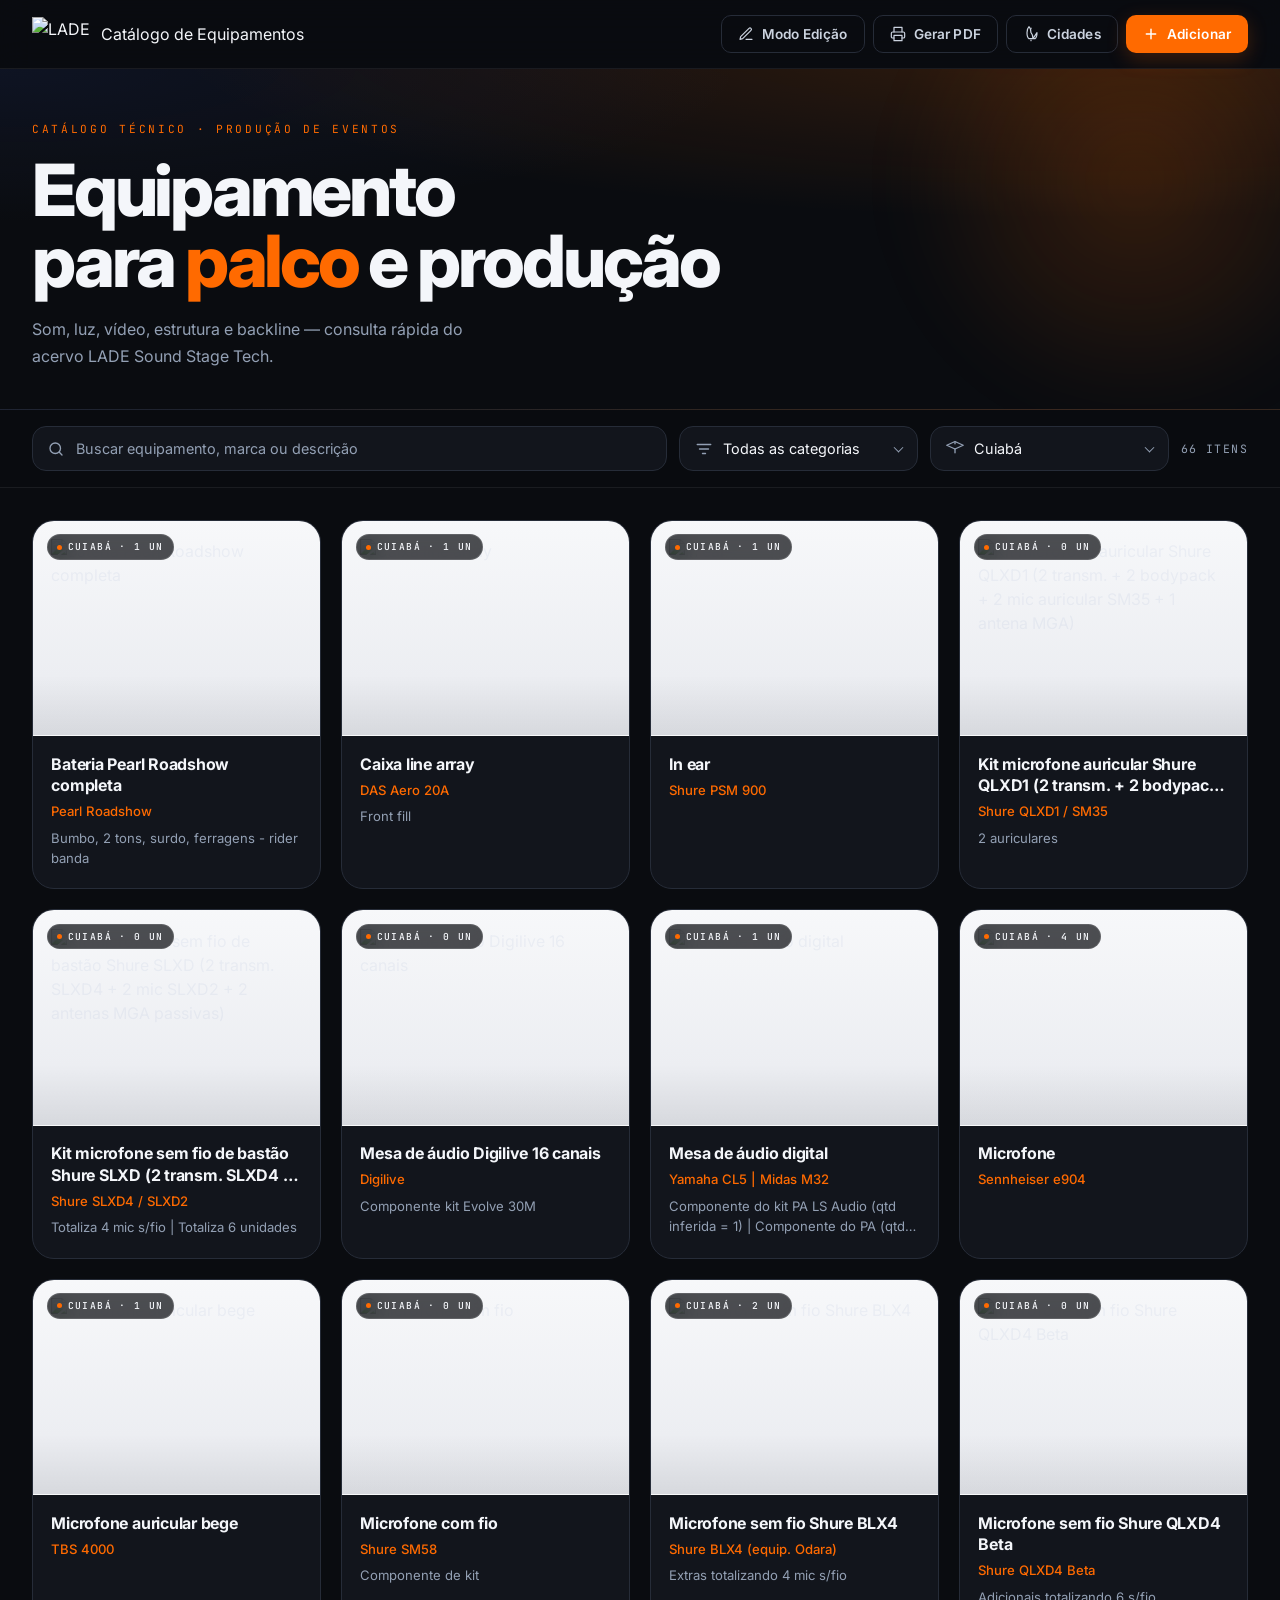
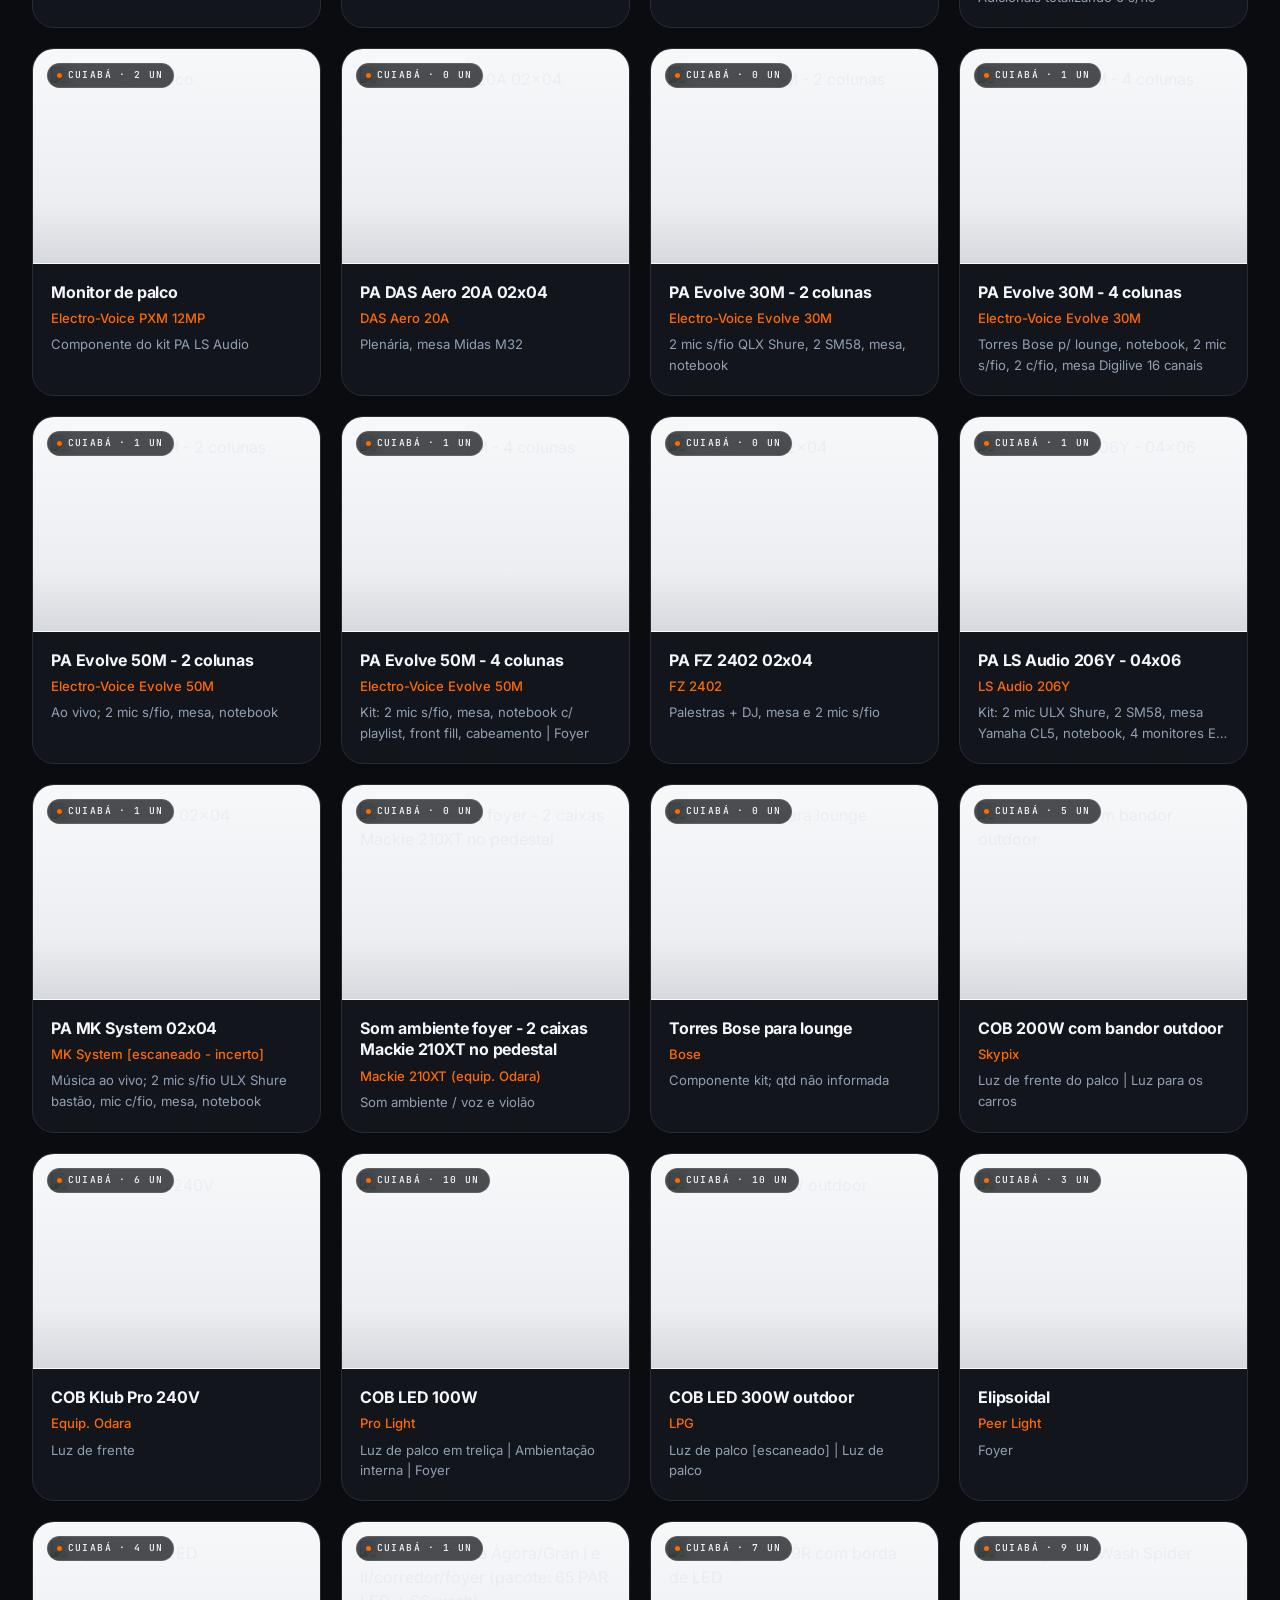
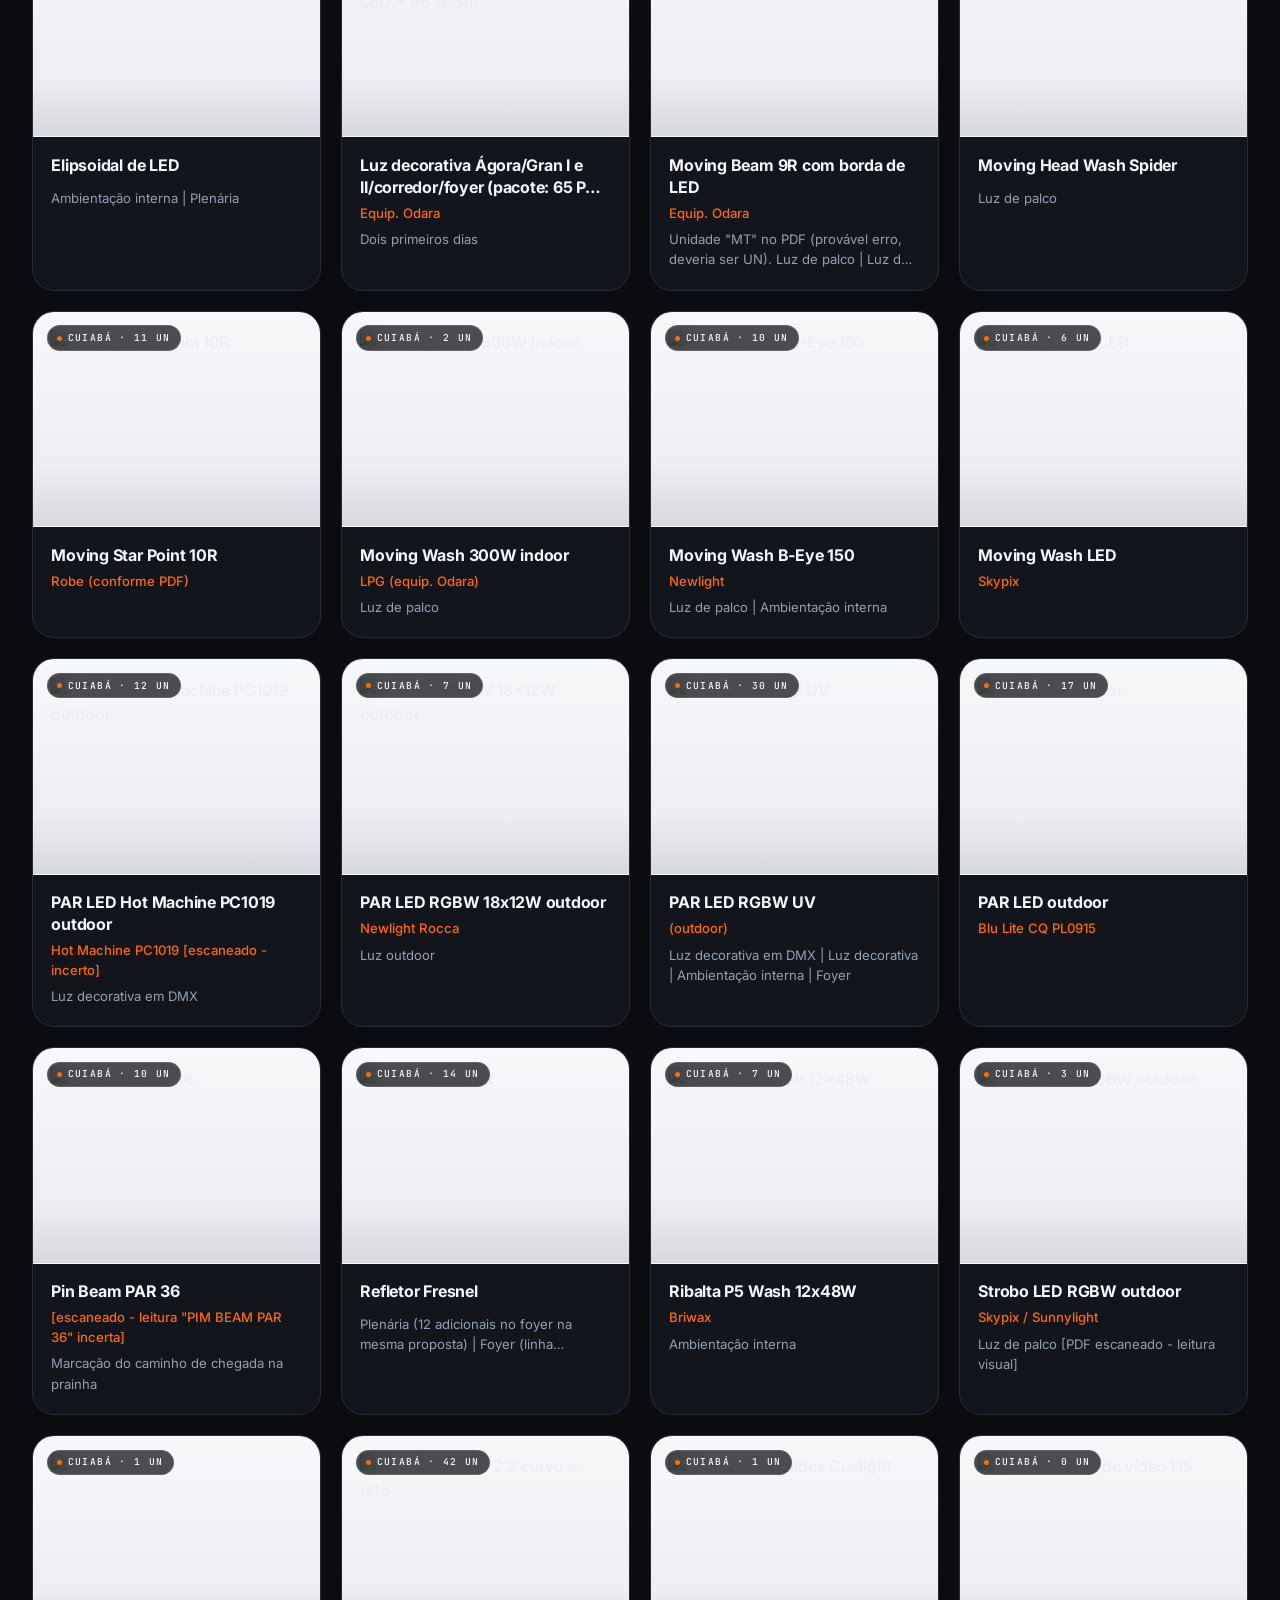
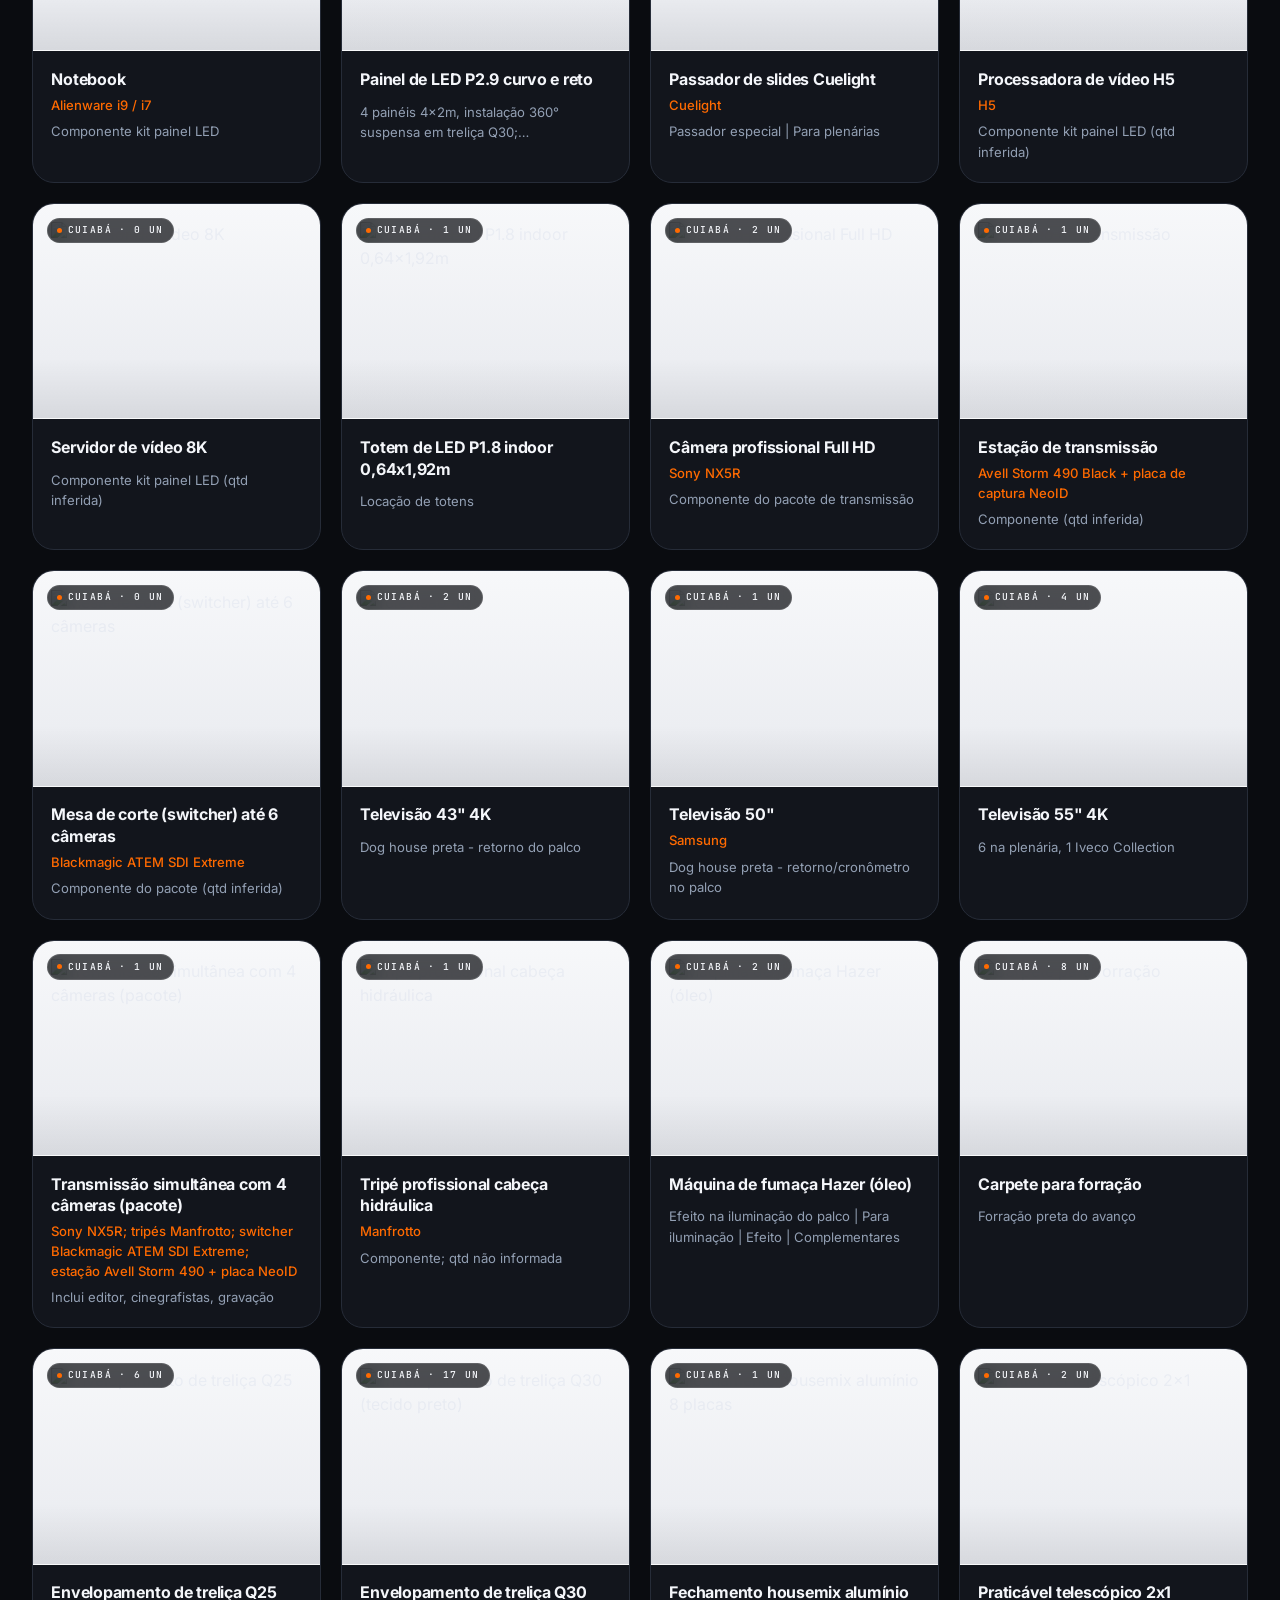
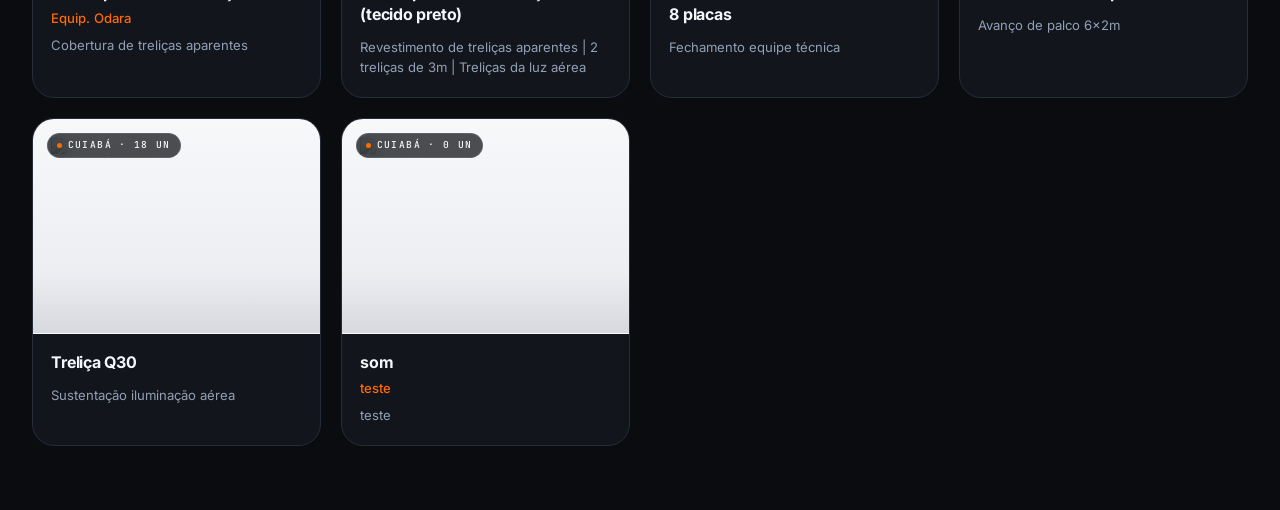
==== commit 6acef6e2: "Galeria: video por link do YouTube/Vimeo, otimizacao de fotos (WebP 1280px) e limite de upload 10 MB" ====
--- a/index.html
+++ b/index.html
@@ -178,6 +178,10 @@
                 <div class="form-group galeria-group">
                     <label for="edit-galeria">Galeria de Mídia (máx. 5 itens)</label>
                     <input type="file" id="edit-galeria" multiple accept="image/*,video/*">
+                    <div class="url-video-group">
+                        <input type="url" id="edit-url-video" placeholder="Link de vídeo do YouTube/Vimeo">
+                        <button type="button" id="edit-add-video" class="btn btn-outline btn-sm">Adicionar vídeo</button>
+                    </div>
                     <div id="edit-galeria-preview" class="galeria-preview"></div>
                 </div>
                 <div class="form-actions">
@@ -242,6 +246,10 @@
                 <div class="form-group galeria-group">
                     <label for="add-galeria">Galeria de Mídia (máx. 5 itens)</label>
                     <input type="file" id="add-galeria" multiple accept="image/*,video/*">
+                    <div class="url-video-group">
+                        <input type="url" id="add-url-video" placeholder="Link de vídeo do YouTube/Vimeo">
+                        <button type="button" id="add-add-video" class="btn btn-outline btn-sm">Adicionar vídeo</button>
+                    </div>
                     <div id="add-galeria-preview" class="galeria-preview"></div>
                 </div>
                 <div class="form-actions">
--- a/assets/css/style.css
+++ b/assets/css/style.css
@@ -1218,6 +1218,23 @@
     gap: 0.6rem;
 }
 
+.url-video-group {
+    display: flex;
+    gap: 0.5rem;
+}
+
+.url-video-group input {
+    flex: 1;
+    min-width: 0;
+}
+
+.url-video-group .btn-sm {
+    flex-shrink: 0;
+    padding: 0.5rem 0.9rem;
+    font-size: 0.8rem;
+    white-space: nowrap;
+}
+
 .galeria-preview {
     display: flex;
     flex-wrap: wrap;
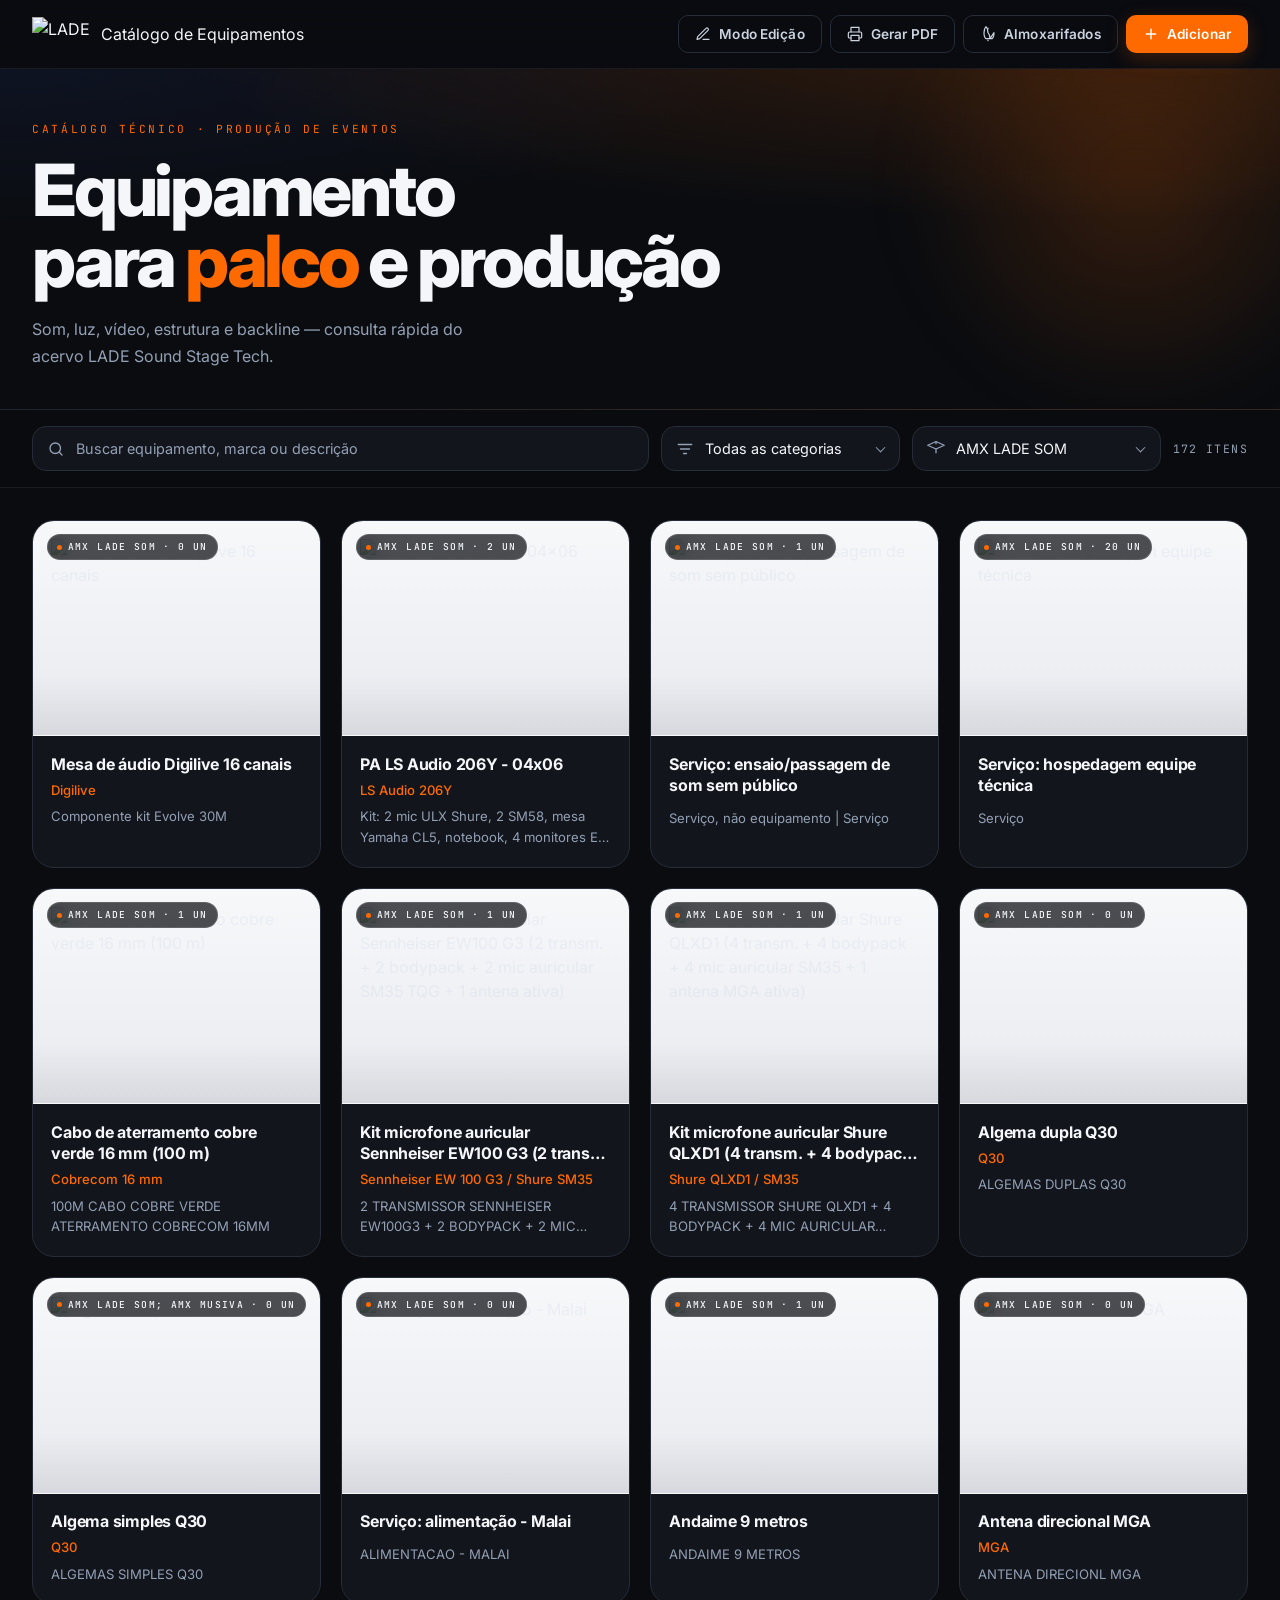
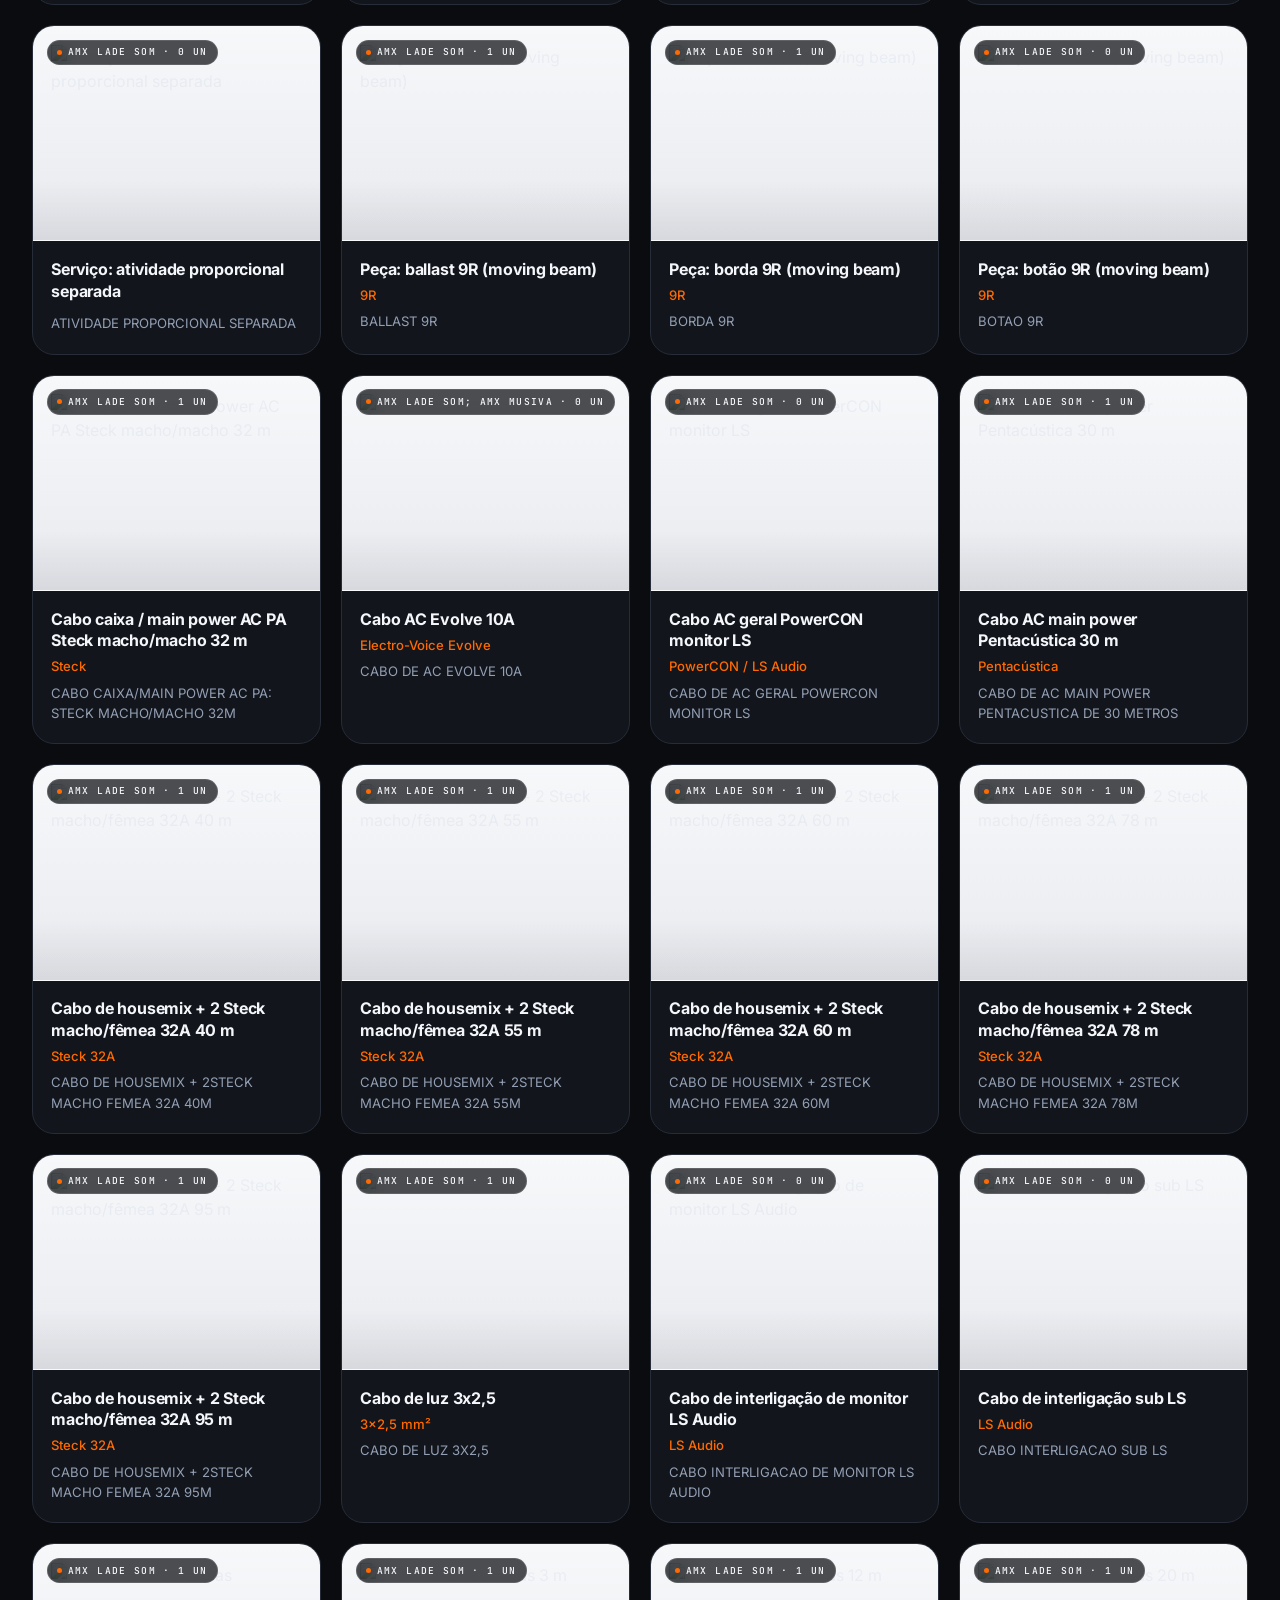
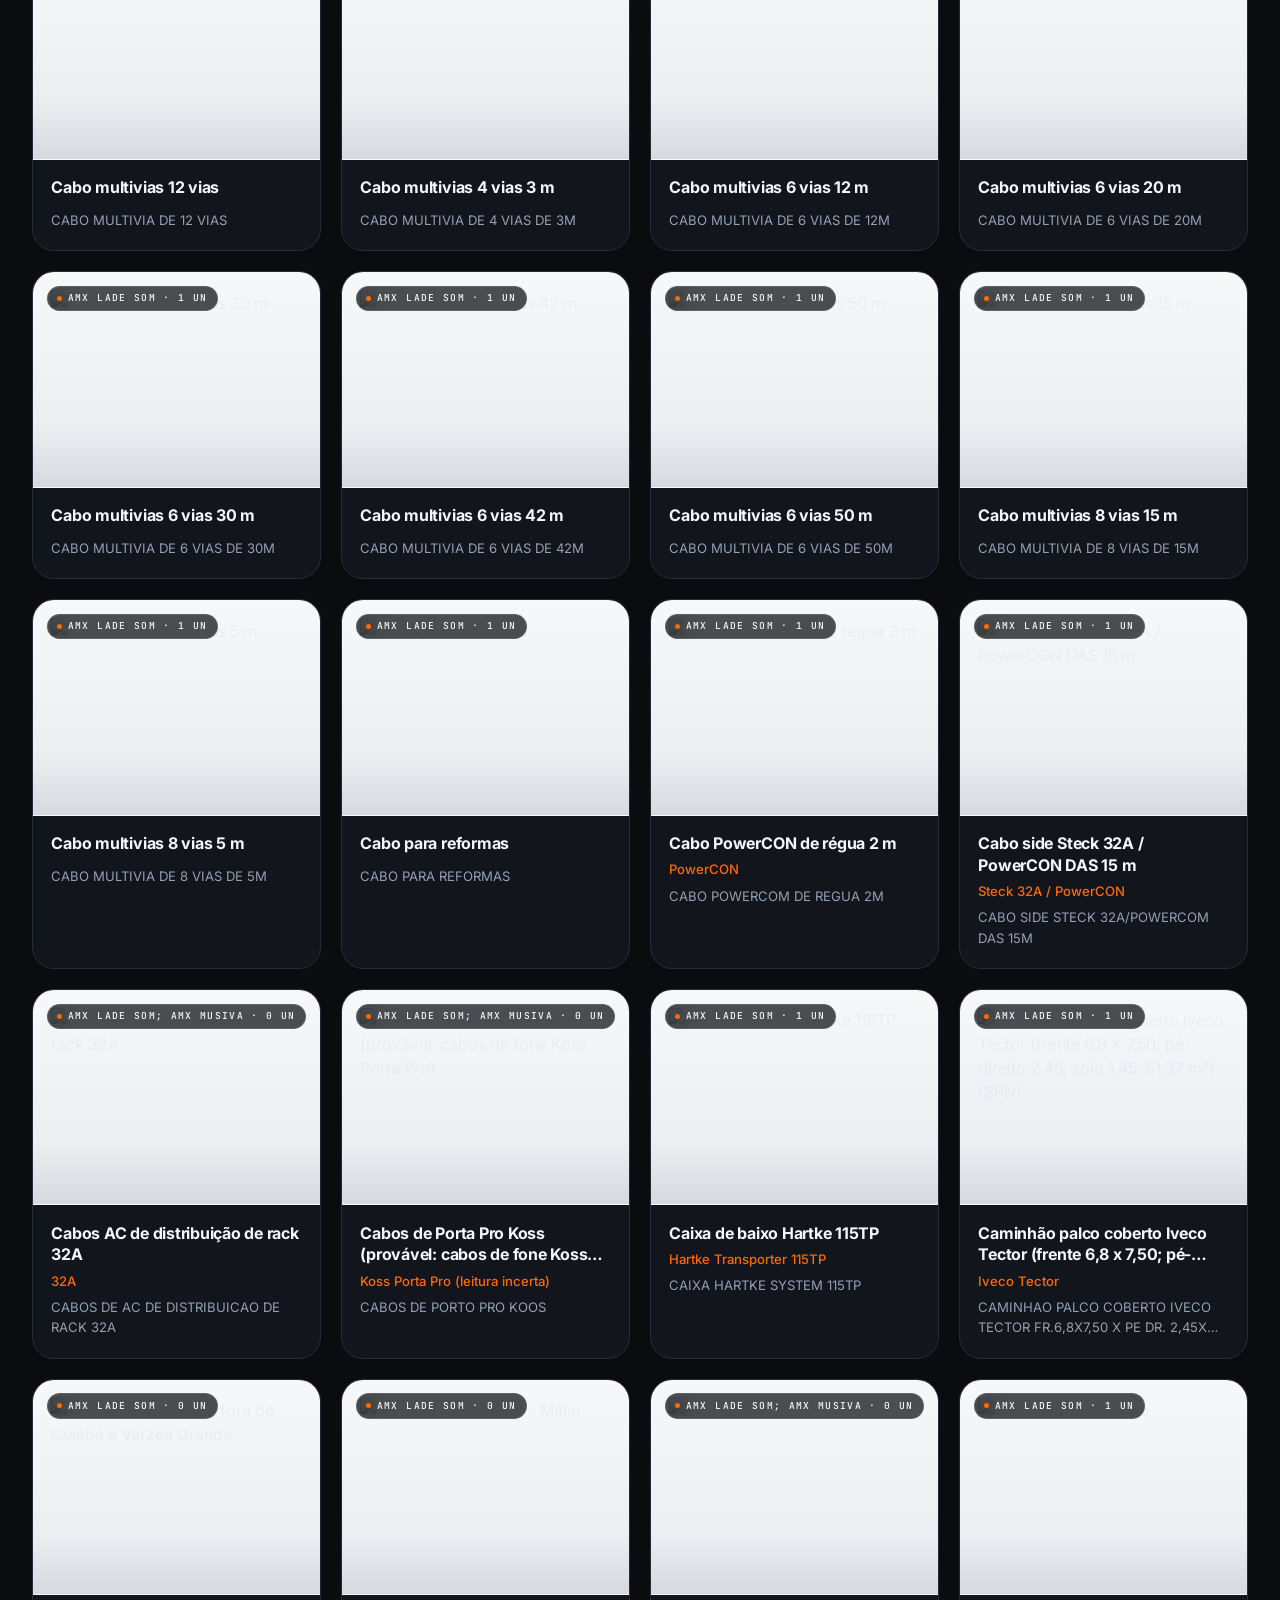
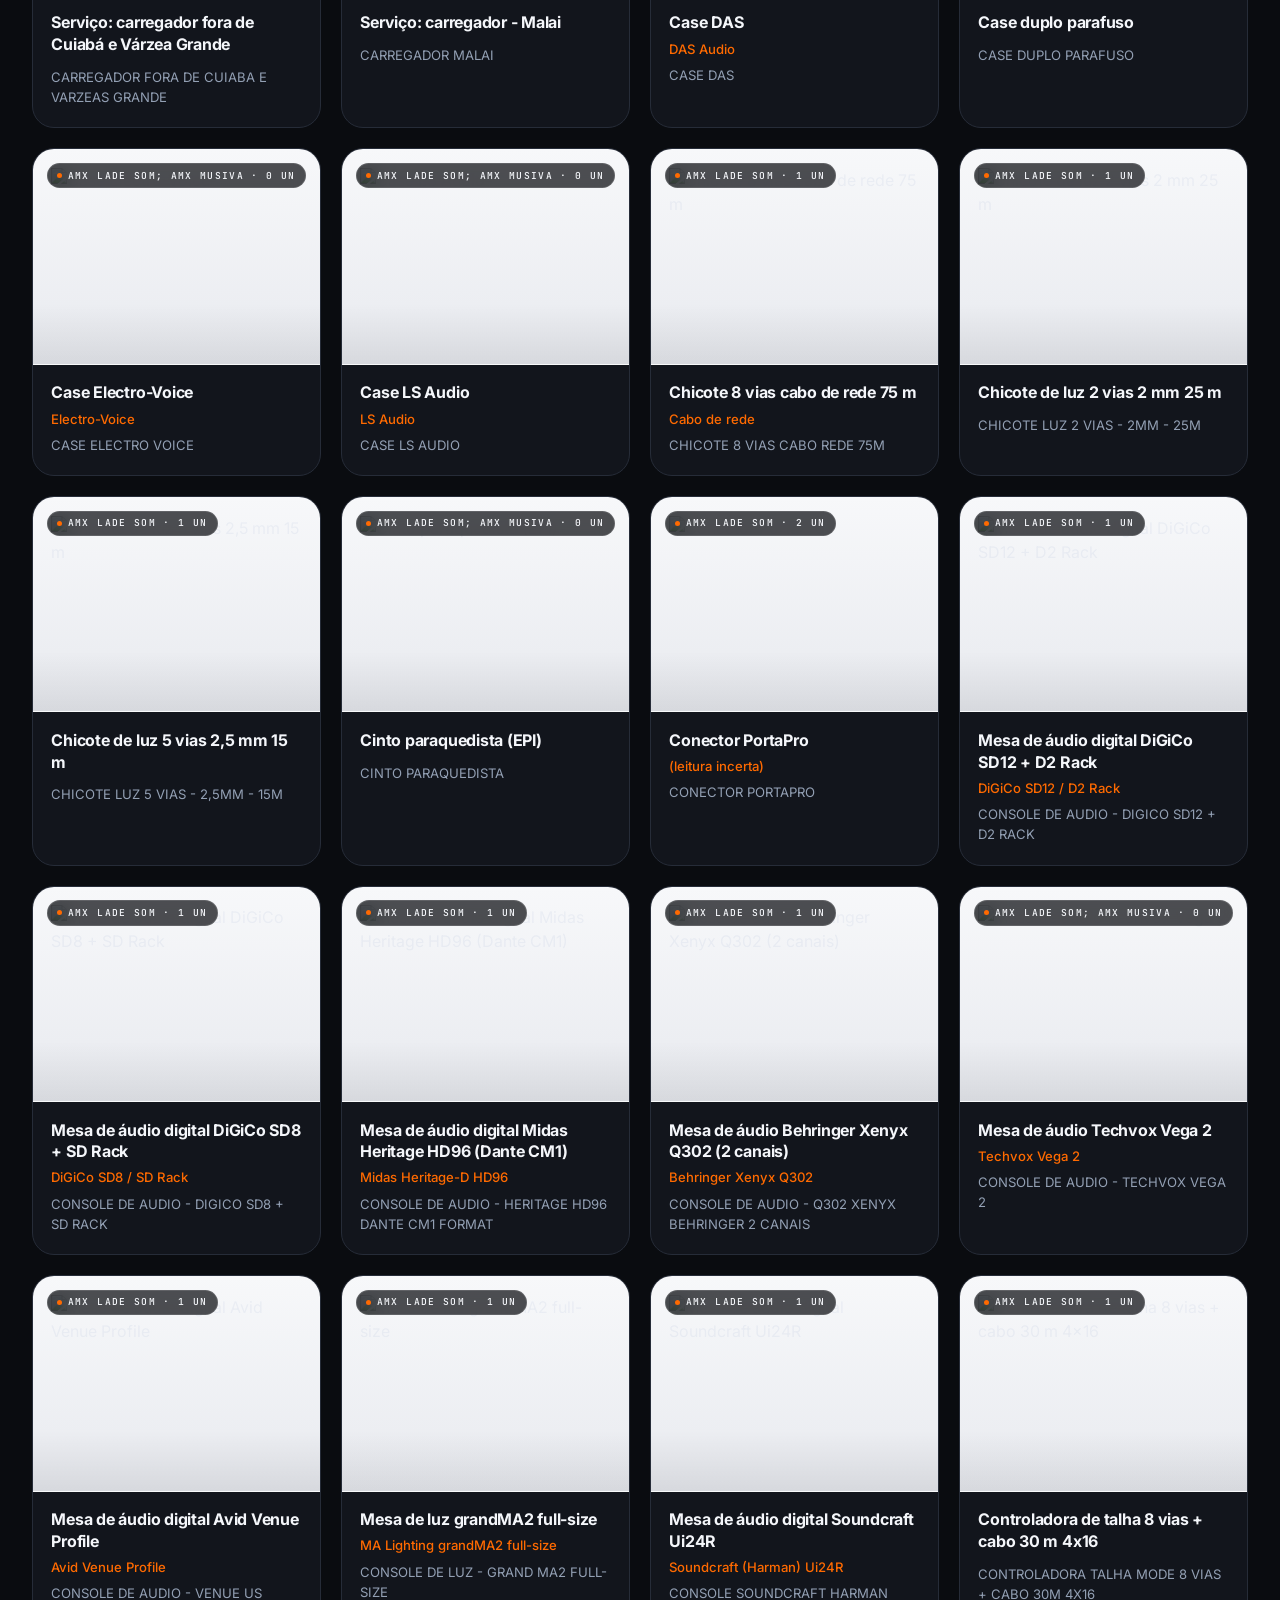
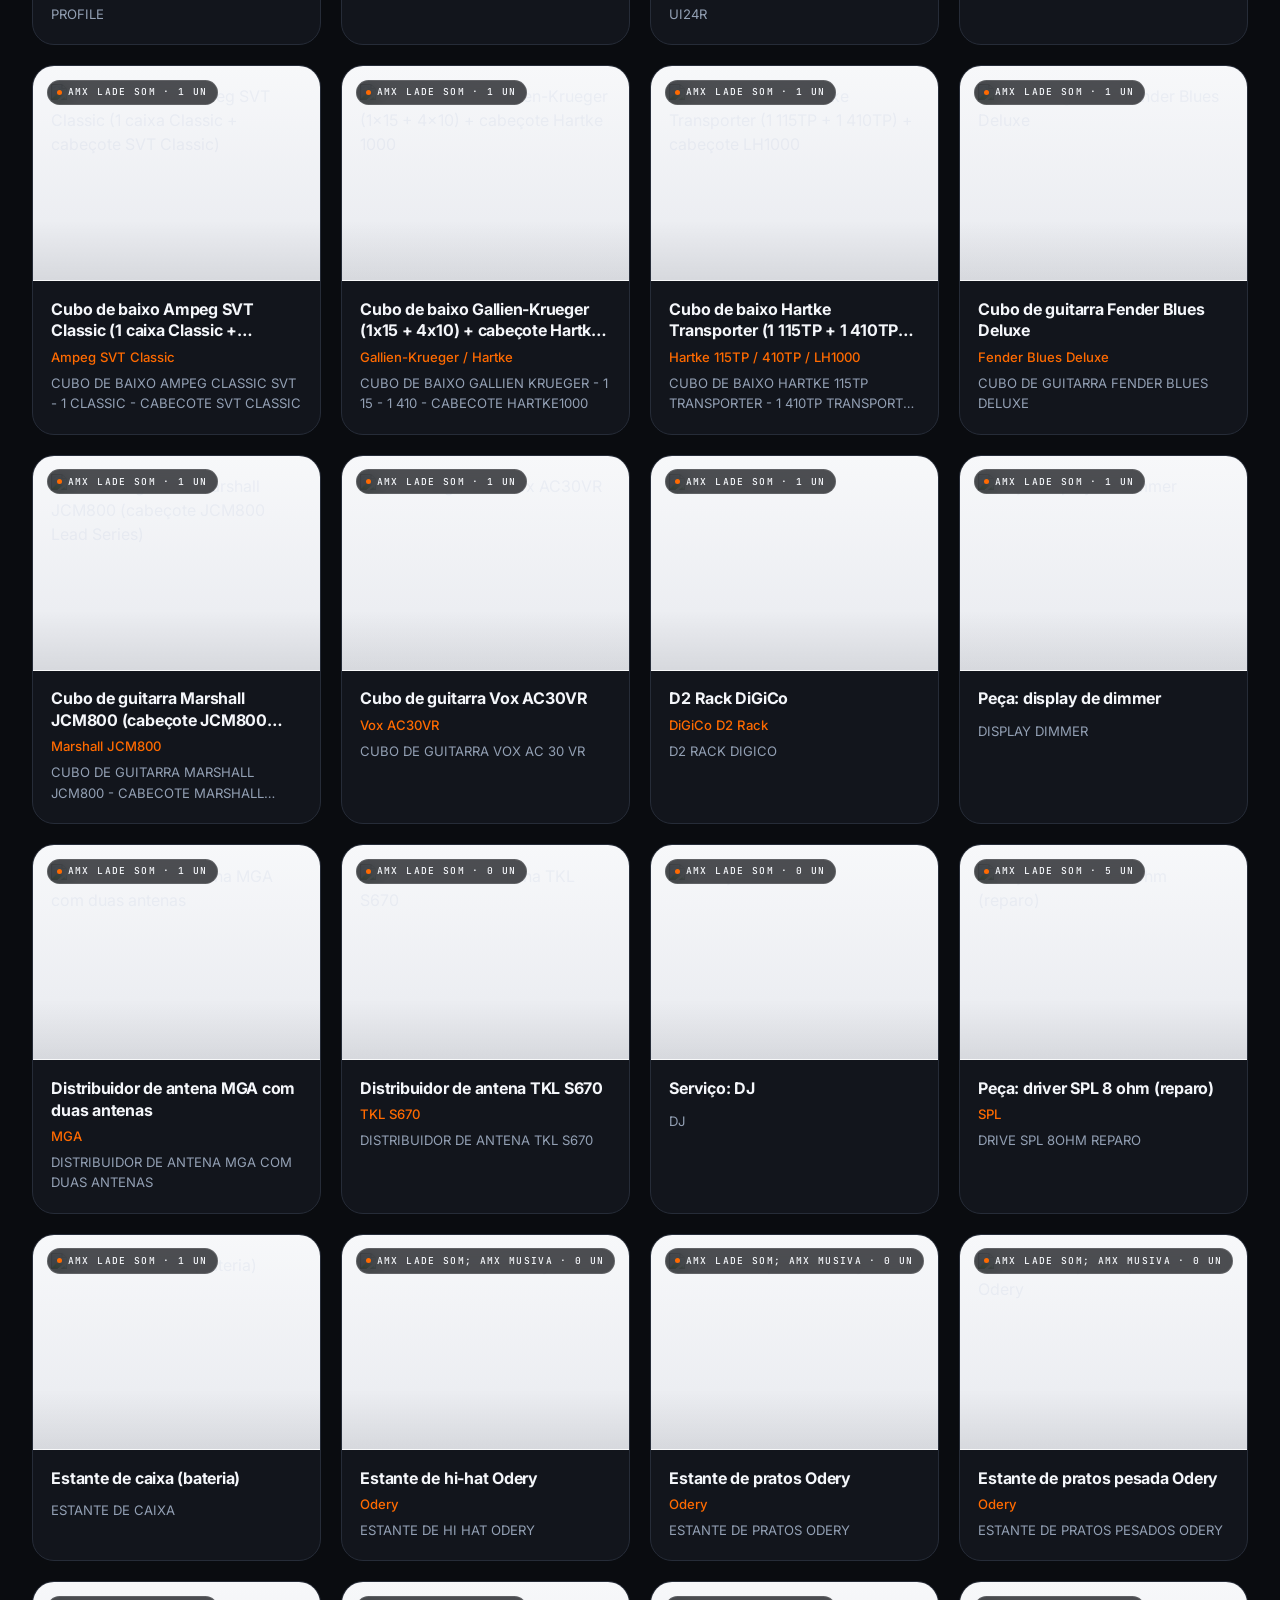
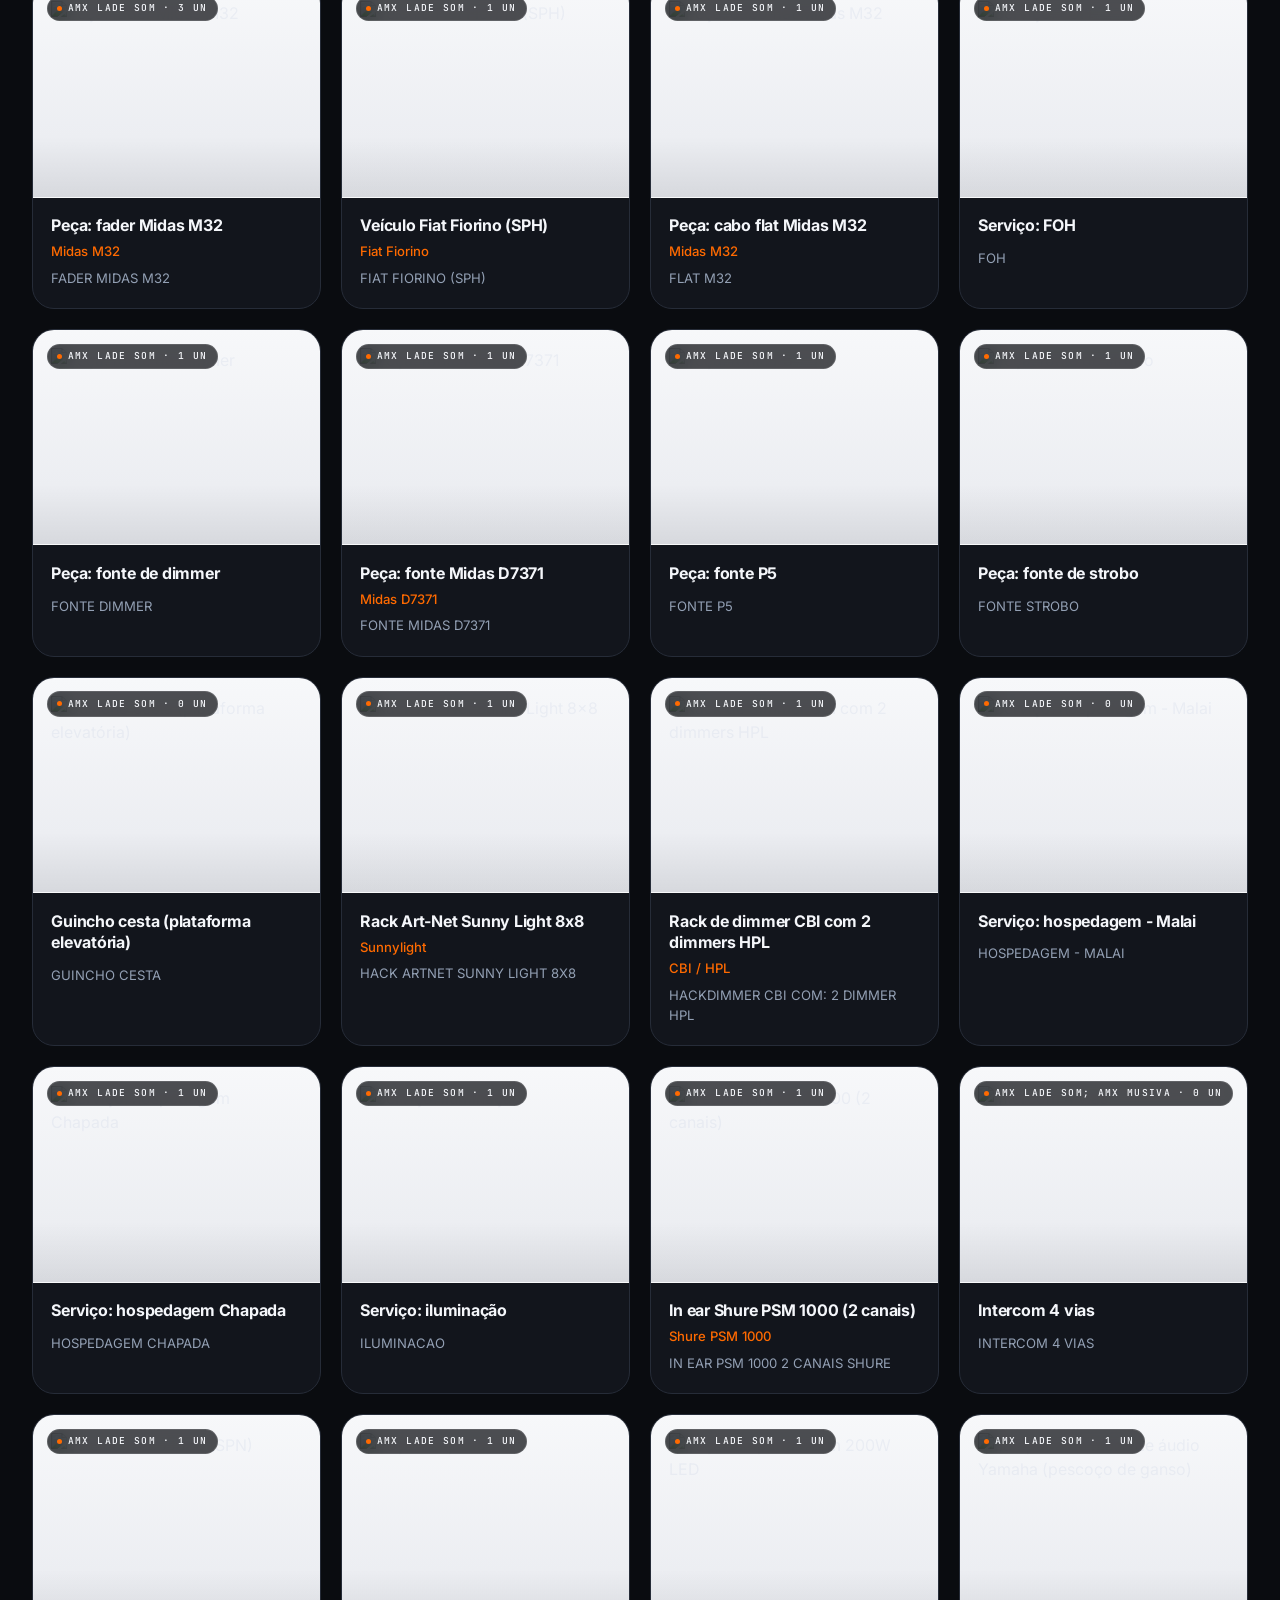
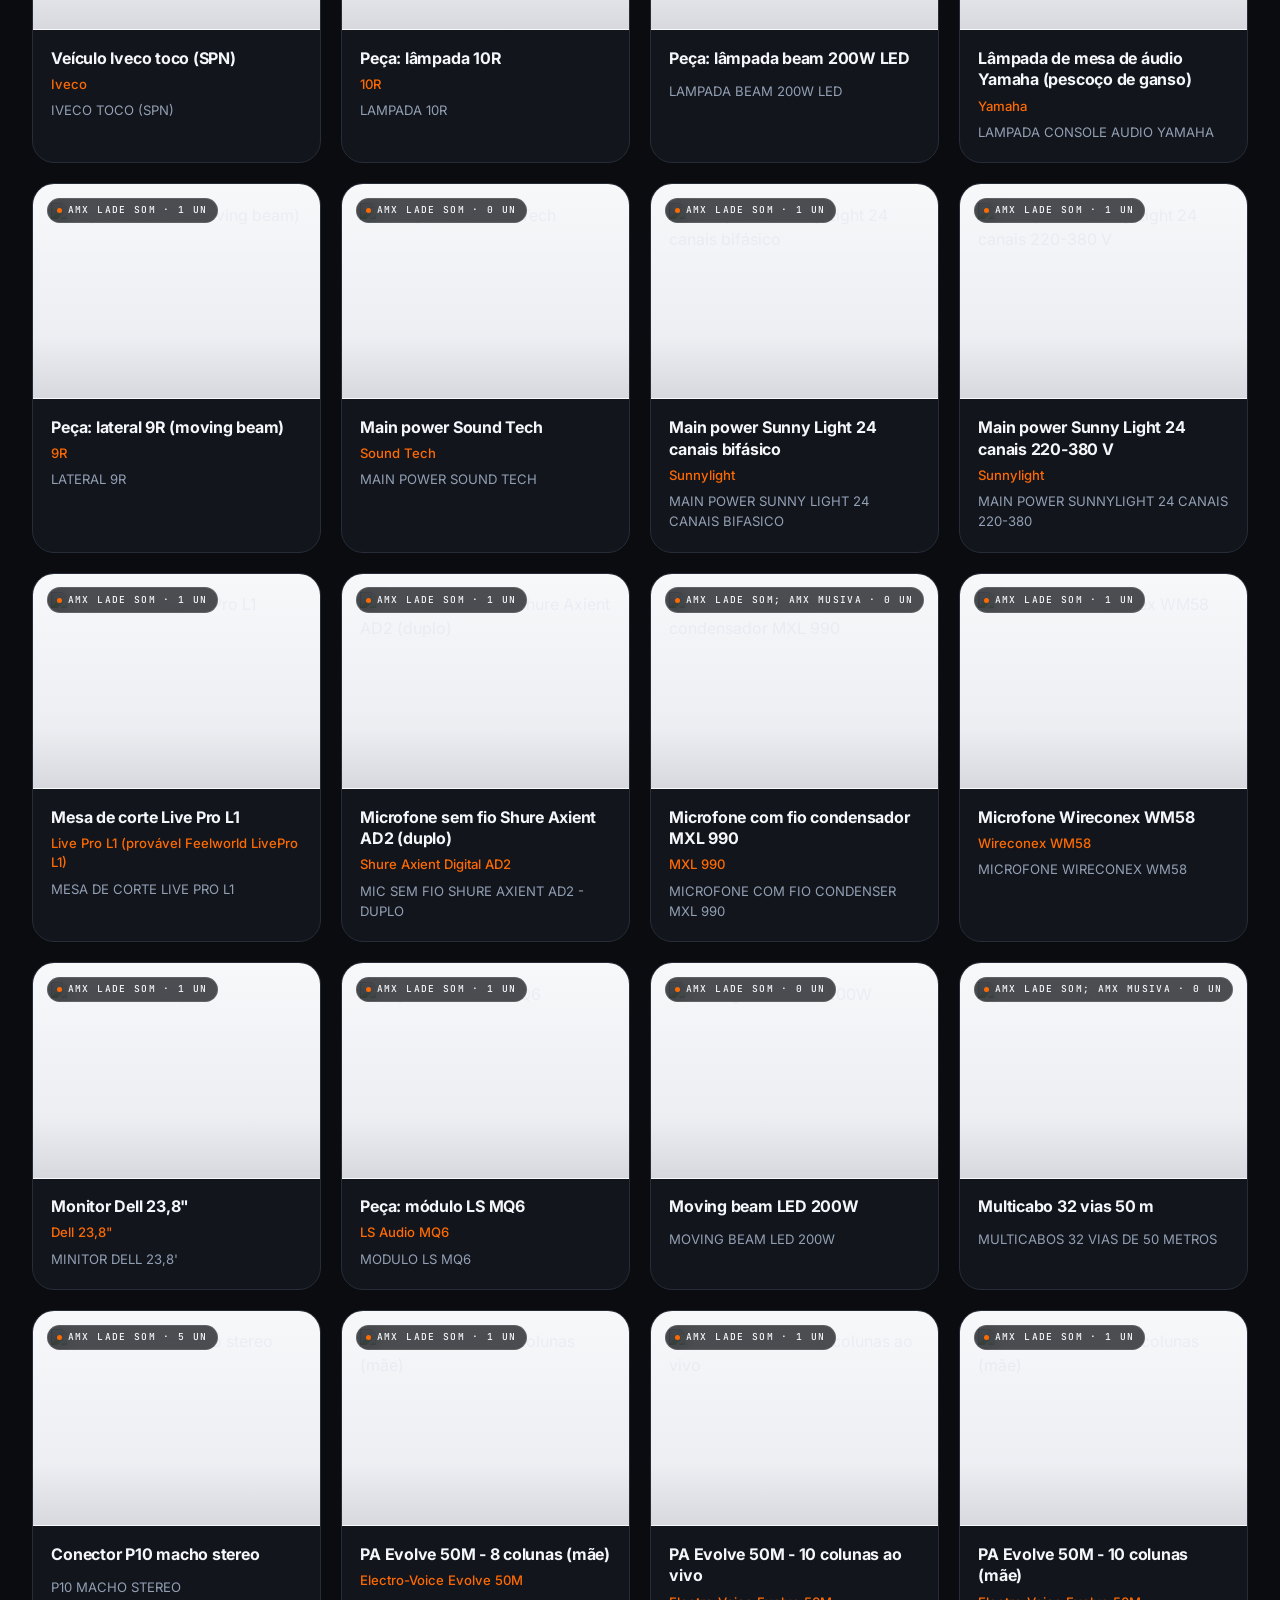
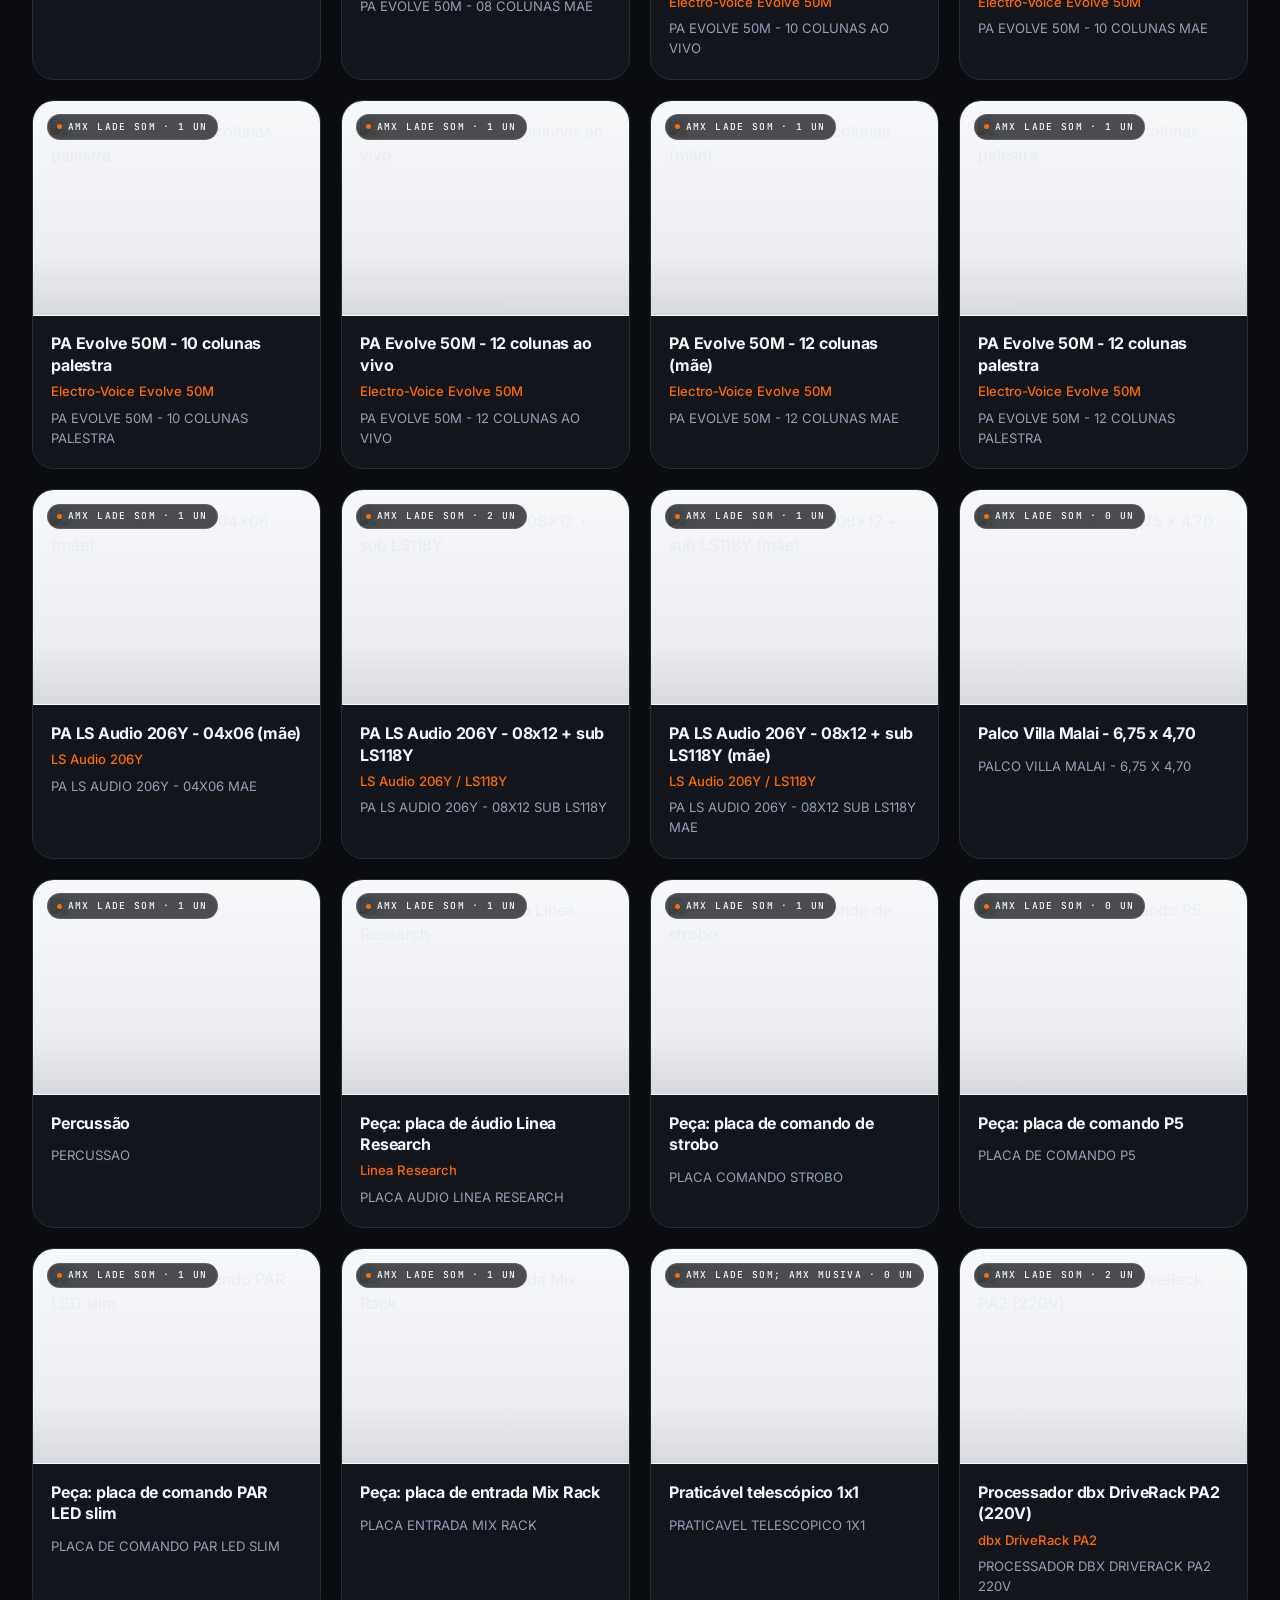
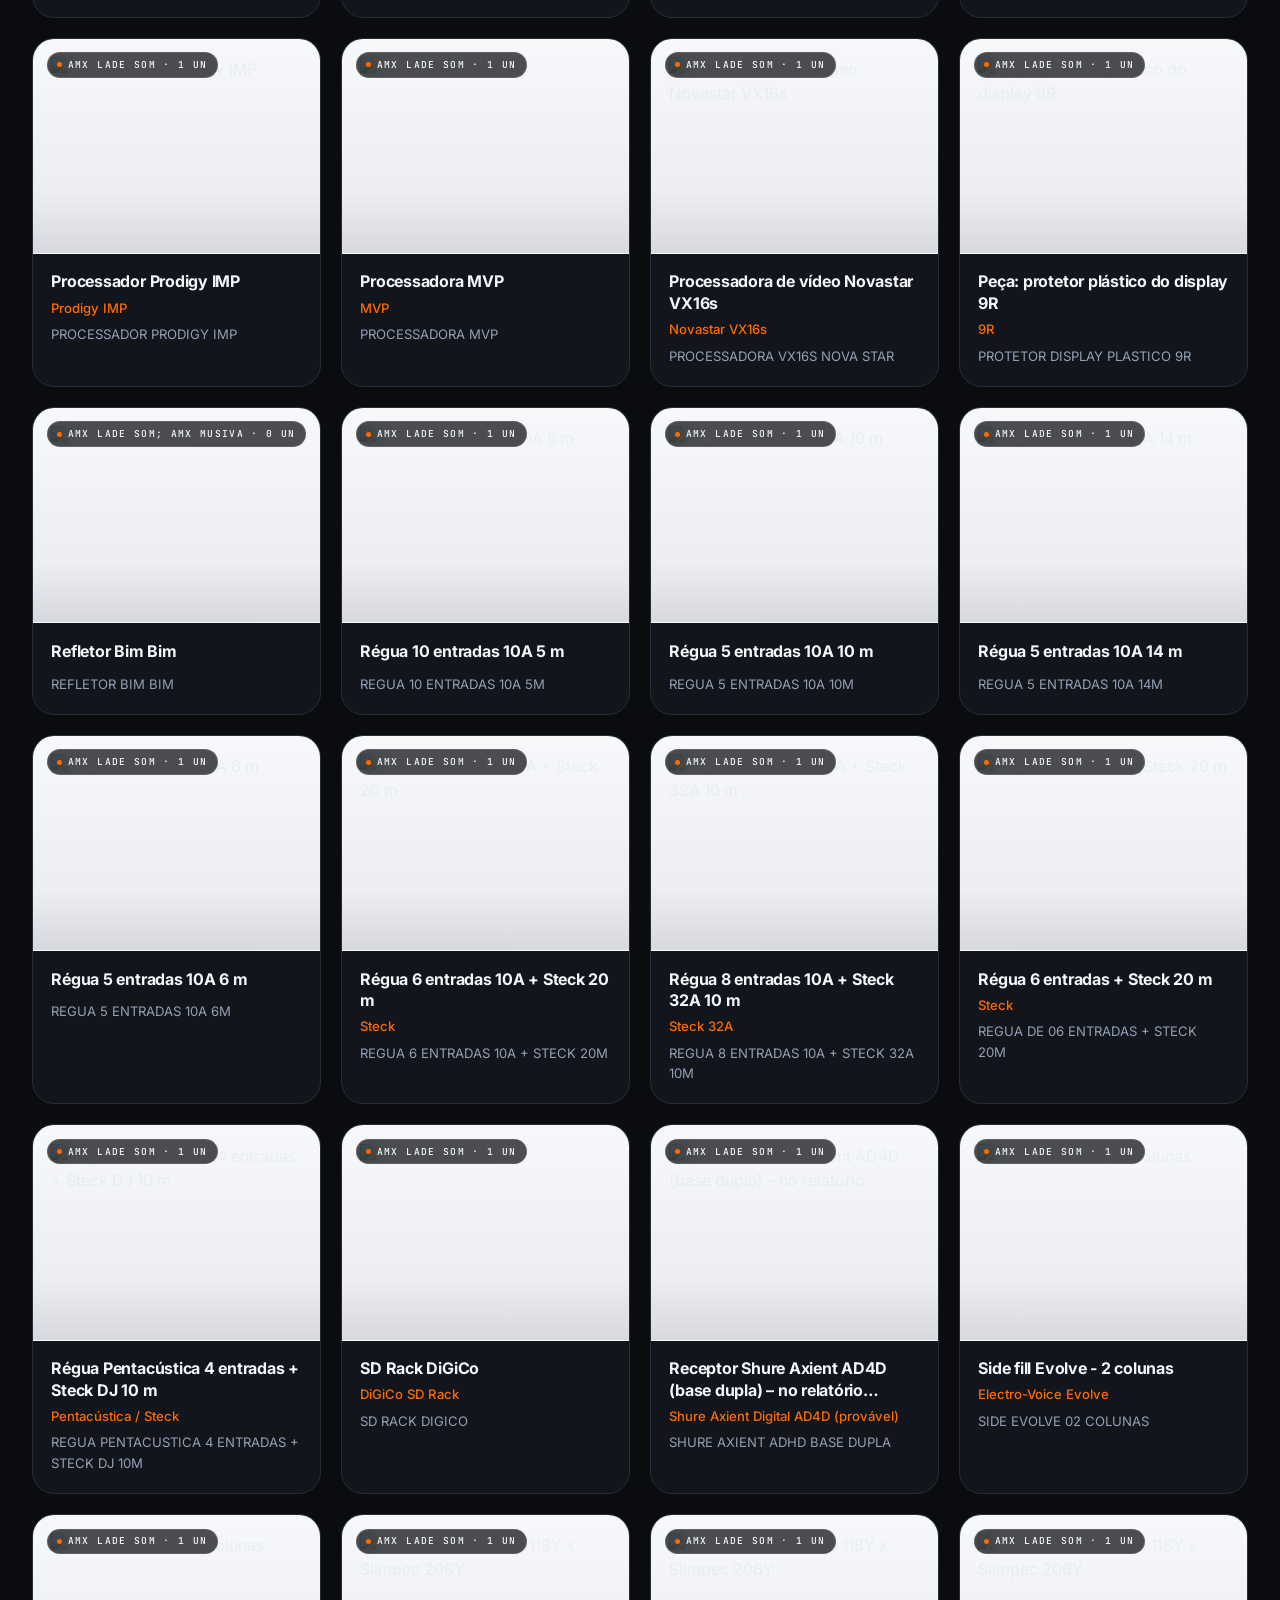
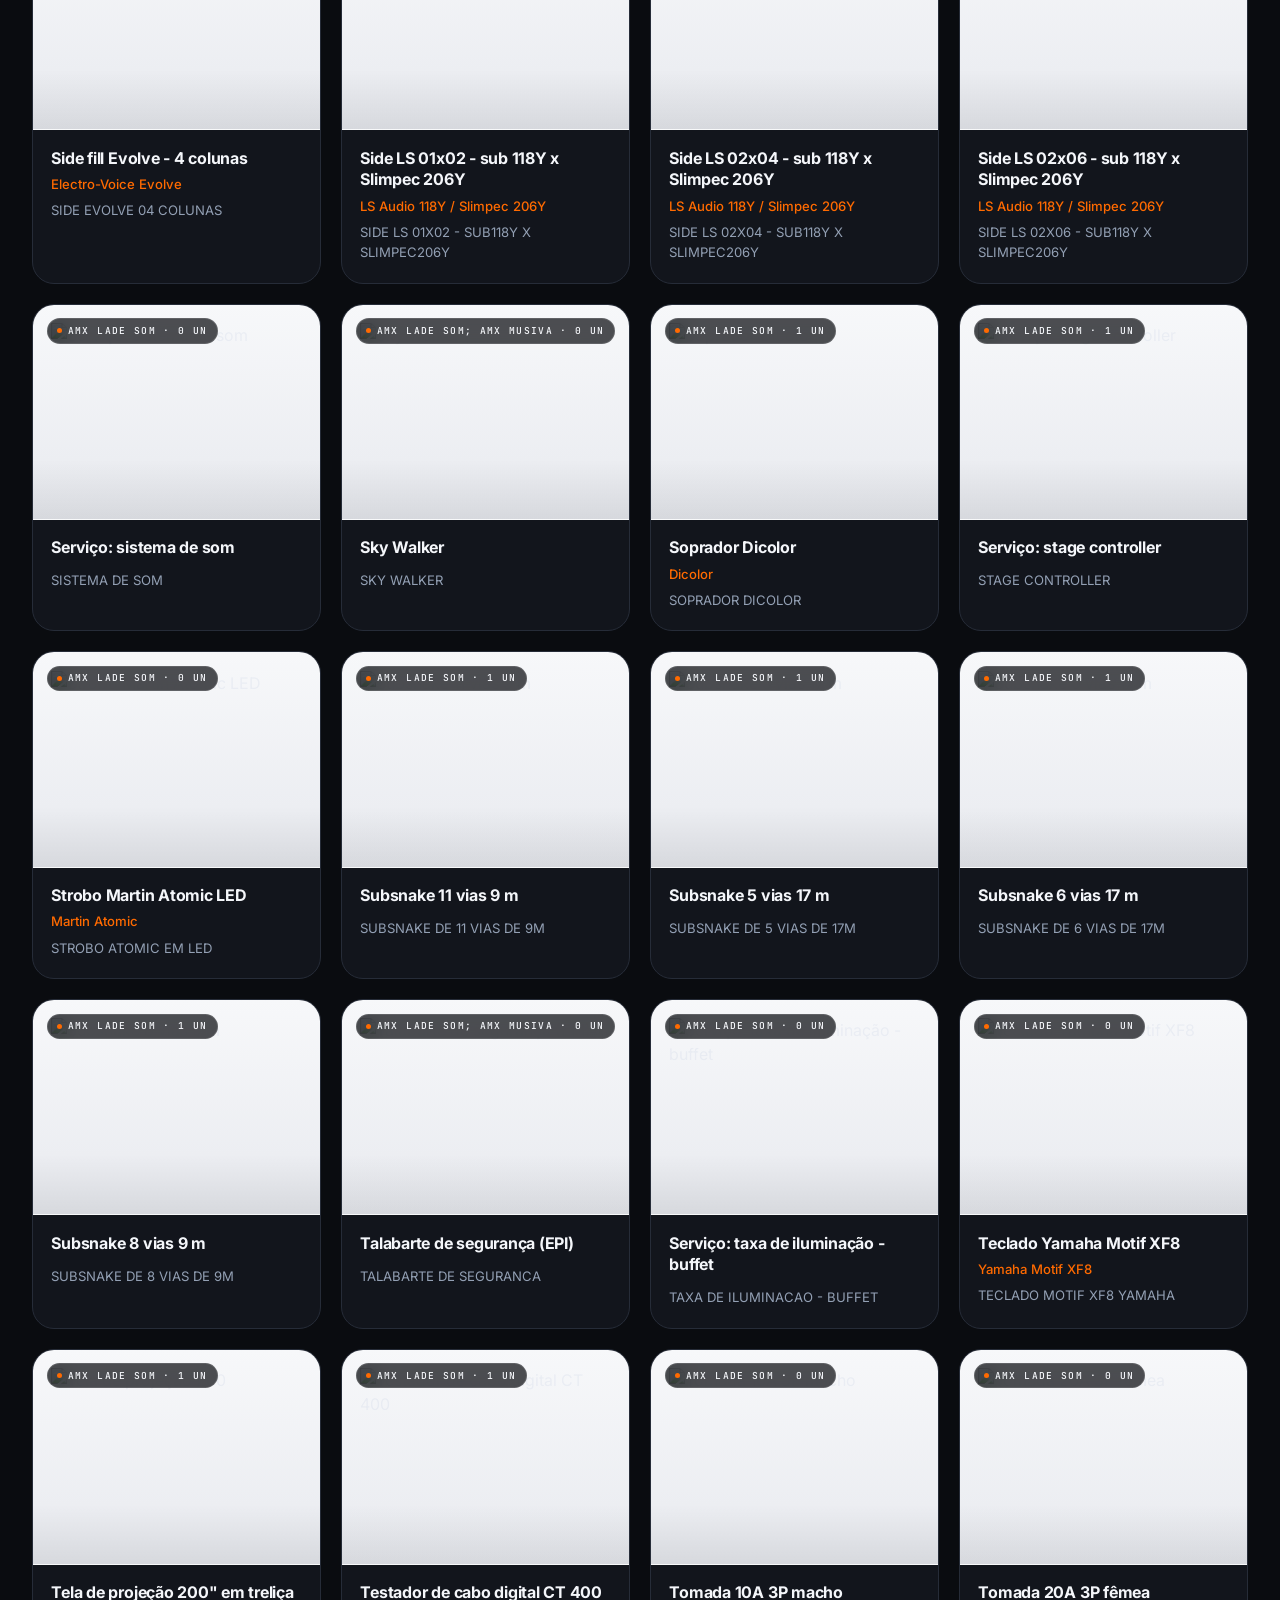
==== commit 1dde797e: "Catalogo 09/11/2026: 398 itens, campo Almoxarifado (4 locais), estoque real e codigo; importador do " ====
--- a/index.html
+++ b/index.html
@@ -29,9 +29,9 @@
                         <svg width="16" height="16" viewBox="0 0 24 24" fill="none" stroke="currentColor" stroke-width="1.8" stroke-linecap="round" stroke-linejoin="round" aria-hidden="true"><path d="M6 9V2h12v7"/><path d="M6 18H4a2 2 0 0 1-2-2v-5a2 2 0 0 1 2-2h16a2 2 0 0 1 2 2v5a2 2 0 0 1-2 2h-2"/><path d="M6 14h12v8H6z"/></svg>
                         <span class="btn-label">Gerar PDF</span>
                     </button>
-                    <button id="cidades-btn" class="btn btn-ghost" title="Gerenciar cidades">
+                    <button id="cidades-btn" class="btn btn-ghost" title="Gerenciar almoxarifados">
                         <svg width="16" height="16" viewBox="0 0 24 24" fill="none" stroke="currentColor" stroke-width="1.8" stroke-linecap="round" stroke-linejoin="round" aria-hidden="true"><path d="M21 10c0 7-3 9-3 9H9s-3-2-3-9c0-6 3-9 3-9s3 3 3 9c0 0 3 3 3 9Z"/><path d="M12 3v1"/><path d="M12 21v1"/></svg>
-                        <span class="btn-label">Cidades</span>
+                        <span class="btn-label">Almoxarifados</span>
                     </button>
                     <button id="add-produto" class="btn btn-primary">
                         <svg width="16" height="16" viewBox="0 0 24 24" fill="none" stroke="currentColor" stroke-width="2.2" stroke-linecap="round" aria-hidden="true"><path d="M12 5v14M5 12h14"/></svg>
@@ -66,8 +66,8 @@
                 </div>
                 <div class="select-field">
                     <svg width="18" height="18" viewBox="0 0 24 24" fill="none" stroke="currentColor" stroke-width="1.8" stroke-linecap="round" stroke-linejoin="round" aria-hidden="true"><path d="M12 2L1 7l11 5 11-5-11-5z"/><path d="M12 17v-5M12 3v2"/></svg>
-                    <select id="city-filter" aria-label="Filtrar por cidade">
-                        <option value="">Todas as cidades</option>
+                    <select id="city-filter" aria-label="Filtrar por almoxarifado">
+                        <option value="">Todos os almoxarifados</option>
                     </select>
                 </div>
                 <p class="results-count" id="results-count" aria-live="polite"></p>
@@ -120,7 +120,7 @@
                         <span id="modal-unit" class="meta-value"></span>
                     </div>
                     <div id="modal-meta-cidade" class="meta-item">
-                        <span class="meta-label">Cidade</span>
+                        <span class="meta-label">Almoxarifado</span>
                         <span id="modal-cidade" class="meta-value"></span>
                     </div>
                 </div>
@@ -152,9 +152,9 @@
                     <input type="text" id="edit-categoria">
                 </div>
                 <div class="form-group">
-                    <label for="edit-cidade">Cidade</label>
+                    <label for="edit-cidade">Almoxarifado</label>
                     <select id="edit-cidade">
-                        <option value="">Selecione a cidade</option>
+                        <option value="">Selecione o almoxarifado</option>
                     </select>
                 </div>
                 <div class="form-group">
@@ -220,9 +220,9 @@
                     <input type="text" id="add-categoria-nova" class="hidden" placeholder="Nome da nova categoria">
                 </div>
                 <div class="form-group">
-                    <label for="add-cidade">Cidade</label>
+                    <label for="add-cidade">Almoxarifado</label>
                     <select id="add-cidade">
-                        <option value="">Selecione a cidade</option>
+                        <option value="">Selecione o almoxarifado</option>
                     </select>
                 </div>
                 <div class="form-group">
@@ -283,25 +283,25 @@
     <input type="file" id="import-json" class="hidden" accept=".json">
     <button id="import-json-btn" class="download-btn hidden">Importar JSON</button>
 
-    <!-- Modal Gerenciar Cidades -->
+    <!-- Modal Gerenciar Almoxarifados -->
     <div id="cidades-modal" class="modal hidden">
         <div class="modal-content">
             <div class="modal-header">
-                <h3>Gerenciar Cidades</h3>
+                <h3>Gerenciar Almoxarifados</h3>
                 <button id="close-cidades-modal" class="modal-close" aria-label="Fechar">&times;</button>
             </div>
             <div class="modal-body">
                 <div class="form-group">
-                    <label for="nova-cidade">Adicionar nova cidade</label>
-                    <input type="text" id="nova-cidade" placeholder="Ex: Sorriso, MT">
+                    <label for="nova-cidade">Adicionar novo almoxarifado</label>
+                    <input type="text" id="nova-cidade" placeholder="Ex: AMX LADE SOM">
                 </div>
                 <div class="cidades-lista" id="cidades-lista">
-                    <!-- cidades serão injetadas aqui -->
+                    <!-- almoxarifados serão injetados aqui -->
                 </div>
             </div>
             <div class="form-actions">
                 <button id="cancel-cidades" class="btn btn-outline">Fechar</button>
-                <button id="btn-add-cidade" class="btn btn-primary">Adicionar Cidade</button>
+                <button id="btn-add-cidade" class="btn btn-primary">Adicionar Almoxarifado</button>
             </div>
         </div>
     </div>
